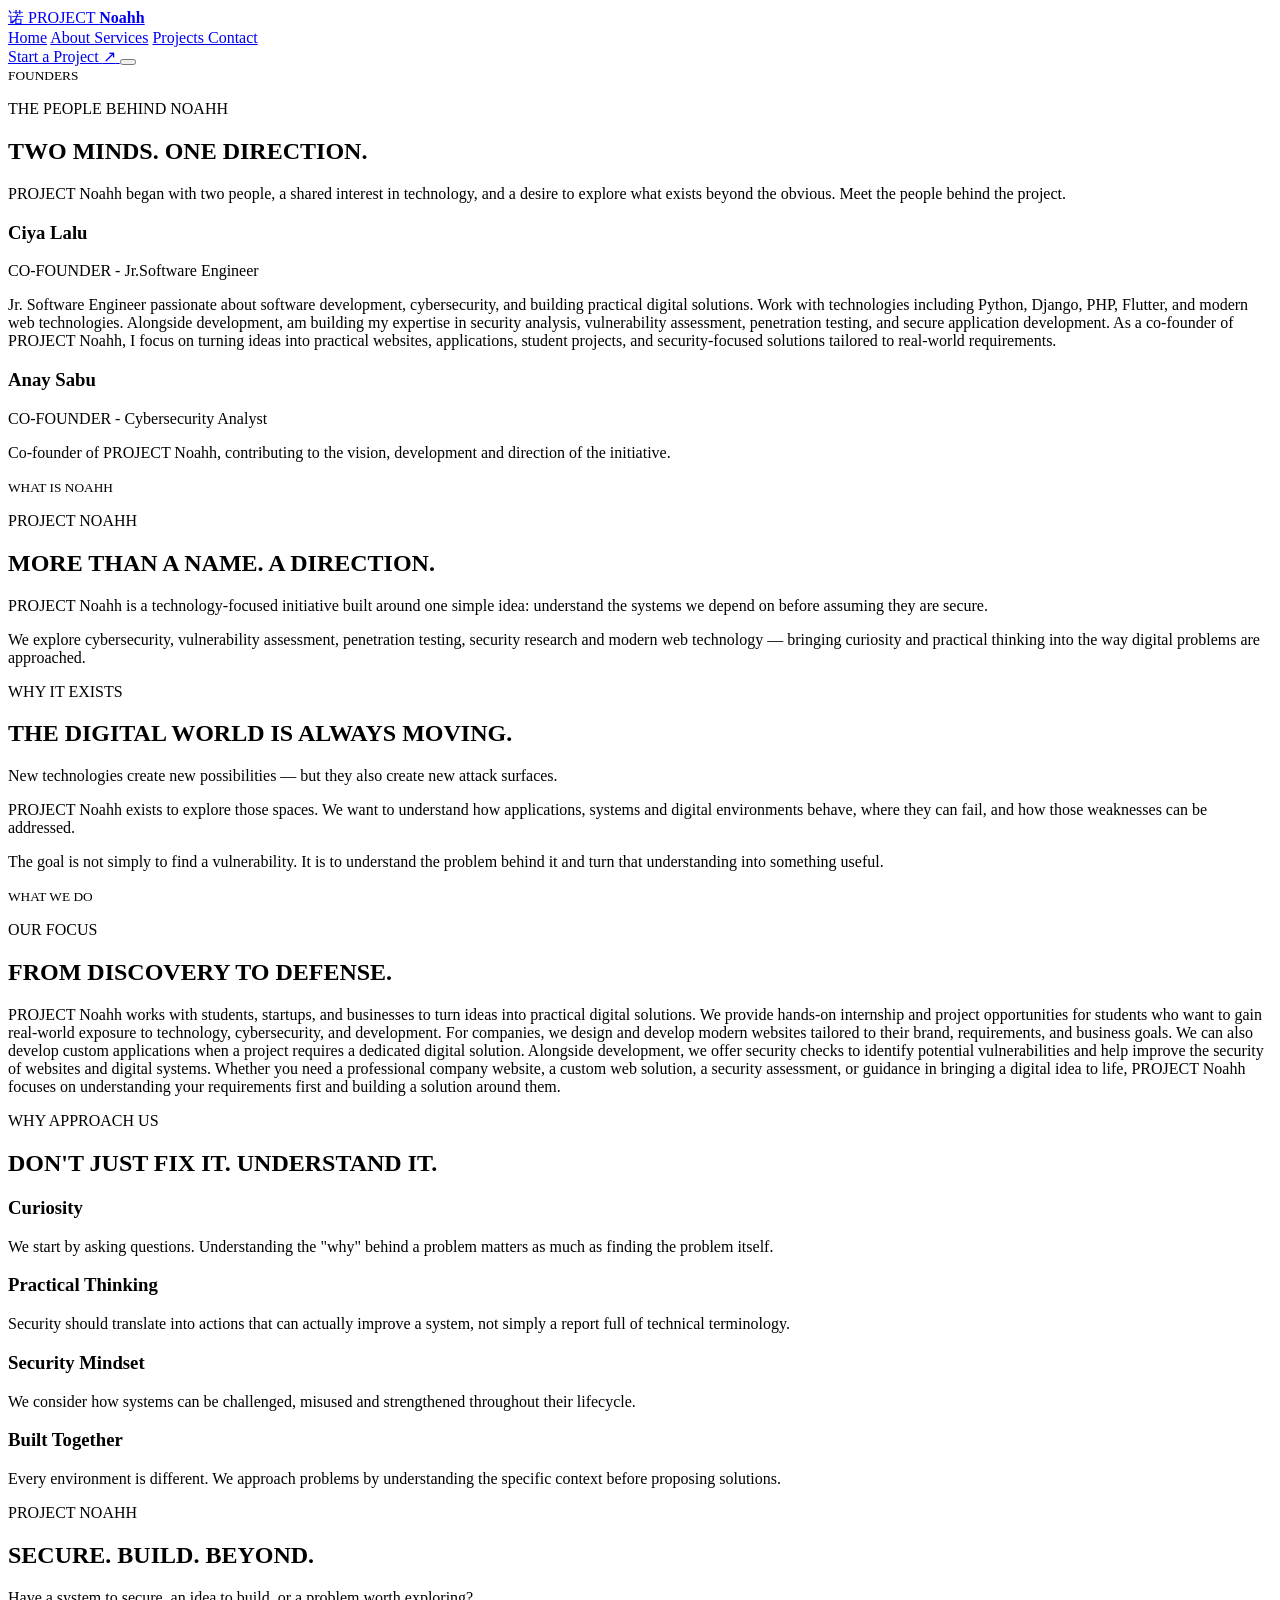
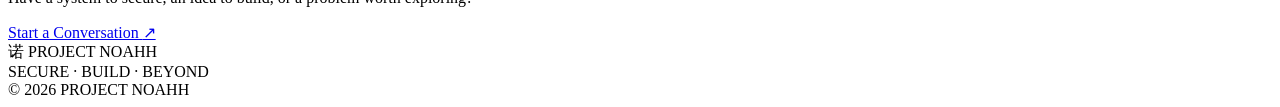
==== about.html @ eee904d1 "Add files via upload v1" ====
<!DOCTYPE html>
<html lang="en">

<head>

    <meta charset="UTF-8">

    <meta
        name="viewport"
        content="width=device-width, initial-scale=1.0"
    >

    <title>About — PROJECT Noahh</title>

    <meta
        name="description"
        content="Meet the founders and learn about the vision behind PROJECT Noahh."
    >

    <link rel="stylesheet" href="css/style.css">

    <link rel="stylesheet" href="css/about.css">

</head>


<body>


    <!-- ==========================================
         BACKGROUND
    =========================================== -->

    <div class="background-grid"></div>

    <div class="cursor-glow"></div>



    <!-- ==========================================
         NAVIGATION
    =========================================== -->

    <header class="navbar">

        <a href="index.html" class="nav-brand">

            <span class="brand-mark">
                诺
            </span>

            <span class="brand-text">
                PROJECT <b>Noahh</b>
            </span>

        </a>


        <nav class="nav-links">

 <a href="index.html">Home</a>

            <a href="about.html" class="active">
                About
            </a>

            <a href="services.html">Services</a>

            <a href="index.html#projects">
                Projects
            </a>

            <a href="index.html#contact">
                Contact
            </a>

        </nav>


        <a
            href="index.html#contact"
            class="nav-button"
        >

            Start a Project

            <span>↗</span>

        </a>


        <button
            class="mobile-menu"
            aria-label="Menu"
        >

            <span></span>
            <span></span>

        </button>

    </header>



    <main>


        <!-- ==========================================
             HERO
        =========================================== -->

        <!-- <section class="about-hero">

            <div class="about-hero-content">

                <div class="status">

                    <span class="status-dot"></span>

                    PROJECT NOAHH / ABOUT

                </div>


                <p class="hero-kicker">
                    THE PEOPLE BEHIND THE PROJECT
                </p>


                <h1>

                    BUILT BY

                    <span>
                        PEOPLE.
                    </span>

                    DRIVEN BY

                    <span>
                        CURIOSITY.
                    </span>

                </h1>


                <p class="about-hero-description">

                    PROJECT Noahh began with two people,
                    a shared interest in technology, and
                    a desire to explore what exists
                    beyond the obvious.

                </p>

            </div> -->


            <!-- ======================================
                 TECHNICAL HERO VISUAL
            ======================================= -->
<!-- 
            <div class="about-hero-visual">

                <div class="hero-orbit orbit-a"></div>

                <div class="hero-orbit orbit-b"></div>

                <div class="hero-orbit orbit-c"></div>


                <div class="hero-core">

                    <span>
                        NOAHH / 001
                    </span>

                    <strong>
                        02
                    </strong>

                    <small>
                        MINDS / 01 DIRECTION
                    </small>

                </div>


                <div class="hero-data data-one">
                    HUMAN
                </div>

                <div class="hero-data data-two">
                    TECHNOLOGY
                </div>

                <div class="hero-data data-three">
                    SECURITY
                </div>


                <div class="hero-line line-one"></div>

                <div class="hero-line line-two"></div>

                <div class="hero-line line-three"></div>

            </div>

        </section> -->



        <!-- ==========================================
             01 — FOUNDERS
        =========================================== -->

        <section class="founders-section">


            <div class="about-index">

                <!-- <span>
                    01
                </span> -->

                <div></div>

                <small>
                    FOUNDERS
                </small>

            </div>


            <div class="founders-content">


                <p class="section-kicker">
                    THE PEOPLE BEHIND NOAHH
                </p>


                <h2>

                    TWO MINDS.

                    <span>
                        ONE DIRECTION.
                    </span>

                </h2>


                <p class="founders-intro">
                     PROJECT Noahh began with two people,
                    a shared interest in technology, and
                    a desire to explore what exists
                    beyond the obvious.

                    Meet the people behind the project.

                </p>


                <div class="founder-grid">


                    <!-- ==================================
                         CIYA LALU
                    =================================== -->

                    <article class="founder-card">

                        <!-- <div class="founder-number">
                            01
                        </div> -->


                        <!-- <div class="founder-avatar">

                            <span>
                                CL
                            </span>

                        </div> -->


                        <div class="founder-info">

                           

                            <h3>
                                Ciya Lalu
                            </h3>
                            <p class="founder-role">
                                CO-FOUNDER - Jr.Software Engineer
                            </p>


                           <p class="founder-description">

    Jr. Software Engineer passionate about software development,
    cybersecurity, and building practical digital solutions. Work with
    technologies including Python, Django, PHP, Flutter, and modern web
    technologies.

    Alongside development, am building my expertise in security analysis,
    vulnerability assessment, penetration testing, and secure application
    development.

    As a co-founder of PROJECT Noahh, I focus on turning ideas into
    practical websites, applications, student projects, and security-focused
    solutions tailored to real-world requirements.

</p>

                        </div>


                        <div class="founder-line"></div>

                    </article>



                    <!-- ==================================
                         ANAY SABU
                    =================================== -->

                    <article class="founder-card">
<!-- 
                        <div class="founder-number">
                            02
                        </div> -->


                        <!--  -->


                        <div class="founder-info">

                            


                            <h3>
                                Anay Sabu
                            </h3>
<p class="founder-role">
                                CO-FOUNDER - Cybersecurity Analyst
                            </p>

                            <p class="founder-description">

                                Co-founder of PROJECT Noahh,
                                contributing to the vision,
                                development and direction
                                of the initiative.

                            </p>

                        </div>


                        <div class="founder-line"></div>

                    </article>


                </div>

            </div>

        </section>



        <!-- ==========================================
             02 — WHAT IS PROJECT NOAHH
        =========================================== -->

        <section class="about-section">


            <div class="about-index">

                <!-- <span>
                    02
                </span> -->

                <div></div>

                <small>
                    WHAT IS NOAHH
                </small>

            </div>


            <div class="about-main">

                <p class="section-kicker">
                    PROJECT NOAHH
                </p>


                <h2>

                    MORE THAN A NAME.

                    <span>
                        A DIRECTION.
                    </span>

                </h2>


                <div class="about-columns">

                    <p>

                        PROJECT Noahh is a technology-focused
                        initiative built around one simple idea:
                        understand the systems we depend on
                        before assuming they are secure.

                    </p>


                    <p>

                        We explore cybersecurity, vulnerability
                        assessment, penetration testing, security
                        research and modern web technology —
                        bringing curiosity and practical thinking
                        into the way digital problems are approached.

                    </p>

                </div>

            </div>

        </section>



        <!-- ==========================================
             03 — WHY PROJECT NOAHH
        =========================================== -->

        <section class="why-section">


            <div class="why-inner">


                <div class="why-heading">

                    <p class="section-kicker">
                        WHY IT EXISTS
                    </p>


                    <h2>

                        THE DIGITAL

                        WORLD IS

                        <span>
                            ALWAYS MOVING.
                        </span>

                    </h2>

                </div>


                <div class="why-content">

                    <div class="why-number">
                        <!-- 03 -->
                    </div>


                    <div>

                        <p class="large-text">

                            New technologies create new
                            possibilities — but they also
                            create new attack surfaces.

                        </p>


                        <p>

                            PROJECT Noahh exists to explore
                            those spaces. We want to understand
                            how applications, systems and
                            digital environments behave, where
                            they can fail, and how those
                            weaknesses can be addressed.

                        </p>


                        <p>

                            The goal is not simply to find a
                            vulnerability. It is to understand
                            the problem behind it and turn that
                            understanding into something useful.

                        </p>

                    </div>

                </div>

            </div>

        </section>



        <!-- ==========================================
             04 — WHAT WE DO
        =========================================== -->

        <section class="about-section capabilities">


            <div class="about-index">

                <!-- <span>
                    04
                </span> -->

                <div></div>

                <small>
                    WHAT WE DO
                </small>

            </div>


            <div class="about-main">


                <p class="section-kicker">
                    OUR FOCUS
                </p>


                <h2>

                    FROM

                    <span>
                        DISCOVERY
                    </span>

                    TO

                    <span>
                        DEFENSE.
                    </span>

                </h2>


                <div class="capability-list">


                    <div class="capability">

                        <span>
                            
                        </span>

                        <div>

                          

                            <p>

                                PROJECT Noahh works with students, startups, and businesses to turn ideas into practical digital solutions. We provide hands-on internship and project opportunities for students who want to gain real-world exposure to technology, cybersecurity, and development. For companies, we design and develop modern websites tailored to their brand, requirements, and business goals. We can also develop custom applications when a project requires a dedicated digital solution. Alongside development, we offer security checks to identify potential vulnerabilities and help improve the security of websites and digital systems. Whether you need a professional company website, a custom web solution, a security assessment, or guidance in bringing a digital idea to life, PROJECT Noahh focuses on understanding your requirements first and building a solution around them.
                            </p>

                        </div>

                    </div>




                    </div>


                </div>

            </div>

        </section>



        <!-- ==========================================
             WHY APPROACH US
        =========================================== -->

        <section class="approach-us">


            <div class="approach-us-inner">


                <div class="approach-heading">

                    <p class="section-kicker">
                        WHY APPROACH US
                    </p>


                    <h2>

                        DON'T JUST

                        <span>
                            FIX IT.
                        </span>

                        UNDERSTAND IT.

                    </h2>

                </div>


                <div class="approach-points">


                    <div class="approach-point">

                        <!-- <span>
                            01
                        </span> -->

                        <h3>
                            Curiosity
                        </h3>

                        <p>

                            We start by asking questions.
                            Understanding the "why" behind
                            a problem matters as much as
                            finding the problem itself.

                        </p>

                    </div>



                    <div class="approach-point">

                        <!-- <span>
                            02
                        </span> -->

                        <h3>
                            Practical Thinking
                        </h3>

                        <p>

                            Security should translate into
                            actions that can actually improve
                            a system, not simply a report
                            full of technical terminology.

                        </p>

                    </div>



                    <div class="approach-point">

                        <!-- <span>
                            03
                        </span> -->

                        <h3>
                            Security Mindset
                        </h3>

                        <p>

                            We consider how systems can be
                            challenged, misused and
                            strengthened throughout their
                            lifecycle.

                        </p>

                    </div>



                    <div class="approach-point">
<!-- 
                        <span>
                            04
                        </span> -->

                        <h3>
                            Built Together
                        </h3>

                        <p>

                            Every environment is different.
                            We approach problems by
                            understanding the specific
                            context before proposing
                            solutions.

                        </p>

                    </div>


                </div>

            </div>

        </section>



        <!-- ==========================================
             CLOSING
        =========================================== -->

        <section class="about-closing">


            <div class="closing-grid"></div>


            <p class="section-kicker">
                PROJECT NOAHH
            </p>


            <h2>

                SECURE.

                <span>
                    BUILD.
                </span>

                BEYOND.

            </h2>


            <p>

                Have a system to secure,
                an idea to build,
                or a problem worth exploring?

            </p>


            <a
                href="index.html#contact"
                class="contact-button"
            >

                Start a Conversation

                <span>
                    ↗
                </span>

            </a>


        </section>


    </main>



    <!-- ==========================================
         FOOTER
    =========================================== -->

    <footer>

        <div class="footer-left">

            <span class="footer-mark">
                诺
            </span>

            <span>
                PROJECT NOAHH
            </span>

        </div>


        <div class="footer-center">

            SECURE · BUILD · BEYOND

        </div>


        <div class="footer-right">

            © 2026 PROJECT NOAHH

        </div>

    </footer>



    <script src="js/main.js"></script>

</body>

</html>
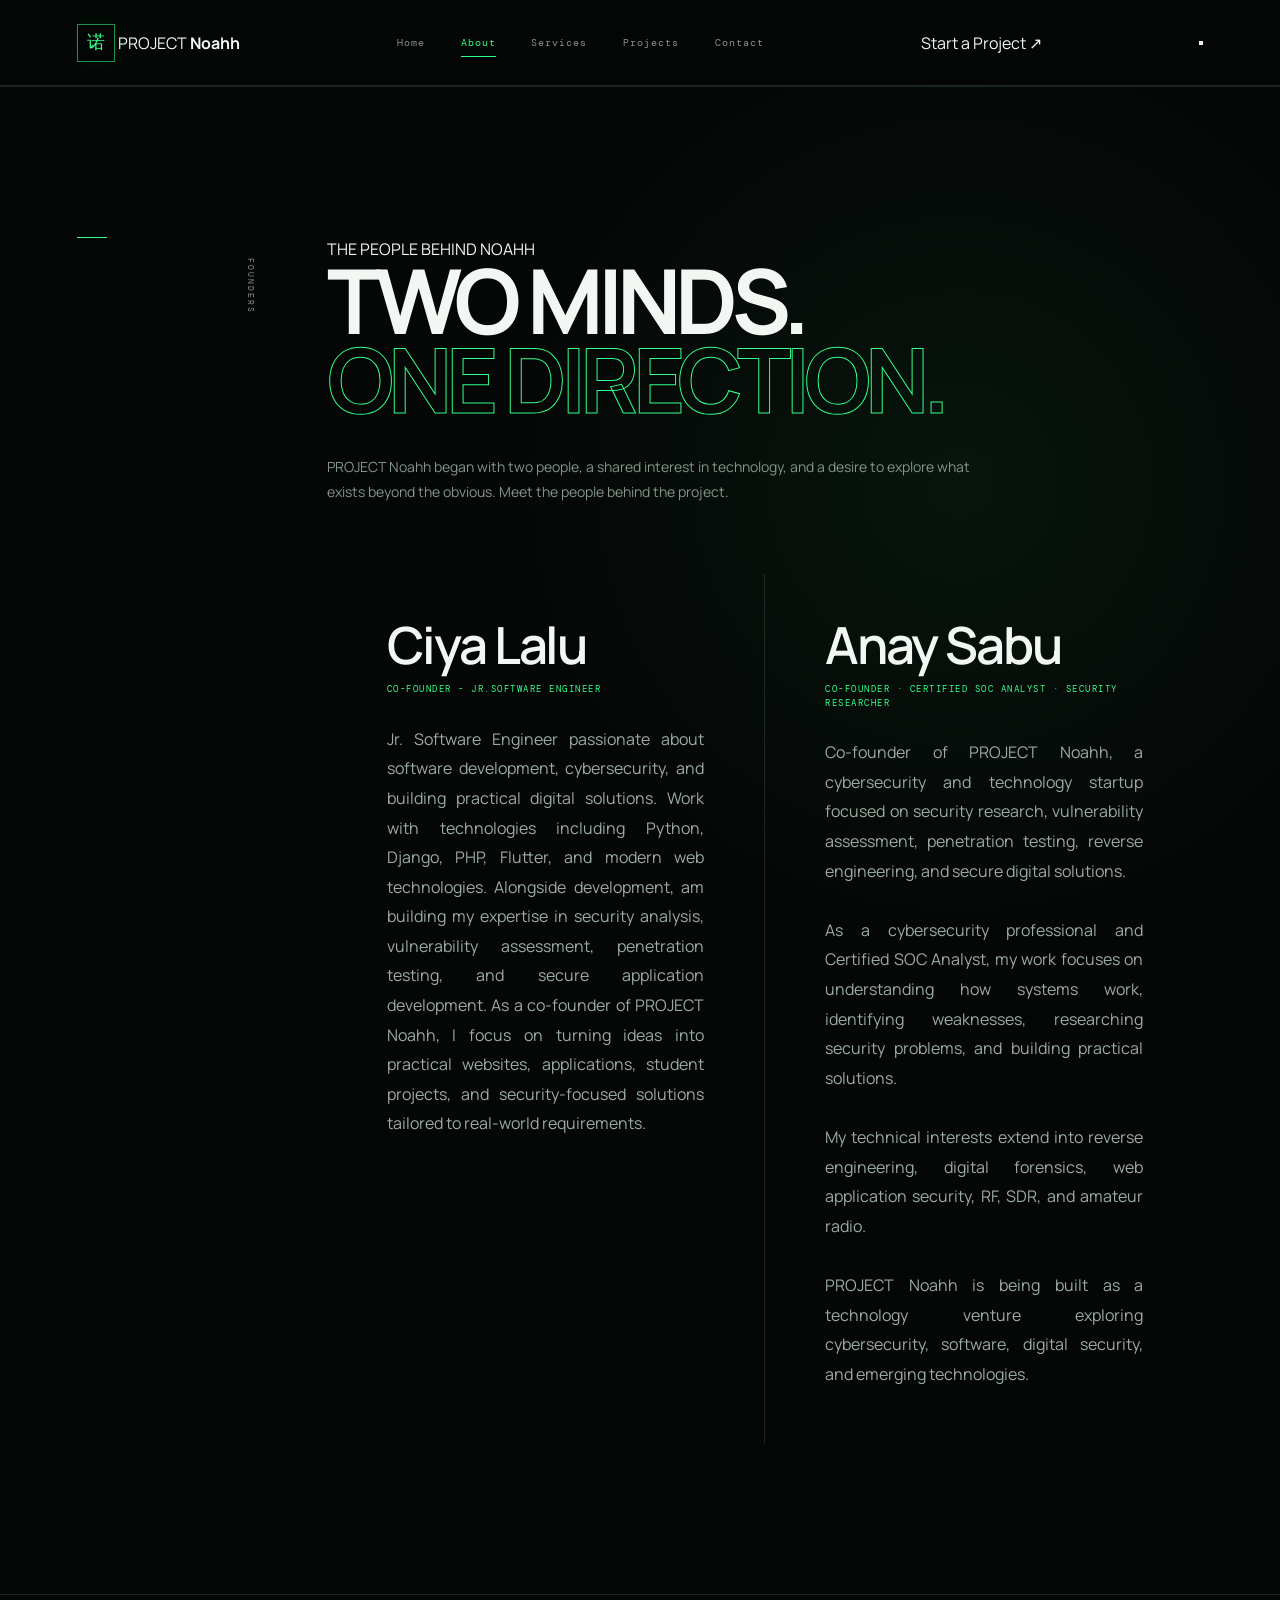
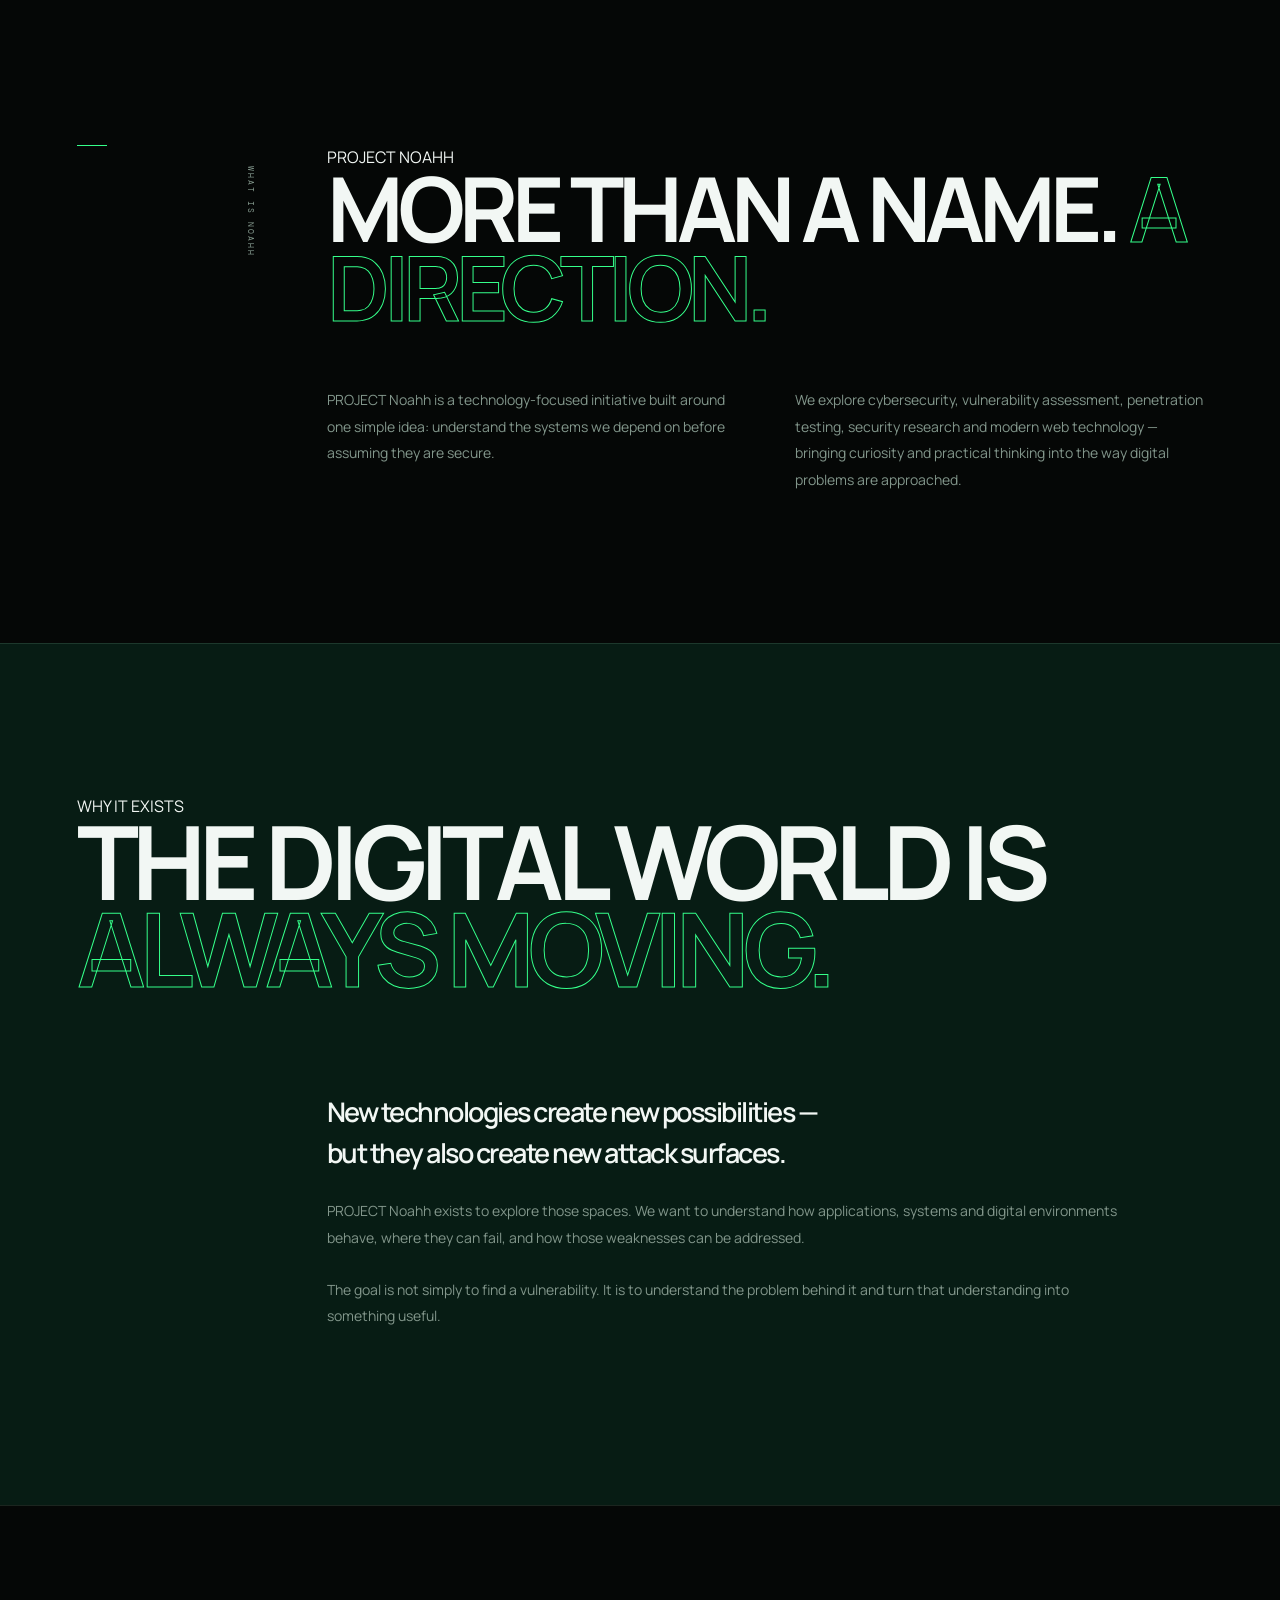
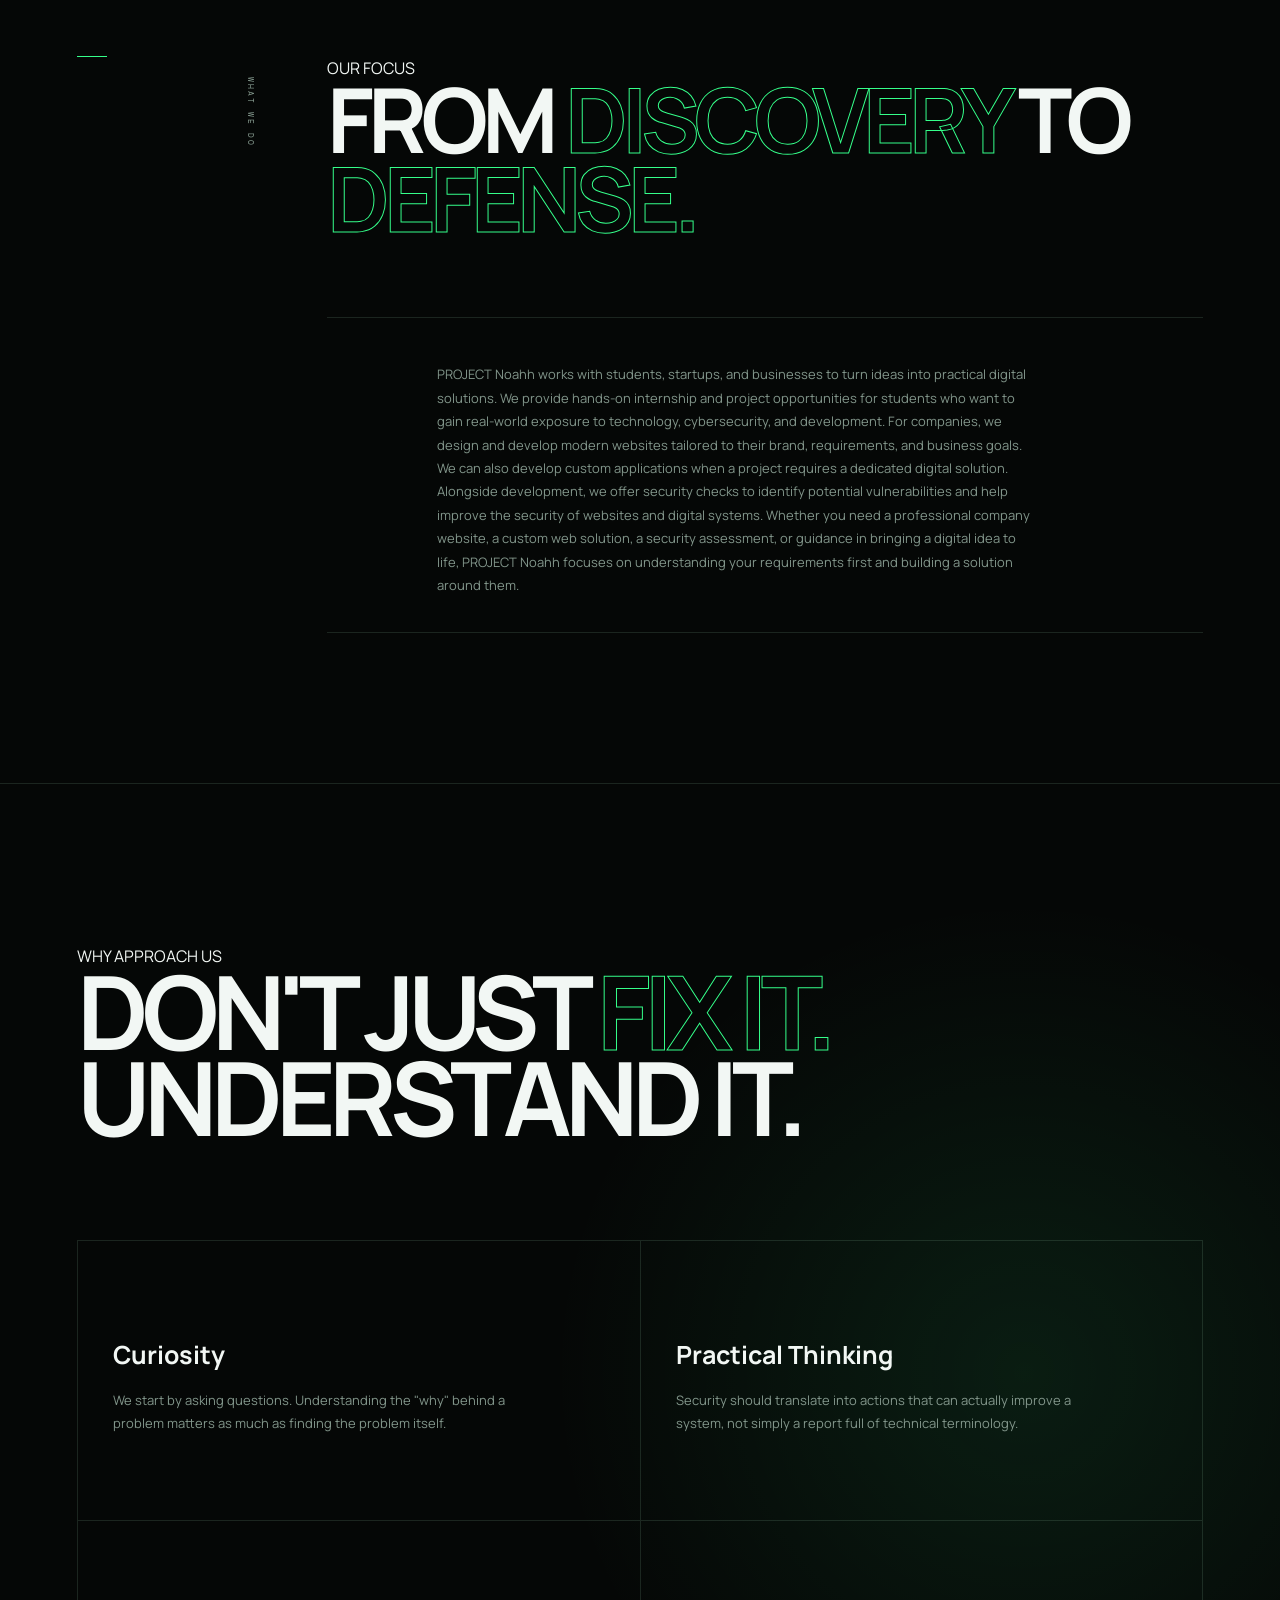
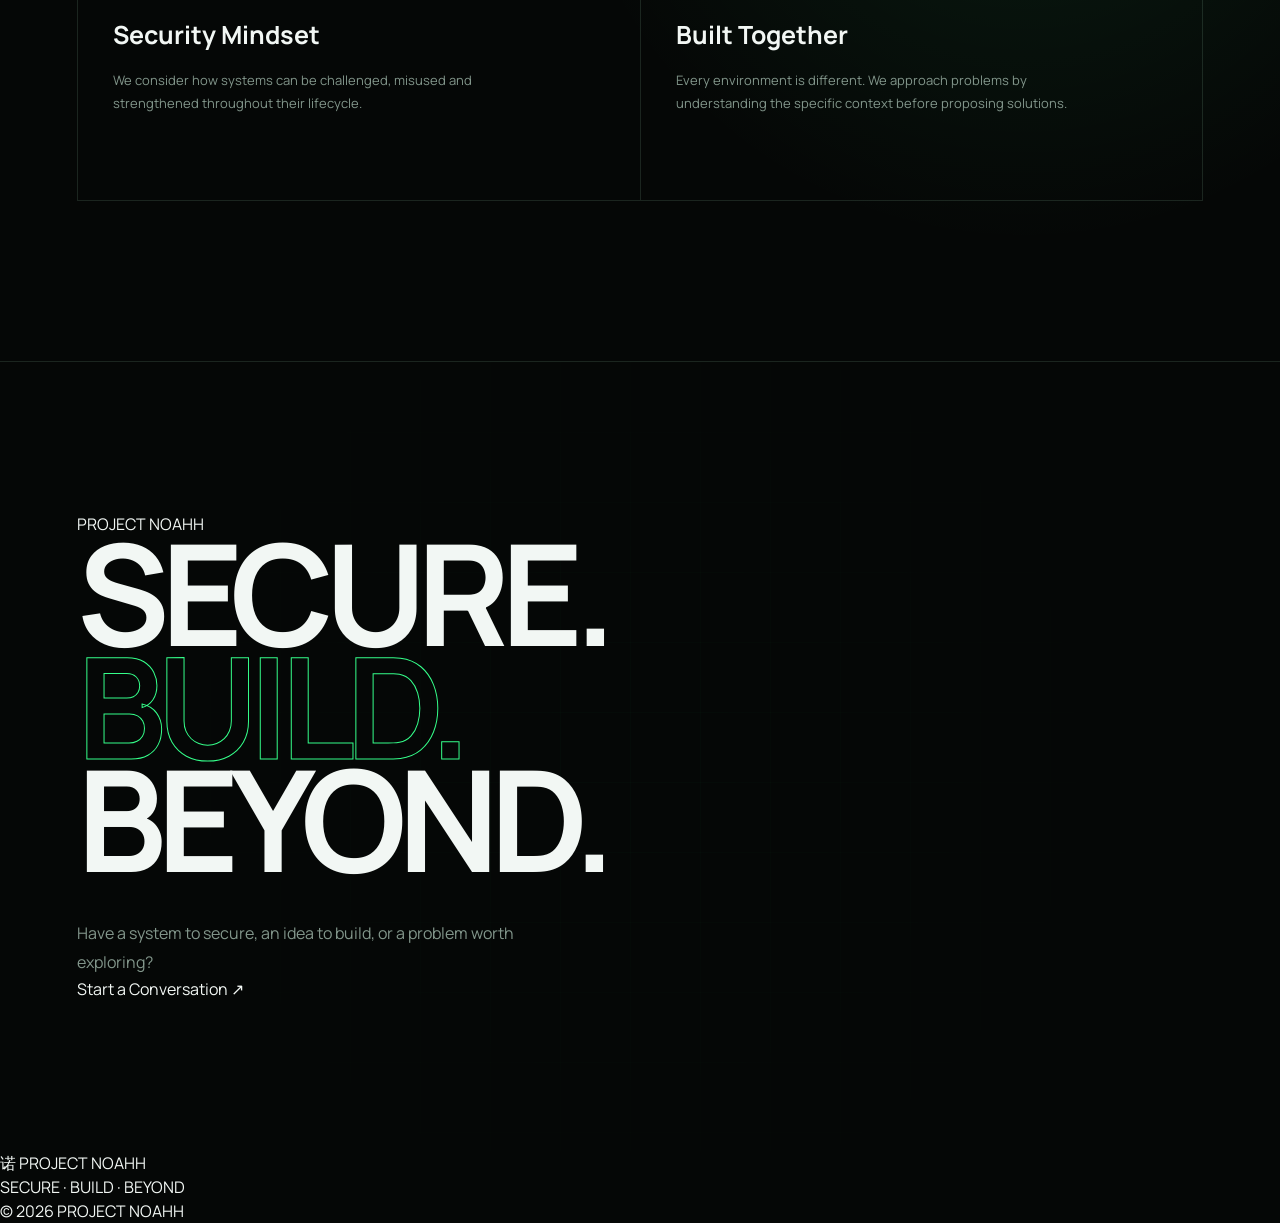
==== commit ef0d67a3: "updated" ====
--- a/about.html
+++ b/about.html
@@ -17,9 +17,9 @@
         content="Meet the founders and learn about the vision behind PROJECT Noahh."
     >
 
-    <link rel="stylesheet" href="css/style.css">
-
-    <link rel="stylesheet" href="css/about.css">
+    <link rel="stylesheet" href="./css/style.css">
+
+    <link rel="stylesheet" href="./css/about.css">
 
 </head>
 
@@ -344,21 +344,37 @@
                             
 
 
-                            <h3>
-                                Anay Sabu
-                            </h3>
+                           <h3>
+    Anay Sabu
+</h3>
+
 <p class="founder-role">
-                                CO-FOUNDER - Cybersecurity Analyst
-                            </p>
-
-                            <p class="founder-description">
-
-                                Co-founder of PROJECT Noahh,
-                                contributing to the vision,
-                                development and direction
-                                of the initiative.
-
-                            </p>
+
+    CO-FOUNDER · CERTIFIED SOC ANALYST · SECURITY RESEARCHER
+</p>
+
+<p class="founder-description">
+
+    Co-founder of PROJECT Noahh, a cybersecurity and technology startup
+    focused on security research, vulnerability assessment, penetration
+    testing, reverse engineering, and secure digital solutions.
+
+    <br><br>
+
+    As a cybersecurity professional and Certified SOC Analyst, my work
+    focuses on understanding how systems work, identifying weaknesses,
+    researching security problems, and building practical solutions.
+
+    <br><br>
+
+    My technical interests extend into reverse engineering, digital
+    forensics, web application security, RF, SDR, and amateur radio.
+
+    <br><br>
+
+    PROJECT Noahh is being built as a technology venture exploring
+    cybersecurity, software, digital security, and emerging technologies.
+</p>
 
                         </div>
 
@@ -839,7 +855,7 @@
 
 
 
-    <script src="js/main.js"></script>
+    <script src="./js/main.js"></script>
 
 </body>
 
--- a/css/style.css
+++ b/css/style.css
@@ -0,0 +1,1723 @@
+@import url('https://fonts.googleapis.com/css2?family=DM+Mono:wght@300;400;500&family=Manrope:wght@400;500;600;700;800&display=swap');
+
+/* =========================================================
+   PROJECT NOAHH — GLOBAL
+========================================================= */
+
+:root {
+    --black: #050706;
+    --forest: #071c14;
+    --forest-light: #0d2a1e;
+    --green: #35ff8a;
+    --mint: #b8ffd5;
+    --white: #f2f7f4;
+    --gray: #82968b;
+    --gray-dark: #43564d;
+    --border: rgba(184, 255, 213, 0.12);
+    --border-strong: rgba(53, 255, 138, 0.30);
+    --max-width: 1500px;
+    --nav-height: 86px;
+}
+
+* {
+    margin: 0;
+    padding: 0;
+    box-sizing: border-box;
+}
+
+html {
+    scroll-behavior: smooth;
+    background: var(--black);
+}
+
+body {
+    min-width: 320px;
+    background:
+        radial-gradient(circle at 75% 8%, rgba(53,255,138,.055), transparent 28rem),
+        var(--black);
+    color: var(--white);
+    font-family: "Manrope", sans-serif;
+    overflow-x: hidden;
+    line-height: 1.5;
+}
+
+body::selection {
+    background: var(--green);
+    color: var(--black);
+}
+
+a {
+    color: inherit;
+    text-decoration: none;
+}
+
+img {
+    max-width: 100%;
+}
+
+button,
+input,
+textarea,
+select {
+    font: inherit;
+}
+
+button {
+    cursor: pointer;
+}
+
+/* =========================================================
+   SUBTLE BACKGROUND
+========================================================= */
+
+body::before {
+    content: "";
+    position: fixed;
+    inset: 0;
+    z-index: -3;
+    pointer-events: none;
+    opacity: .65;
+    background-image:
+        linear-gradient(rgba(53,255,138,.018) 1px, transparent 1px),
+        linear-gradient(90deg, rgba(53,255,138,.018) 1px, transparent 1px);
+    background-size: 80px 80px;
+}
+
+body::after {
+    content: "";
+    position: fixed;
+    width: 42rem;
+    height: 42rem;
+    right: -18rem;
+    top: 15rem;
+    z-index: -2;
+    pointer-events: none;
+    border-radius: 50%;
+    background: radial-gradient(circle, rgba(53,255,138,.055), transparent 68%);
+}
+
+/* =========================================================
+   NAVIGATION
+========================================================= */
+
+.site-header {
+    position: relative;
+    z-index: 100;
+}
+
+.navbar {
+    width: 100%;
+    min-height: var(--nav-height);
+    padding: 0 clamp(20px, 6vw, 90px);
+    display: flex;
+    align-items: center;
+    justify-content: space-between;
+    gap: 30px;
+    border-bottom: 1px solid var(--border);
+    background: rgba(5,7,6,.82);
+    backdrop-filter: blur(18px);
+    -webkit-backdrop-filter: blur(18px);
+}
+
+.brand {
+    display: inline-flex;
+    align-items: center;
+    gap: 13px;
+    flex-shrink: 0;
+}
+
+.brand-mark {
+    width: 38px;
+    height: 38px;
+    display: inline-flex;
+    align-items: center;
+    justify-content: center;
+    border: 1px solid rgba(53,255,138,.55);
+    color: var(--green);
+    font-family: "DM Mono", monospace;
+    font-size: 18px;
+    box-shadow: 0 0 22px rgba(53,255,138,.07);
+}
+
+.brand-name {
+    color: var(--white);
+    font-family: "DM Mono", monospace;
+    font-size: 11px;
+    letter-spacing: 2px;
+    white-space: nowrap;
+}
+
+.nav-links {
+    display: flex;
+    align-items: center;
+    justify-content: flex-end;
+    gap: clamp(18px, 2.8vw, 40px);
+    font-family: "DM Mono", monospace;
+    font-size: 10px;
+    letter-spacing: 1px;
+}
+
+.nav-links a {
+    position: relative;
+    color: var(--gray);
+    padding: 10px 0;
+    transition: color .25s ease;
+}
+
+.nav-links a::after {
+    content: "";
+    position: absolute;
+    left: 0;
+    bottom: 3px;
+    width: 0;
+    height: 1px;
+    background: var(--green);
+    transition: width .25s ease;
+}
+
+.nav-links a:hover,
+.nav-links a.active {
+    color: var(--green);
+}
+
+.nav-links a:hover::after,
+.nav-links a.active::after {
+    width: 100%;
+}
+
+/* =========================================================
+   GENERIC
+========================================================= */
+
+main {
+    width: 100%;
+}
+
+.section {
+    width: min(100%, var(--max-width));
+    margin: 0 auto;
+    padding: clamp(90px, 10vw, 150px) clamp(20px, 6vw, 90px);
+}
+
+.section-heading {
+    margin-bottom: 65px;
+}
+
+.section-label {
+    margin-bottom: 20px;
+    color: var(--green);
+    font-family: "DM Mono", monospace;
+    font-size: 10px;
+    letter-spacing: 2.5px;
+}
+
+.section-heading h2 {
+    max-width: 1100px;
+    font-size: clamp(42px, 6vw, 86px);
+    line-height: .92;
+    letter-spacing: -4px;
+    font-weight: 800;
+}
+
+.section-heading h2 span {
+    color: transparent;
+    -webkit-text-stroke: 1px rgba(242,247,244,.72);
+}
+
+.section-description {
+    max-width: 680px;
+    margin-top: 28px;
+    color: var(--gray);
+    font-size: 14px;
+    line-height: 1.8;
+}
+
+/* =========================================================
+   HERO — MAIN FIX
+========================================================= */
+
+.hero.section {
+    width: min(100%, 1600px);
+    min-height: calc(100vh - var(--nav-height));
+    min-height: min(850px, calc(100vh - var(--nav-height)));
+    padding-top: clamp(60px, 7vw, 100px);
+    padding-bottom: clamp(60px, 7vw, 100px);
+    display: grid;
+    grid-template-columns: minmax(0, .88fr) minmax(0, 1.12fr);
+    align-items: center;
+    gap: clamp(35px, 5vw, 90px);
+    overflow: hidden;
+    border-bottom: 1px solid var(--border);
+}
+
+.hero-content {
+    width: 100%;
+    min-width: 0;
+    position: relative;
+    z-index: 3;
+}
+
+.status-line {
+    width: fit-content;
+    display: inline-flex;
+    align-items: center;
+    gap: 10px;
+    margin-bottom: 25px;
+    padding: 8px 12px;
+    border: 1px solid var(--border);
+    background: rgba(13,42,30,.22);
+    color: var(--gray);
+    font-family: "DM Mono", monospace;
+    font-size: 9px;
+    letter-spacing: 2px;
+}
+
+.status-dot {
+    width: 6px;
+    height: 6px;
+    flex: 0 0 6px;
+    border-radius: 50%;
+    background: var(--green);
+    box-shadow: 0 0 12px var(--green);
+    animation: pulse 2s infinite;
+}
+
+.hero-kicker {
+    margin-bottom: 24px;
+    color: var(--green);
+    font-family: "DM Mono", monospace;
+    font-size: 10px;
+    letter-spacing: 3px;
+    line-height: 1.6;
+}
+
+.hero h1 {
+    width: 100%;
+    max-width: 720px;
+    font-size: clamp(58px, 7.5vw, 122px);
+    line-height: .84;
+    letter-spacing: -6px;
+    font-weight: 800;
+    overflow-wrap: normal;
+    word-break: normal;
+}
+
+.hero h1 span {
+    display: block;
+    color: transparent;
+    -webkit-text-stroke: 1px rgba(242,247,244,.72);
+}
+
+.hero-description {
+    width: 100%;
+    max-width: 570px;
+    margin-top: 38px;
+    color: var(--gray);
+    font-size: 14px;
+    line-height: 1.85;
+}
+
+.hero-actions {
+    display: flex;
+    flex-wrap: wrap;
+    gap: 12px;
+    margin-top: 32px;
+}
+
+.btn {
+    display: inline-flex;
+    align-items: center;
+    justify-content: center;
+    min-height: 48px;
+    padding: 14px 20px;
+    border: 1px solid transparent;
+    font-family: "DM Mono", monospace;
+    font-size: 10px;
+    letter-spacing: 1px;
+    transition: .25s ease;
+}
+
+.btn-primary {
+    background: var(--green);
+    color: var(--black);
+    border-color: var(--green);
+}
+
+.btn-primary:hover {
+    box-shadow: 0 0 30px rgba(53,255,138,.22);
+    transform: translateY(-2px);
+}
+
+.btn-secondary {
+    border-color: var(--border);
+    color: var(--white);
+}
+
+.btn-secondary:hover {
+    border-color: var(--green);
+    color: var(--green);
+    transform: translateY(-2px);
+}
+
+/* =========================================================
+   HERO VISUAL — FIXED SIZE / OVERFLOW
+========================================================= */
+
+.hero-visual {
+    position: relative;
+    width: 100%;
+    min-width: 0;
+    min-height: 560px;
+    display: flex;
+    align-items: center;
+    justify-content: center;
+    overflow: hidden;
+}
+
+.hero-image-wrapper {
+    position: relative;
+    z-index: 2;
+    width: min(100%, 760px);
+    max-height: 700px;
+    display: flex;
+    align-items: center;
+    justify-content: center;
+    overflow: hidden;
+    border-radius: 4px;
+}
+
+.hero-image {
+    display: block;
+    width: 100%;
+    height: auto;
+    max-width: 100%;
+    max-height: 700px;
+    object-fit: contain;
+    object-position: center;
+    filter: drop-shadow(0 0 35px rgba(53,255,138,.10));
+}
+
+.hero-visual::before,
+.hero-visual::after {
+    content: "";
+    position: absolute;
+    z-index: 1;
+    border: 1px solid rgba(53,255,138,.10);
+    border-radius: 50%;
+    pointer-events: none;
+}
+
+.hero-visual::before {
+    width: min(38vw, 620px);
+    aspect-ratio: 1;
+}
+
+.hero-visual::after {
+    width: min(31vw, 500px);
+    aspect-ratio: 1;
+    border-color: rgba(184,255,213,.07);
+}
+
+.floating-card {
+    position: absolute;
+    z-index: 5;
+    min-width: 150px;
+    max-width: 190px;
+    padding: 14px 17px;
+    border: 1px solid var(--border);
+    background: rgba(5,7,6,.82);
+    backdrop-filter: blur(14px);
+    -webkit-backdrop-filter: blur(14px);
+}
+
+.card-one {
+    left: 2%;
+    bottom: 12%;
+}
+
+.card-two {
+    right: 2%;
+    top: 12%;
+}
+
+.card-label {
+    display: block;
+    margin-bottom: 7px;
+    color: var(--gray);
+    font-family: "DM Mono", monospace;
+    font-size: 8px;
+    letter-spacing: 2px;
+}
+
+.floating-card strong {
+    display: block;
+    color: var(--green);
+    font-family: "DM Mono", monospace;
+    font-size: 10px;
+    font-weight: 400;
+    letter-spacing: .5px;
+}
+
+/* =========================================================
+   TICKER
+========================================================= */
+
+.ticker-section {
+    width: 100%;
+    overflow: hidden;
+    border-bottom: 1px solid var(--border);
+    background: var(--forest);
+}
+
+.ticker {
+    width: max-content;
+    min-width: 100%;
+    display: flex;
+    gap: 35px;
+    padding: 17px 6vw;
+    overflow: hidden;
+    font-family: "DM Mono", monospace;
+}
+
+.ticker span {
+    flex: 0 0 auto;
+    color: var(--gray);
+    font-size: 10px;
+    letter-spacing: 2px;
+    white-space: nowrap;
+}
+
+.ticker span::after {
+    content: " /";
+    margin-left: 20px;
+    color: var(--green);
+}
+
+/* =========================================================
+   ABOUT
+========================================================= */
+
+.about {
+    border-bottom: 1px solid var(--border);
+}
+
+.about-grid {
+    display: grid;
+    grid-template-columns: minmax(0, .85fr) minmax(0, 1.15fr);
+    gap: clamp(40px, 8vw, 110px);
+}
+
+.about-intro {
+    min-width: 0;
+}
+
+.large-text {
+    max-width: 520px;
+    font-size: clamp(28px, 3vw, 46px);
+    line-height: 1.12;
+    letter-spacing: -1.5px;
+    font-weight: 600;
+}
+
+.about-content {
+    min-width: 0;
+}
+
+.about-content p {
+    max-width: 720px;
+    margin-bottom: 22px;
+    color: var(--gray);
+    font-size: 14px;
+    line-height: 1.9;
+}
+
+.text-link {
+    display: inline-block;
+    margin-top: 8px;
+    color: var(--green);
+    font-family: "DM Mono", monospace;
+    font-size: 10px;
+    letter-spacing: 1px;
+}
+
+.text-link:hover {
+    text-decoration: underline;
+    text-underline-offset: 5px;
+}
+
+.stats-grid {
+    display: grid;
+    grid-template-columns: repeat(4, minmax(0, 1fr));
+    margin-top: 75px;
+    border-top: 1px solid var(--border);
+}
+
+.stat {
+    min-width: 0;
+    padding: 25px 22px 0 0;
+    border-right: 1px solid var(--border);
+}
+
+.stat:not(:first-child) {
+    padding-left: 22px;
+}
+
+.stat:last-child {
+    border-right: 0;
+}
+
+.stat strong,
+.stat span {
+    display: block;
+    font-family: "DM Mono", monospace;
+}
+
+.stat strong {
+    color: var(--green);
+    font-size: 13px;
+    letter-spacing: 1px;
+}
+
+.stat span {
+    margin-top: 7px;
+    color: var(--gray);
+    font-size: 9px;
+    letter-spacing: 2px;
+}
+
+/* =========================================================
+   SERVICES
+========================================================= */
+
+.services {
+    border-bottom: 1px solid var(--border);
+}
+
+.services-grid {
+    display: grid;
+    grid-template-columns: repeat(2, minmax(0, 1fr));
+    border-top: 1px solid var(--border);
+    border-left: 1px solid var(--border);
+}
+
+.service-card {
+    position: relative;
+    min-height: 300px;
+    padding: 30px;
+    overflow: hidden;
+    border-right: 1px solid var(--border);
+    border-bottom: 1px solid var(--border);
+    transition: background .3s ease, border-color .3s ease, transform .3s ease;
+}
+
+.service-card::after {
+    content: "";
+    position: absolute;
+    right: -90px;
+    bottom: -90px;
+    width: 180px;
+    height: 180px;
+    border-radius: 50%;
+    background: var(--green);
+    filter: blur(80px);
+    opacity: 0;
+    transition: opacity .35s ease;
+}
+
+.service-card:hover {
+    background: rgba(13,42,30,.32);
+    border-color: rgba(53,255,138,.22);
+}
+
+.service-card:hover::after {
+    opacity: .10;
+}
+
+.service-number {
+    display: block;
+    color: var(--green);
+    font-family: "DM Mono", monospace;
+    font-size: 10px;
+}
+
+.service-card h3 {
+    position: relative;
+    z-index: 2;
+    max-width: 390px;
+    margin-top: 70px;
+    font-size: clamp(24px, 2.4vw, 34px);
+    line-height: 1;
+    letter-spacing: -1px;
+}
+
+.service-card p {
+    position: relative;
+    z-index: 2;
+    max-width: 520px;
+    margin-top: 22px;
+    color: var(--gray);
+    font-size: 13px;
+    line-height: 1.8;
+}
+
+.service-arrow {
+    position: absolute;
+    right: 30px;
+    top: 27px;
+    color: var(--gray-dark);
+    font-size: 22px;
+    transition: color .25s ease, transform .25s ease;
+}
+
+.service-card:hover .service-arrow {
+    color: var(--green);
+    transform: translate(3px,-3px);
+}
+
+.security-notice {
+    display: grid;
+    grid-template-columns: 42px 1fr;
+    gap: 18px;
+    margin-top: 30px;
+    padding: 22px;
+    border: 1px solid rgba(53,255,138,.18);
+    background: rgba(13,42,30,.20);
+}
+
+.security-notice-icon {
+    width: 32px;
+    height: 32px;
+    display: flex;
+    align-items: center;
+    justify-content: center;
+    border: 1px solid rgba(53,255,138,.4);
+    color: var(--green);
+    font-family: "DM Mono", monospace;
+    font-size: 12px;
+}
+
+.security-notice strong {
+    display: block;
+    color: var(--green);
+    font-family: "DM Mono", monospace;
+    font-size: 10px;
+    letter-spacing: 1.5px;
+}
+
+.security-notice p {
+    max-width: 850px;
+    margin-top: 7px;
+    color: var(--gray);
+    font-size: 12px;
+    line-height: 1.7;
+}
+
+/* =========================================================
+   TECHNOLOGY STACK
+========================================================= */
+
+.technology {
+    border-bottom: 1px solid var(--border);
+}
+
+.technology-grid {
+    display: grid;
+    grid-template-columns: repeat(3, minmax(0, 1fr));
+    border-top: 1px solid var(--border);
+    border-left: 1px solid var(--border);
+}
+
+.technology-card {
+    min-width: 0;
+    min-height: 370px;
+    padding: 28px;
+    border-right: 1px solid var(--border);
+    border-bottom: 1px solid var(--border);
+    background: rgba(5,7,6,.25);
+    transition: background .3s ease, border-color .3s ease, transform .3s ease;
+}
+
+.technology-card:hover {
+    background: rgba(13,42,30,.32);
+    border-color: rgba(53,255,138,.25);
+    transform: translateY(-3px);
+}
+
+.technology-card-header {
+    display: flex;
+    align-items: center;
+    justify-content: space-between;
+    gap: 15px;
+}
+
+.technology-number {
+    color: var(--green);
+    font-family: "DM Mono", monospace;
+    font-size: 10px;
+}
+
+.technology-category {
+    color: var(--gray);
+    font-family: "DM Mono", monospace;
+    font-size: 8px;
+    letter-spacing: 1.5px;
+    text-align: right;
+}
+
+.technology-card h3 {
+    margin-top: 58px;
+    font-size: 25px;
+    line-height: 1.05;
+    letter-spacing: -.7px;
+}
+
+.technology-card > p {
+    max-width: 440px;
+    margin-top: 17px;
+    color: var(--gray);
+    font-size: 12px;
+    line-height: 1.75;
+}
+
+.tool-list {
+    display: flex;
+    flex-wrap: wrap;
+    gap: 8px;
+    margin-top: 25px;
+}
+
+.tool-list span {
+    display: inline-flex;
+    align-items: center;
+    min-height: 29px;
+    padding: 6px 9px;
+    border: 1px solid var(--border);
+    background: rgba(13,42,30,.22);
+    color: var(--mint);
+    font-family: "DM Mono", monospace;
+    font-size: 8px;
+    letter-spacing: .4px;
+}
+
+/* =========================================================
+   METHOD
+========================================================= */
+
+.method {
+    border-bottom: 1px solid var(--border);
+    background:
+        radial-gradient(circle at 85% 25%, rgba(53,255,138,.07), transparent 32rem),
+        var(--forest);
+}
+
+.method-grid {
+    display: grid;
+    grid-template-columns: repeat(3, minmax(0, 1fr));
+    border-top: 1px solid var(--border);
+    border-left: 1px solid var(--border);
+}
+
+.method-card {
+    min-height: 270px;
+    padding: 30px;
+    border-right: 1px solid var(--border);
+    border-bottom: 1px solid var(--border);
+    transition: background .3s ease, border-color .3s ease;
+}
+
+.method-card:hover {
+    background: rgba(5,7,6,.42);
+    border-color: rgba(53,255,138,.25);
+}
+
+.method-number {
+    color: var(--green);
+    font-family: "DM Mono", monospace;
+    font-size: 10px;
+}
+
+.method-card h3 {
+    margin-top: 75px;
+    font-size: 27px;
+    letter-spacing: -.5px;
+}
+
+.method-card p {
+    max-width: 420px;
+    margin-top: 12px;
+    color: var(--gray);
+    font-size: 12px;
+    line-height: 1.75;
+}
+
+/* =========================================================
+   PROJECTS
+========================================================= */
+
+.projects {
+    border-bottom: 1px solid var(--border);
+}
+
+.projects-grid {
+    display: grid;
+    grid-template-columns: repeat(2, minmax(0, 1fr));
+    gap: 1px;
+    border: 1px solid var(--border);
+    background: var(--border);
+}
+
+.project-card {
+    position: relative;
+    min-height: 300px;
+    padding: 30px;
+    background: var(--black);
+    transition: background .3s ease;
+}
+
+.project-card:hover {
+    background: rgba(13,42,30,.38);
+}
+
+.project-top {
+    display: flex;
+    justify-content: space-between;
+    gap: 20px;
+    color: var(--gray);
+    font-family: "DM Mono", monospace;
+    font-size: 8px;
+    letter-spacing: 1.5px;
+}
+
+.project-top span:last-child {
+    color: var(--green);
+}
+
+.project-card h3 {
+    margin-top: 75px;
+    font-size: clamp(25px, 2.7vw, 38px);
+    line-height: 1;
+    letter-spacing: -1px;
+}
+
+.project-card p {
+    max-width: 540px;
+    margin-top: 20px;
+    color: var(--gray);
+    font-size: 13px;
+    line-height: 1.8;
+}
+
+.project-status {
+    position: absolute;
+    left: 30px;
+    bottom: 27px;
+    color: var(--green);
+    font-family: "DM Mono", monospace;
+    font-size: 8px;
+    letter-spacing: 2px;
+}
+
+/* =========================================================
+   FOUNDERS
+========================================================= */
+
+.founders {
+    border-bottom: 1px solid var(--border);
+}
+
+.founders-grid {
+    display: grid;
+    grid-template-columns: repeat(2, minmax(0, 1fr));
+    gap: 1px;
+    border: 1px solid var(--border);
+    background: var(--border);
+}
+
+.founder-card {
+    min-width: 0;
+    min-height: 480px;
+    padding: clamp(28px, 4vw, 45px);
+    background: var(--black);
+    transition: background .3s ease;
+}
+
+.founder-card:hover {
+    background: rgba(13,42,30,.30);
+}
+
+.founder-index {
+    color: var(--green);
+    font-family: "DM Mono", monospace;
+    font-size: 9px;
+    letter-spacing: 1.5px;
+}
+
+.founder-card h3 {
+    margin-top: 55px;
+    font-size: clamp(32px, 4vw, 52px);
+    line-height: 1;
+    letter-spacing: -2px;
+}
+
+.founder-role {
+    margin-top: 13px !important;
+    color: var(--green) !important;
+    font-family: "DM Mono", monospace;
+    font-size: 9px !important;
+    letter-spacing: 1px;
+    text-transform: uppercase;
+}
+
+.founder-card > p:not(.founder-role) {
+    max-width: 650px;
+    margin-top: 22px;
+    color: var(--gray);
+    font-size: 13px;
+    line-height: 1.85;
+}
+
+.founder-skills {
+    display: flex;
+    flex-wrap: wrap;
+    gap: 8px;
+    margin-top: 28px;
+}
+
+.founder-skills span {
+    padding: 7px 9px;
+    border: 1px solid var(--border);
+    color: var(--mint);
+    font-family: "DM Mono", monospace;
+    font-size: 8px;
+}
+
+/* =========================================================
+   CONTACT
+========================================================= */
+
+.contact {
+    min-height: 70vh;
+    display: flex;
+    align-items: center;
+    border-bottom: 1px solid var(--border);
+    position: relative;
+    overflow: hidden;
+}
+
+.contact::after {
+    content: "";
+    position: absolute;
+    width: 550px;
+    height: 550px;
+    right: -230px;
+    top: 50%;
+    transform: translateY(-50%);
+    border-radius: 50%;
+    background: radial-gradient(circle, rgba(53,255,138,.12), transparent 68%);
+    pointer-events: none;
+}
+
+.contact-content {
+    position: relative;
+    z-index: 2;
+}
+
+.contact h2 {
+    max-width: 1000px;
+    font-size: clamp(62px, 9vw, 140px);
+    line-height: .82;
+    letter-spacing: -7px;
+}
+
+.contact h2 span {
+    display: block;
+    color: transparent;
+    -webkit-text-stroke: 1px var(--green);
+}
+
+.contact-text {
+    max-width: 650px;
+    margin-top: 38px;
+    color: var(--gray);
+    font-size: 14px;
+    line-height: 1.8;
+}
+
+.contact-email {
+    display: inline-block;
+    margin-top: 30px;
+    color: var(--green);
+    font-family: "DM Mono", monospace;
+    font-size: clamp(14px, 2vw, 20px);
+    letter-spacing: .5px;
+}
+
+.contact-email:hover {
+    text-decoration: underline;
+    text-underline-offset: 7px;
+}
+
+.contact-actions {
+    margin-top: 30px;
+}
+
+/* =========================================================
+   FOOTER
+========================================================= */
+
+.site-footer {
+    width: 100%;
+    padding: 35px clamp(20px, 6vw, 90px);
+    background: #030504;
+}
+
+.footer-top {
+    display: flex;
+    align-items: flex-start;
+    justify-content: space-between;
+    gap: 40px;
+    padding-bottom: 30px;
+    border-bottom: 1px solid var(--border);
+}
+
+.footer-brand p {
+    margin-top: 12px;
+    color: var(--gray);
+    font-family: "DM Mono", monospace;
+    font-size: 8px;
+    letter-spacing: 2px;
+}
+
+.footer-links {
+    display: flex;
+    flex-wrap: wrap;
+    justify-content: flex-end;
+    gap: 20px 28px;
+    font-family: "DM Mono", monospace;
+    font-size: 9px;
+    color: var(--gray);
+}
+
+.footer-links a:hover {
+    color: var(--green);
+}
+
+.footer-bottom {
+    display: flex;
+    align-items: center;
+    justify-content: space-between;
+    gap: 20px;
+    padding-top: 22px;
+    color: var(--gray-dark);
+    font-family: "DM Mono", monospace;
+    font-size: 8px;
+    letter-spacing: 1px;
+}
+
+/* =========================================================
+   ANIMATION
+========================================================= */
+
+@keyframes pulse {
+    0%, 100% { opacity: 1; }
+    50% { opacity: .3; }
+}
+
+/* =========================================================
+   LAPTOP — IMPORTANT HERO BREAKPOINT
+========================================================= */
+
+@media (max-width: 1200px) and (min-width: 901px) {
+
+    .hero.section {
+        grid-template-columns: minmax(0, .82fr) minmax(0, 1.18fr);
+        gap: 35px;
+        padding-left: 40px;
+        padding-right: 40px;
+    }
+
+    .hero h1 {
+        font-size: clamp(52px, 6.5vw, 82px);
+        letter-spacing: -4px;
+    }
+
+    .hero-visual {
+        min-height: 500px;
+    }
+
+    .hero-image-wrapper {
+        width: min(100%, 590px);
+        max-height: 590px;
+    }
+
+    .hero-image {
+        max-height: 590px;
+    }
+
+    .floating-card {
+        min-width: 125px;
+    }
+
+    .technology-grid {
+        grid-template-columns: repeat(2, minmax(0, 1fr));
+    }
+}
+
+/* =========================================================
+   TABLET
+========================================================= */
+
+@media (max-width: 900px) {
+
+    :root {
+        --nav-height: 76px;
+    }
+
+    .nav-links {
+        display: none;
+    }
+
+    .navbar {
+        min-height: var(--nav-height);
+    }
+
+    .hero.section {
+        min-height: auto;
+        grid-template-columns: 1fr;
+        gap: 50px;
+        padding-top: 75px;
+        padding-bottom: 75px;
+        text-align: center;
+    }
+
+    .hero-content {
+        display: flex;
+        flex-direction: column;
+        align-items: center;
+    }
+
+    .status-line {
+        margin-left: auto;
+        margin-right: auto;
+    }
+
+    .hero h1 {
+        max-width: 850px;
+        font-size: clamp(60px, 11vw, 100px);
+    }
+
+    .hero-description {
+        max-width: 700px;
+    }
+
+    .hero-actions {
+        justify-content: center;
+    }
+
+    .hero-visual {
+        min-height: 500px;
+        width: min(100%, 760px);
+        margin: 0 auto;
+    }
+
+    .hero-image-wrapper {
+        width: min(100%, 650px);
+    }
+
+    .hero-visual::before {
+        width: min(80vw, 620px);
+    }
+
+    .hero-visual::after {
+        width: min(65vw, 500px);
+    }
+
+    .about-grid {
+        grid-template-columns: 1fr;
+        gap: 45px;
+    }
+
+    .technology-grid {
+        grid-template-columns: repeat(2, minmax(0, 1fr));
+    }
+
+    .method-grid {
+        grid-template-columns: 1fr;
+    }
+
+    .founders-grid {
+        grid-template-columns: 1fr;
+    }
+}
+
+/* =========================================================
+   MOBILE
+========================================================= */
+
+@media (max-width: 700px) {
+
+    .section,
+    .hero.section {
+        padding-left: 20px;
+        padding-right: 20px;
+    }
+
+    .brand-name {
+        font-size: 9px;
+    }
+
+    .brand-mark {
+        width: 34px;
+        height: 34px;
+    }
+
+    .hero.section {
+        gap: 35px;
+        padding-top: 60px;
+        padding-bottom: 60px;
+    }
+
+    .hero-kicker {
+        max-width: 320px;
+        font-size: 9px;
+        letter-spacing: 2px;
+    }
+
+    .hero h1 {
+        font-size: clamp(48px, 15vw, 74px);
+        letter-spacing: -3px;
+        line-height: .88;
+    }
+
+    .hero-description {
+        font-size: 13px;
+        line-height: 1.75;
+    }
+
+    .hero-actions {
+        flex-direction: column;
+        align-items: stretch;
+        width: min(100%, 320px);
+    }
+
+    .hero-actions .btn {
+        width: 100%;
+    }
+
+    .hero-visual {
+        min-height: 360px;
+    }
+
+    .hero-image-wrapper {
+        width: 100%;
+        max-width: 500px;
+        max-height: 430px;
+    }
+
+    .hero-image {
+        max-height: 430px;
+    }
+
+    .floating-card {
+        display: none;
+    }
+
+    .section-heading {
+        margin-bottom: 45px;
+    }
+
+    .section-heading h2 {
+        font-size: clamp(40px, 12vw, 62px);
+        letter-spacing: -3px;
+    }
+
+    .section-description {
+        font-size: 13px;
+    }
+
+    .large-text {
+        font-size: 30px;
+    }
+
+    .stats-grid {
+        grid-template-columns: 1fr 1fr;
+        margin-top: 55px;
+    }
+
+    .stat {
+        padding: 20px 15px 20px 0;
+        border-bottom: 1px solid var(--border);
+    }
+
+    .stat:not(:first-child) {
+        padding-left: 15px;
+    }
+
+    .stat:nth-child(2) {
+        border-right: 0;
+    }
+
+    .stat:nth-child(3) {
+        padding-left: 0;
+    }
+
+    .stat:nth-child(4) {
+        border-right: 0;
+    }
+
+    .services-grid,
+    .technology-grid,
+    .projects-grid {
+        grid-template-columns: 1fr;
+    }
+
+    .service-card {
+        min-height: 280px;
+        padding: 25px;
+    }
+
+    .service-card h3 {
+        margin-top: 55px;
+        font-size: 28px;
+    }
+
+    .security-notice {
+        grid-template-columns: 1fr;
+    }
+
+    .technology-card {
+        min-height: auto;
+        padding: 25px;
+    }
+
+    .technology-card h3 {
+        margin-top: 48px;
+    }
+
+    .method-card {
+        min-height: 230px;
+        padding: 25px;
+    }
+
+    .method-card h3 {
+        margin-top: 55px;
+    }
+
+    .project-card {
+        min-height: 300px;
+        padding: 25px;
+    }
+
+    .project-card h3 {
+        margin-top: 60px;
+    }
+
+    .project-status {
+        left: 25px;
+        bottom: 23px;
+    }
+
+    .founder-card {
+        min-height: auto;
+        padding: 30px 25px;
+    }
+
+    .founder-card h3 {
+        margin-top: 45px;
+    }
+
+    .contact {
+        min-height: 65vh;
+    }
+
+    .contact h2 {
+        font-size: clamp(55px, 16vw, 90px);
+        letter-spacing: -5px;
+    }
+
+    .footer-top,
+    .footer-bottom {
+        flex-direction: column;
+        align-items: flex-start;
+    }
+
+    .footer-links {
+        justify-content: flex-start;
+    }
+}
+
+/* =========================================================
+   SMALL MOBILE
+========================================================= */
+
+@media (max-width: 420px) {
+
+    .navbar {
+        padding-left: 16px;
+        padding-right: 16px;
+    }
+
+    .section,
+    .hero.section {
+        padding-left: 16px;
+        padding-right: 16px;
+    }
+
+    .brand-name {
+        font-size: 8px;
+        letter-spacing: 1.5px;
+    }
+
+    .hero h1 {
+        font-size: 46px;
+        letter-spacing: -2.5px;
+    }
+
+    .hero-visual {
+        min-height: 300px;
+    }
+
+    .hero-image {
+        max-height: 330px;
+    }
+
+    .stats-grid {
+        grid-template-columns: 1fr;
+    }
+
+    .stat,
+    .stat:not(:first-child) {
+        padding-left: 0;
+        padding-right: 0;
+        border-right: 0;
+    }
+
+    .contact h2 {
+        font-size: 52px;
+        letter-spacing: -4px;
+    }
+
+    .footer-links {
+        display: grid;
+        grid-template-columns: repeat(2, 1fr);
+        width: 100%;
+    }
+}
+
+
+/* =========================================================
+   FINAL HERO / NAV POLISH
+   Fixes the last desktop UI issues:
+   - keeps navigation visible while scrolling
+   - keeps hero within the viewport
+   - prevents floating cards from covering the logo artwork
+   - gives the hero image controlled breathing room
+========================================================= */
+
+.site-header {
+    position: sticky;
+    top: 0;
+    z-index: 1000;
+}
+
+.navbar {
+    min-height: var(--nav-height);
+}
+
+/* Desktop hero */
+@media (min-width: 1201px) {
+
+    .hero.section {
+        width: min(100%, 1600px);
+        min-height: calc(100vh - var(--nav-height));
+        max-height: 790px;
+
+        grid-template-columns: minmax(500px, .9fr) minmax(560px, 1.1fr);
+        gap: clamp(35px, 4vw, 70px);
+
+        padding-top: 55px;
+        padding-bottom: 55px;
+    }
+
+    .hero-content {
+        max-width: 650px;
+    }
+
+    .hero h1 {
+        font-size: clamp(62px, 6.4vw, 108px);
+        letter-spacing: -5px;
+    }
+
+    .hero-description {
+        max-width: 590px;
+    }
+
+    .hero-visual {
+        min-height: 0;
+        height: min(680px, calc(100vh - var(--nav-height) - 70px));
+        overflow: visible;
+    }
+
+    .hero-image-wrapper {
+        width: min(100%, 690px);
+        max-height: 680px;
+    }
+
+    .hero-image {
+        width: 100%;
+        max-height: 680px;
+        object-fit: contain;
+    }
+
+    /* Keep cards outside the important logo area */
+    .card-one {
+        left: -18px;
+        bottom: 5%;
+    }
+
+    .card-two {
+        right: -10px;
+        top: 7%;
+    }
+}
+
+/* Laptop */
+@media (max-width: 1200px) and (min-width: 901px) {
+
+    .hero.section {
+        min-height: calc(100vh - var(--nav-height));
+        max-height: 780px;
+
+        grid-template-columns: minmax(390px, .9fr) minmax(470px, 1.1fr);
+        gap: 35px;
+
+        padding-top: 45px;
+        padding-bottom: 45px;
+    }
+
+    .hero h1 {
+        font-size: clamp(55px, 6.4vw, 88px);
+        letter-spacing: -4px;
+    }
+
+    .hero-description {
+        max-width: 500px;
+        font-size: 13px;
+    }
+
+    .hero-visual {
+        min-height: 0;
+        height: min(620px, calc(100vh - var(--nav-height) - 70px));
+        overflow: visible;
+    }
+
+    .hero-image-wrapper {
+        width: min(100%, 590px);
+        max-height: 620px;
+    }
+
+    .hero-image {
+        max-height: 620px;
+    }
+
+    .card-one {
+        left: -12px;
+        bottom: 6%;
+    }
+
+    .card-two {
+        right: -8px;
+        top: 6%;
+    }
+}
+
+/* Tablet */
+@media (max-width: 900px) {
+
+    .site-header {
+        position: sticky;
+        top: 0;
+    }
+
+    .hero.section {
+        min-height: auto;
+        max-height: none;
+
+        grid-template-columns: 1fr;
+
+        padding-top: 70px;
+        padding-bottom: 70px;
+
+        text-align: center;
+    }
+
+    .hero-content {
+        display: flex;
+        flex-direction: column;
+        align-items: center;
+    }
+
+    .hero-visual {
+        height: auto;
+        min-height: 450px;
+        overflow: visible;
+    }
+
+    .hero-image-wrapper {
+        width: min(100%, 620px);
+        max-height: 560px;
+    }
+
+    .hero-image {
+        max-height: 560px;
+    }
+
+    .floating-card {
+        display: none;
+    }
+}
+
+/* Mobile */
+@media (max-width: 700px) {
+
+    .hero.section {
+        padding-top: 55px;
+        padding-bottom: 55px;
+    }
+
+    .hero-visual {
+        min-height: 340px;
+    }
+
+    .hero-image-wrapper {
+        width: min(100%, 480px);
+        max-height: 430px;
+    }
+
+    .hero-image {
+        max-height: 430px;
+    }
+}
+
+/* =========================================================
+   END FINAL HERO / NAV POLISH
+========================================================= */
+
+/* =========================================================
+   REDUCED MOTION
+========================================================= */
+
+@media (prefers-reduced-motion: reduce) {
+
+    html {
+        scroll-behavior: auto;
+    }
+
+    *,
+    *::before,
+    *::after {
+        animation-duration: .01ms !important;
+        animation-iteration-count: 1 !important;
+        transition-duration: .01ms !important;
+    }
+}
--- a/css/about.css
+++ b/css/about.css
@@ -0,0 +1,1268 @@
+/* =========================================================
+   PROJECT NOAHH
+   ABOUT PAGE
+========================================================= */
+
+
+/* =========================================================
+   ABOUT HERO
+========================================================= */
+
+.about-hero {
+
+    min-height: calc(100vh - 86px);
+
+    padding: 80px 6vw;
+
+    display: grid;
+
+    grid-template-columns: 1fr 0.85fr;
+
+    align-items: center;
+
+    gap: 50px;
+
+    position: relative;
+
+    overflow: hidden;
+
+}
+
+
+.about-hero-content {
+
+    max-width: 760px;
+
+    position: relative;
+
+    z-index: 5;
+
+}
+
+
+.about-hero h1 {
+
+    font-size: clamp(60px, 8vw, 120px);
+
+    line-height: 0.84;
+
+    letter-spacing: -7px;
+
+    font-weight: 800;
+
+}
+
+
+.about-hero h1 span {
+
+    display: block;
+
+    color: transparent;
+
+    -webkit-text-stroke: 1px var(--green);
+
+}
+
+
+.about-hero-description {
+    max-width: 850px;
+    margin-top: 55px;
+    padding-top: 35px;
+    border-top: 1px solid var(--border);
+
+    color: var(--gray);
+    font-size: 16px;
+    line-height: 1.85;
+    text-align: left;
+}
+
+/* =========================================================
+   HERO TECH VISUAL
+========================================================= */
+
+.about-hero-visual {
+
+    height: 620px;
+
+    position: relative;
+
+    display: flex;
+
+    align-items: center;
+
+    justify-content: center;
+
+}
+
+
+.hero-core {
+
+    width: 230px;
+
+    height: 230px;
+
+    border-radius: 50%;
+
+    display: flex;
+
+    flex-direction: column;
+
+    align-items: center;
+
+    justify-content: center;
+
+    position: relative;
+
+    z-index: 5;
+
+    border: 1px solid rgba(53,255,138,0.5);
+
+    background:
+
+        radial-gradient(
+            circle,
+            rgba(53,255,138,0.13),
+            rgba(5,7,6,0.97) 65%
+        );
+
+    box-shadow:
+
+        0 0 60px rgba(53,255,138,0.08),
+
+        inset 0 0 60px rgba(53,255,138,0.05);
+
+    animation:
+        coreFloat 5s ease-in-out infinite;
+
+}
+
+
+.hero-core strong {
+
+    font-size: 90px;
+
+    line-height: 0.9;
+
+    color: transparent;
+
+    -webkit-text-stroke: 1px var(--green);
+
+}
+
+
+.hero-core span,
+.hero-core small {
+
+    font-family: "DM Mono", monospace;
+
+    color: var(--gray);
+
+    letter-spacing: 2px;
+
+}
+
+
+.hero-core span {
+
+    font-size: 8px;
+
+    margin-bottom: 12px;
+
+}
+
+
+.hero-core small {
+
+    font-size: 7px;
+
+    margin-top: 12px;
+
+}
+
+
+@keyframes coreFloat {
+
+    0%,
+    100% {
+
+        transform: translateY(0);
+
+    }
+
+    50% {
+
+        transform: translateY(-12px);
+
+    }
+
+}
+
+
+/* =========================================================
+   HERO ORBITS
+========================================================= */
+
+.hero-orbit {
+
+    position: absolute;
+
+    border-radius: 50%;
+
+    border: 1px solid rgba(53,255,138,0.12);
+
+}
+
+
+.about-hero-visual .orbit-a {
+
+    width: 310px;
+
+    height: 310px;
+
+}
+
+
+.about-hero-visual .orbit-b {
+
+    width: 470px;
+
+    height: 470px;
+
+}
+
+
+.about-hero-visual .orbit-c {
+
+    width: 650px;
+
+    height: 650px;
+
+}
+
+
+/* =========================================================
+   HERO DATA
+========================================================= */
+
+.hero-data {
+
+    position: absolute;
+
+    padding: 10px 14px;
+
+    border: 1px solid var(--border);
+
+    background: rgba(5,7,6,0.82);
+
+    backdrop-filter: blur(12px);
+
+    color: var(--green);
+
+    font-family: "DM Mono", monospace;
+
+    font-size: 8px;
+
+    letter-spacing: 2px;
+
+    z-index: 6;
+
+}
+
+
+.data-one {
+
+    top: 15%;
+
+    left: 2%;
+
+}
+
+
+.data-two {
+
+    top: 28%;
+
+    right: 0;
+
+}
+
+
+.data-three {
+
+    bottom: 18%;
+
+    left: 10%;
+
+}
+
+
+/* =========================================================
+   HERO CONNECTIONS
+========================================================= */
+
+.hero-line {
+
+    position: absolute;
+
+    height: 1px;
+
+    background:
+        linear-gradient(
+            90deg,
+            transparent,
+            var(--green),
+            transparent
+        );
+
+    opacity: 0.3;
+
+}
+
+
+.line-one {
+
+    width: 260px;
+
+    transform: rotate(25deg);
+
+}
+
+
+.line-two {
+
+    width: 210px;
+
+    transform: rotate(-35deg);
+
+}
+
+
+.line-three {
+
+    width: 180px;
+
+    transform: rotate(75deg);
+
+}
+
+
+/* =========================================================
+   SECTION INDEX
+========================================================= */
+
+.about-index {
+
+    display: flex;
+
+    flex-direction: column;
+
+    gap: 20px;
+
+}
+
+
+.about-index span {
+
+    color: var(--green);
+
+    font-family: "DM Mono", monospace;
+
+    font-size: 11px;
+
+}
+
+
+.about-index div {
+
+    width: 30px;
+
+    height: 1px;
+
+    background: var(--green);
+
+}
+
+
+.about-index small {
+
+    color: var(--gray);
+
+    font-family: "DM Mono", monospace;
+
+    font-size: 8px;
+
+    letter-spacing: 2px;
+
+    writing-mode: vertical-rl;
+
+}
+
+
+/* =========================================================
+   FOUNDERS
+========================================================= */
+
+.founders-section {
+
+    padding: 150px 6vw;
+
+    display: grid;
+
+    grid-template-columns: 180px 1fr;
+
+    gap: 70px;
+
+    border-top: 1px solid var(--border);
+
+}
+
+
+.founders-content {
+
+    max-width: 1100px;
+
+}
+
+
+.founders-content h2 {
+
+    max-width: 900px;
+
+    font-size: clamp(50px, 7vw, 90px);
+
+    line-height: 0.88;
+
+    letter-spacing: -6px;
+
+}
+
+
+.founders-content h2 span {
+
+    display: block;
+
+    color: transparent;
+
+    -webkit-text-stroke: 1px var(--green);
+
+}
+
+
+.founders-intro {
+
+    max-width: 650px;
+
+    margin-top: 35px;
+
+    color: var(--gray);
+
+    line-height: 1.8;
+
+    font-size: 14px;
+
+}
+
+
+/* =========================================================
+   FOUNDERS
+========================================================= */
+
+.founder-grid {
+    display: grid;
+    grid-template-columns: 1fr 1fr;
+    max-width: 1200px;
+    margin: 70px auto 0;
+}
+
+.founder-card {
+    position: relative;
+    padding: 45px 60px 55px;
+    background: transparent;
+    border: none;
+    border-radius: 0;
+}
+
+.founder-card:first-child {
+    border-right: 1px solid var(--border);
+}
+
+.founder-card:hover {
+    background: transparent;
+}
+
+.founder-number {
+    margin-bottom: 28px;
+    color: var(--green);
+    font-family: "DM Mono", monospace;
+    font-size: 11px;
+    letter-spacing: 0.15em;
+}
+
+.founder-avatar {
+    display: none;
+}
+
+.founder-info {
+    margin-top: 0;
+}
+
+.founder-info h3 {
+    margin: 0 0 8px;
+    color: var(--white);
+    font-size: clamp(36px, 4vw, 56px);
+    line-height: 1;
+    font-weight: 600;
+    letter-spacing: -0.04em;
+}
+
+.founder-role {
+    margin: 0 0 28px;
+    color: var(--green);
+    font-family: "DM Mono", monospace;
+    font-size: 11px;
+    line-height: 1.5;
+    letter-spacing: 1.5px;
+    text-transform: uppercase;
+}
+
+.founder-description {
+    max-width: 520px;
+    margin: 0;
+    color: #9aaba2;
+    font-size: 16px;
+    line-height: 1.85;
+    font-weight: 400;
+    text-align: justify;
+    text-justify: inter-word;
+}
+
+.founder-line {
+    display: none;
+}
+
+
+/* =========================
+   MOBILE
+========================= */
+
+@media (max-width: 768px) {
+
+    .founder-grid {
+        grid-template-columns: 1fr;
+        margin-top: 50px;
+    }
+
+    .founder-card {
+        padding: 40px 25px 50px;
+    }
+
+    .founder-card:first-child {
+        border-right: none;
+        border-bottom: 1px solid var(--border);
+    }
+
+    .founder-info h3 {
+        font-size: 38px;
+    }
+
+    .founder-description {
+        font-size: 15px;
+        line-height: 1.8;
+        text-align: left;
+    }
+}
+
+/* =========================================================
+   COMMON ABOUT SECTION
+========================================================= */
+
+.about-section {
+
+    padding: 150px 6vw;
+
+    display: grid;
+
+    grid-template-columns: 180px 1fr;
+
+    gap: 70px;
+
+    border-top: 1px solid var(--border);
+
+}
+
+
+.about-main {
+
+    max-width: 1100px;
+
+}
+
+
+.about-main h2 {
+
+    max-width: 900px;
+
+    font-size: clamp(50px, 7vw, 95px);
+
+    line-height: 0.88;
+
+    letter-spacing: -6px;
+
+}
+
+
+.about-main h2 span {
+
+    color: transparent;
+
+    -webkit-text-stroke: 1px var(--green);
+
+}
+
+
+/* =========================================================
+   ABOUT TEXT
+========================================================= */
+
+.about-columns {
+
+    display: grid;
+
+    grid-template-columns: 1fr 1fr;
+
+    gap: 60px;
+
+    max-width: 900px;
+
+    margin-top: 60px;
+
+}
+
+
+.about-columns p {
+
+    color: var(--gray);
+
+    font-size: 14px;
+
+    line-height: 1.9;
+
+}
+
+
+/* =========================================================
+   WHY NOAHH
+========================================================= */
+
+.why-section {
+
+    padding: 150px 6vw;
+
+    background: var(--forest);
+
+    border-top: 1px solid var(--border);
+
+}
+
+
+.why-inner {
+
+    max-width: 1250px;
+
+    margin: auto;
+
+}
+
+
+.why-heading h2 {
+
+    max-width: 1100px;
+
+    font-size: clamp(60px, 8vw, 115px);
+
+    line-height: 0.85;
+
+    letter-spacing: -7px;
+
+}
+
+
+.why-heading h2 span {
+
+    display: block;
+
+    color: transparent;
+
+    -webkit-text-stroke: 1px var(--green);
+
+}
+
+
+.why-content {
+
+    display: grid;
+
+    grid-template-columns: 180px 1fr;
+
+    gap: 70px;
+
+    margin-top: 100px;
+
+}
+
+
+.why-number {
+
+    color: var(--green);
+
+    font-family: "DM Mono", monospace;
+
+    font-size: 11px;
+
+}
+
+
+.why-content > div:last-child {
+
+    max-width: 800px;
+
+}
+
+
+.why-content p {
+
+    color: var(--gray);
+
+    font-size: 14px;
+
+    line-height: 1.9;
+
+    margin-bottom: 25px;
+
+}
+
+
+.why-content .large-text {
+
+    color: var(--white);
+
+    font-size: 27px;
+
+    line-height: 1.5;
+
+}
+
+
+/* =========================================================
+   CAPABILITIES
+========================================================= */
+
+.capability-list {
+
+    margin-top: 80px;
+
+    border-top: 1px solid var(--border);
+
+}
+
+
+.capability {
+
+    display: grid;
+
+    grid-template-columns: 80px 1fr;
+
+    gap: 30px;
+
+    padding: 35px 0;
+
+    border-bottom: 1px solid var(--border);
+
+    transition: 0.3s;
+
+}
+
+
+.capability:hover {
+
+    padding-left: 15px;
+
+    background: rgba(13,42,30,0.2);
+
+}
+
+
+.capability > span {
+
+    color: var(--green);
+
+    font-family: "DM Mono", monospace;
+
+    font-size: 10px;
+
+}
+
+
+.capability h3 {
+
+    font-size: 27px;
+
+}
+
+
+.capability p {
+
+    max-width: 600px;
+
+    color: var(--gray);
+
+    line-height: 1.8;
+
+    font-size: 13px;
+
+    margin-top: 10px;
+
+}
+
+
+/* =========================================================
+   WHY APPROACH US
+========================================================= */
+
+.approach-us {
+
+    padding: 160px 6vw;
+
+    background:
+
+        radial-gradient(
+            circle at 80% 50%,
+            rgba(53,255,138,0.09),
+            transparent 40%
+        ),
+
+        #050706;
+
+    border-top: 1px solid var(--border);
+
+}
+
+
+.approach-us-inner {
+
+    max-width: 1250px;
+
+    margin: auto;
+
+}
+
+
+.approach-heading h2 {
+
+    max-width: 1000px;
+
+    font-size: clamp(60px, 8vw, 120px);
+
+    line-height: 0.84;
+
+    letter-spacing: -7px;
+
+}
+
+
+.approach-heading h2 span {
+
+    color: transparent;
+
+    -webkit-text-stroke: 1px var(--green);
+
+}
+
+
+.approach-points {
+
+    display: grid;
+
+    grid-template-columns: repeat(2, 1fr);
+
+    margin-top: 100px;
+
+    border-top: 1px solid var(--border);
+
+    border-left: 1px solid var(--border);
+
+}
+
+
+.approach-point {
+
+    min-height: 280px;
+
+    padding: 35px;
+
+    border-right: 1px solid var(--border);
+
+    border-bottom: 1px solid var(--border);
+
+    transition: 0.4s;
+
+}
+
+
+.approach-point:hover {
+
+    background: var(--forest);
+
+}
+
+
+.approach-point > span {
+
+    color: var(--green);
+
+    font-family: "DM Mono", monospace;
+
+    font-size: 10px;
+
+}
+
+
+.approach-point h3 {
+
+    margin-top: 60px;
+
+    font-size: 25px;
+
+}
+
+
+.approach-point p {
+
+    max-width: 400px;
+
+    color: var(--gray);
+
+    line-height: 1.8;
+
+    font-size: 13px;
+
+    margin-top: 15px;
+
+}
+
+
+/* =========================================================
+   CLOSING
+========================================================= */
+
+.about-closing {
+
+    min-height: 75vh;
+
+    padding: 150px 6vw;
+
+    display: flex;
+
+    flex-direction: column;
+
+    justify-content: center;
+
+    position: relative;
+
+    overflow: hidden;
+
+    border-top: 1px solid var(--border);
+
+}
+
+
+.closing-grid {
+
+    position: absolute;
+
+    inset: 0;
+
+    opacity: 0.25;
+
+    background-image:
+
+        linear-gradient(
+            rgba(53,255,138,0.08) 1px,
+            transparent 1px
+        ),
+
+        linear-gradient(
+            90deg,
+            rgba(53,255,138,0.08) 1px,
+            transparent 1px
+        );
+
+    background-size: 70px 70px;
+
+    mask-image:
+        radial-gradient(
+            circle at center,
+            black,
+            transparent 75%
+        );
+
+}
+
+
+.about-closing h2 {
+
+    position: relative;
+
+    z-index: 2;
+
+    font-size: clamp(70px, 11vw, 150px);
+
+    line-height: 0.8;
+
+    letter-spacing: -9px;
+
+}
+
+
+.about-closing h2 span {
+
+    display: block;
+
+    color: transparent;
+
+    -webkit-text-stroke: 1px var(--green);
+
+}
+
+
+.about-closing > p:not(.section-kicker) {
+
+    position: relative;
+
+    z-index: 2;
+
+    max-width: 500px;
+
+    color: var(--gray);
+
+    line-height: 1.8;
+
+    margin-top: 45px;
+
+}
+
+
+.about-closing .contact-button {
+
+    position: relative;
+
+    z-index: 2;
+
+}
+
+
+/* =========================================================
+   RESPONSIVE
+========================================================= */
+
+@media (max-width: 1000px) {
+
+    .about-hero {
+
+        grid-template-columns: 1fr;
+
+    }
+
+
+    .about-hero-visual {
+
+        min-height: 500px;
+
+    }
+
+
+    .about-section,
+    .founders-section {
+
+        grid-template-columns: 100px 1fr;
+
+        gap: 35px;
+
+    }
+
+
+    .why-content {
+
+        grid-template-columns: 100px 1fr;
+
+        gap: 35px;
+
+    }
+
+}
+
+
+@media (max-width: 700px) {
+
+    .about-hero {
+
+        padding-left: 5vw;
+
+        padding-right: 5vw;
+
+    }
+
+
+    .about-hero h1 {
+
+        font-size: 62px;
+
+        letter-spacing: -4px;
+
+    }
+
+
+    .about-hero-visual {
+
+        min-height: 430px;
+
+    }
+
+
+    .hero-core {
+
+        width: 180px;
+
+        height: 180px;
+
+    }
+
+
+    .hero-core strong {
+
+        font-size: 65px;
+
+    }
+
+
+    .about-hero-visual .orbit-a {
+
+        width: 250px;
+
+        height: 250px;
+
+    }
+
+
+    .about-hero-visual .orbit-b {
+
+        width: 360px;
+
+        height: 360px;
+
+    }
+
+
+    .about-hero-visual .orbit-c {
+
+        width: 480px;
+
+        height: 480px;
+
+    }
+
+
+    .hero-data {
+
+        font-size: 7px;
+
+    }
+
+
+    .about-section,
+    .founders-section {
+
+        grid-template-columns: 1fr;
+
+        padding-left: 5vw;
+
+        padding-right: 5vw;
+
+    }
+
+
+    .about-index {
+
+        flex-direction: row;
+
+        align-items: center;
+
+    }
+
+
+    .about-index small {
+
+        writing-mode: initial;
+
+    }
+
+
+    .founder-grid {
+
+        grid-template-columns: 1fr;
+
+    }
+
+
+    .about-columns {
+
+        grid-template-columns: 1fr;
+
+        gap: 25px;
+
+    }
+
+
+    .why-content {
+
+        grid-template-columns: 1fr;
+
+        gap: 30px;
+
+    }
+
+
+    .approach-points {
+
+        grid-template-columns: 1fr;
+
+    }
+
+
+    .capability {
+
+        grid-template-columns: 50px 1fr;
+
+        gap: 15px;
+
+    }
+
+
+    .about-closing {
+
+        padding-left: 5vw;
+
+        padding-right: 5vw;
+
+    }
+
+
+    .about-closing h2 {
+
+        font-size: 70px;
+
+        letter-spacing: -5px;
+
+    }
+
+}
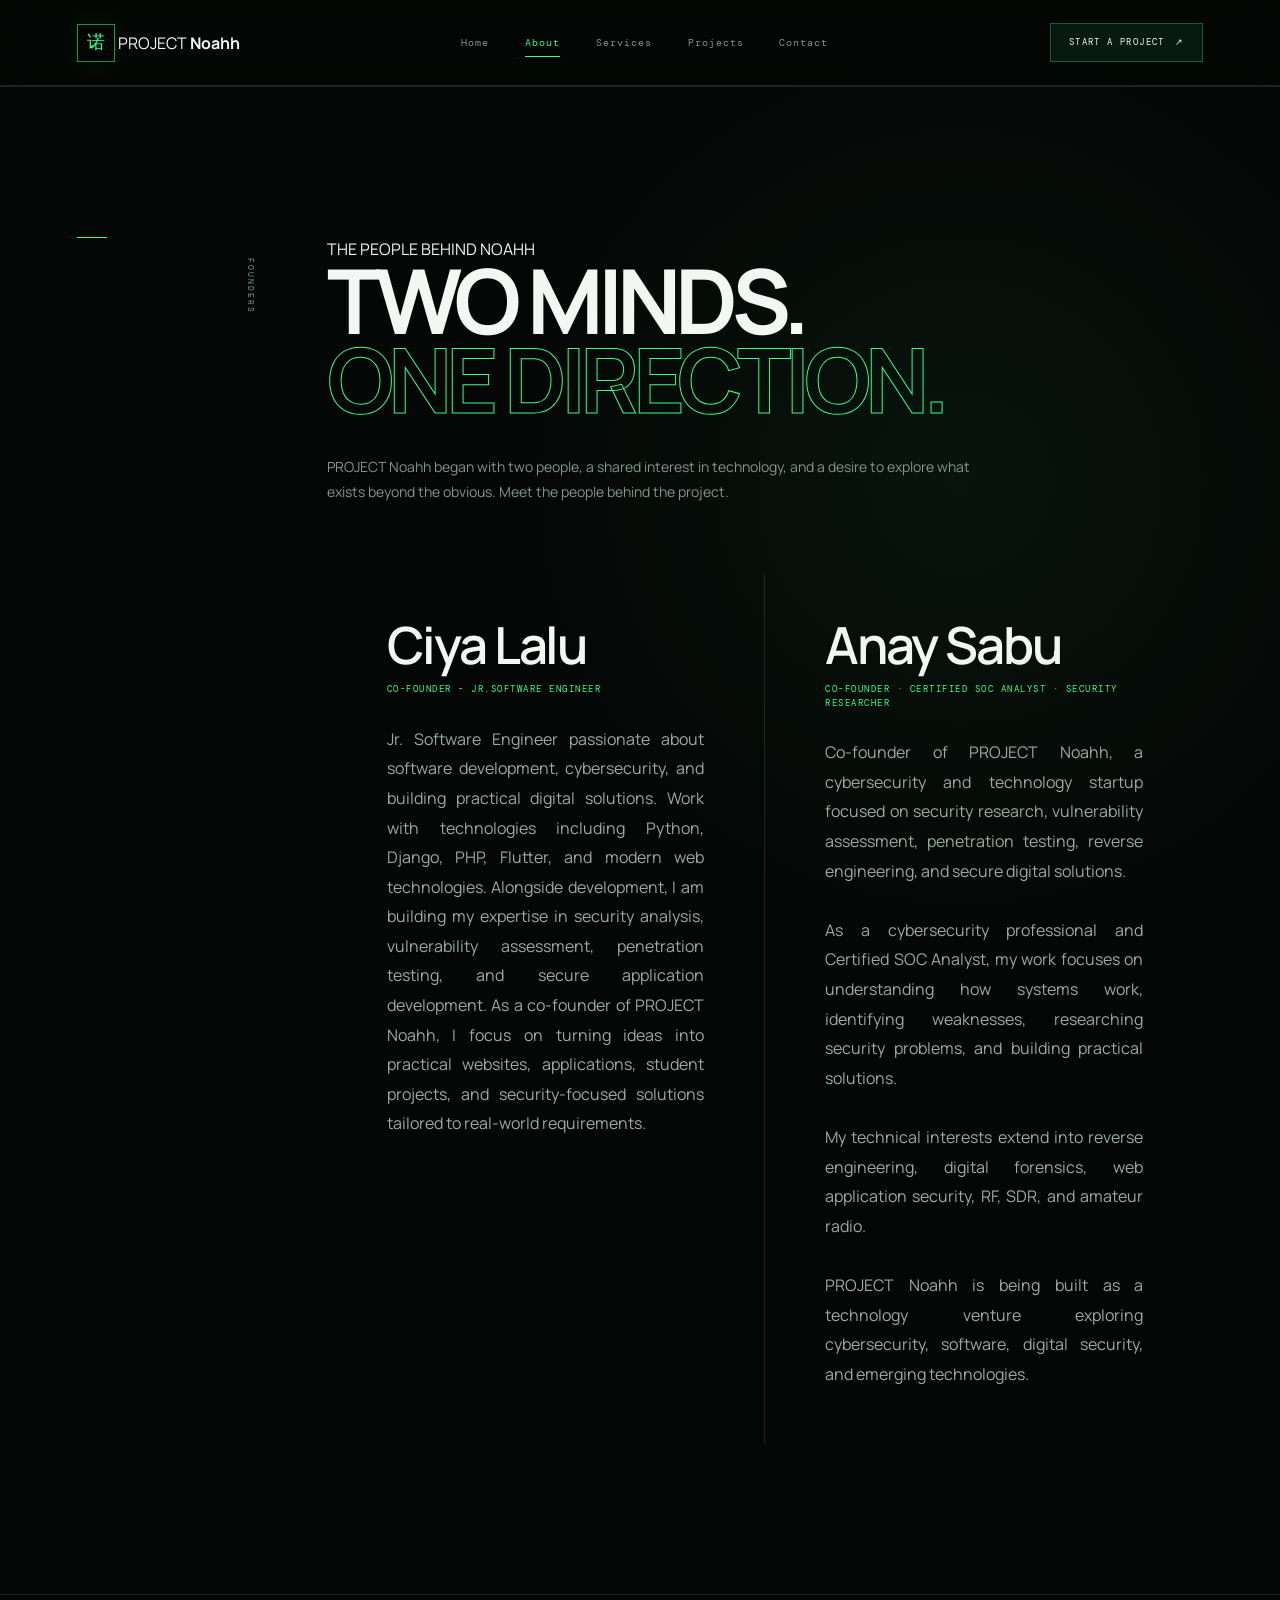
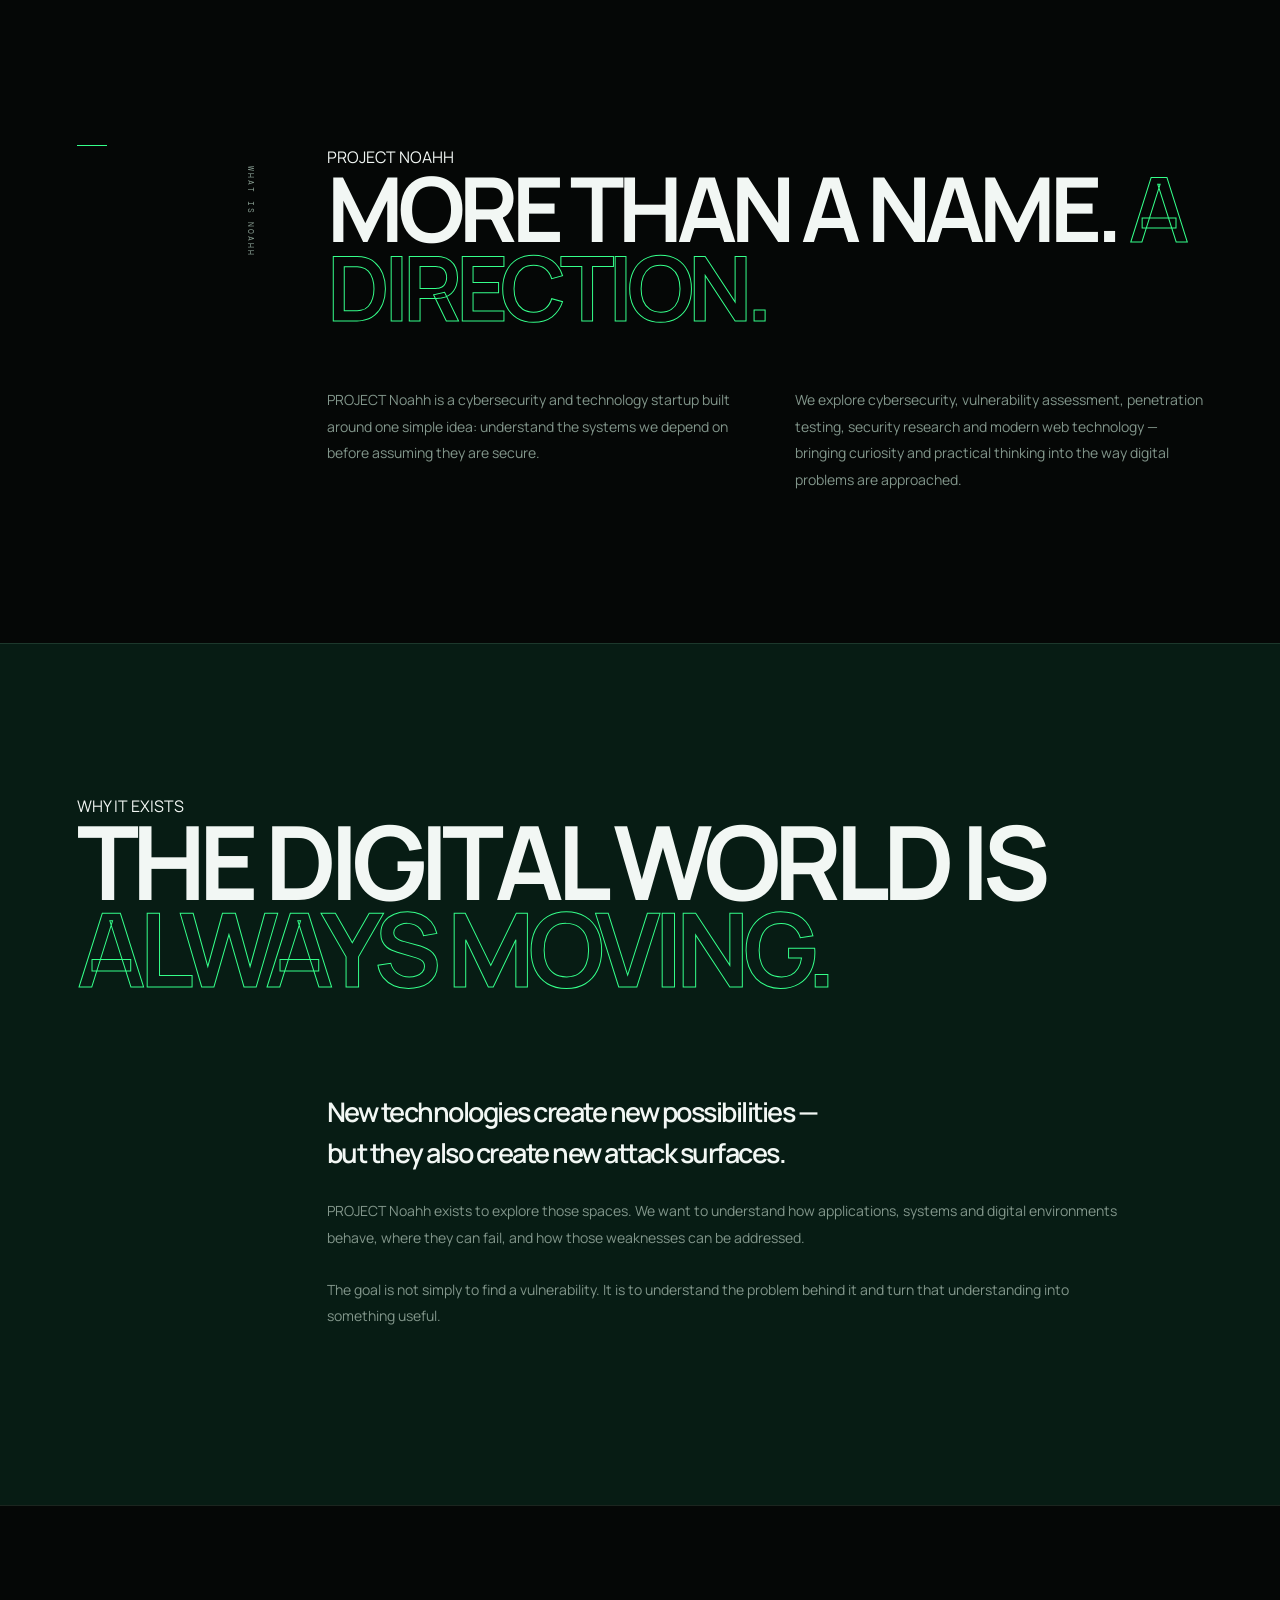
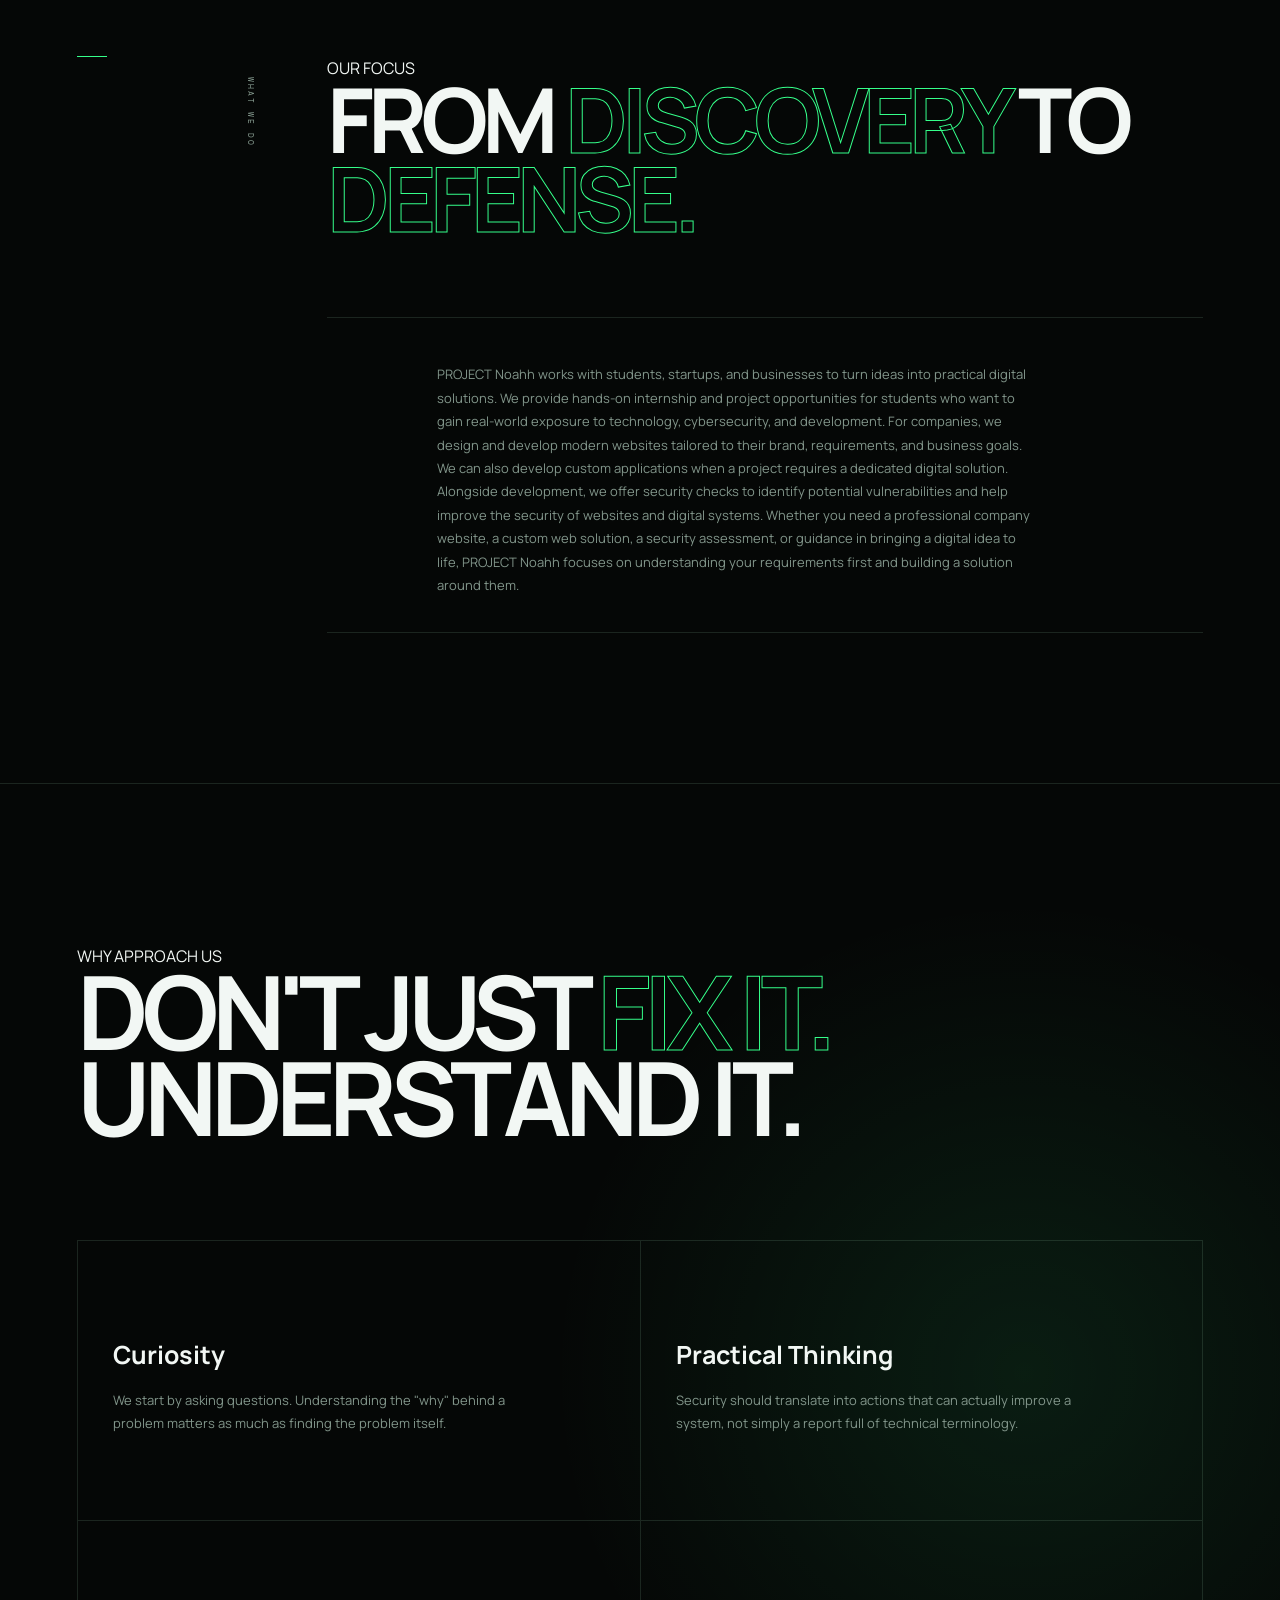
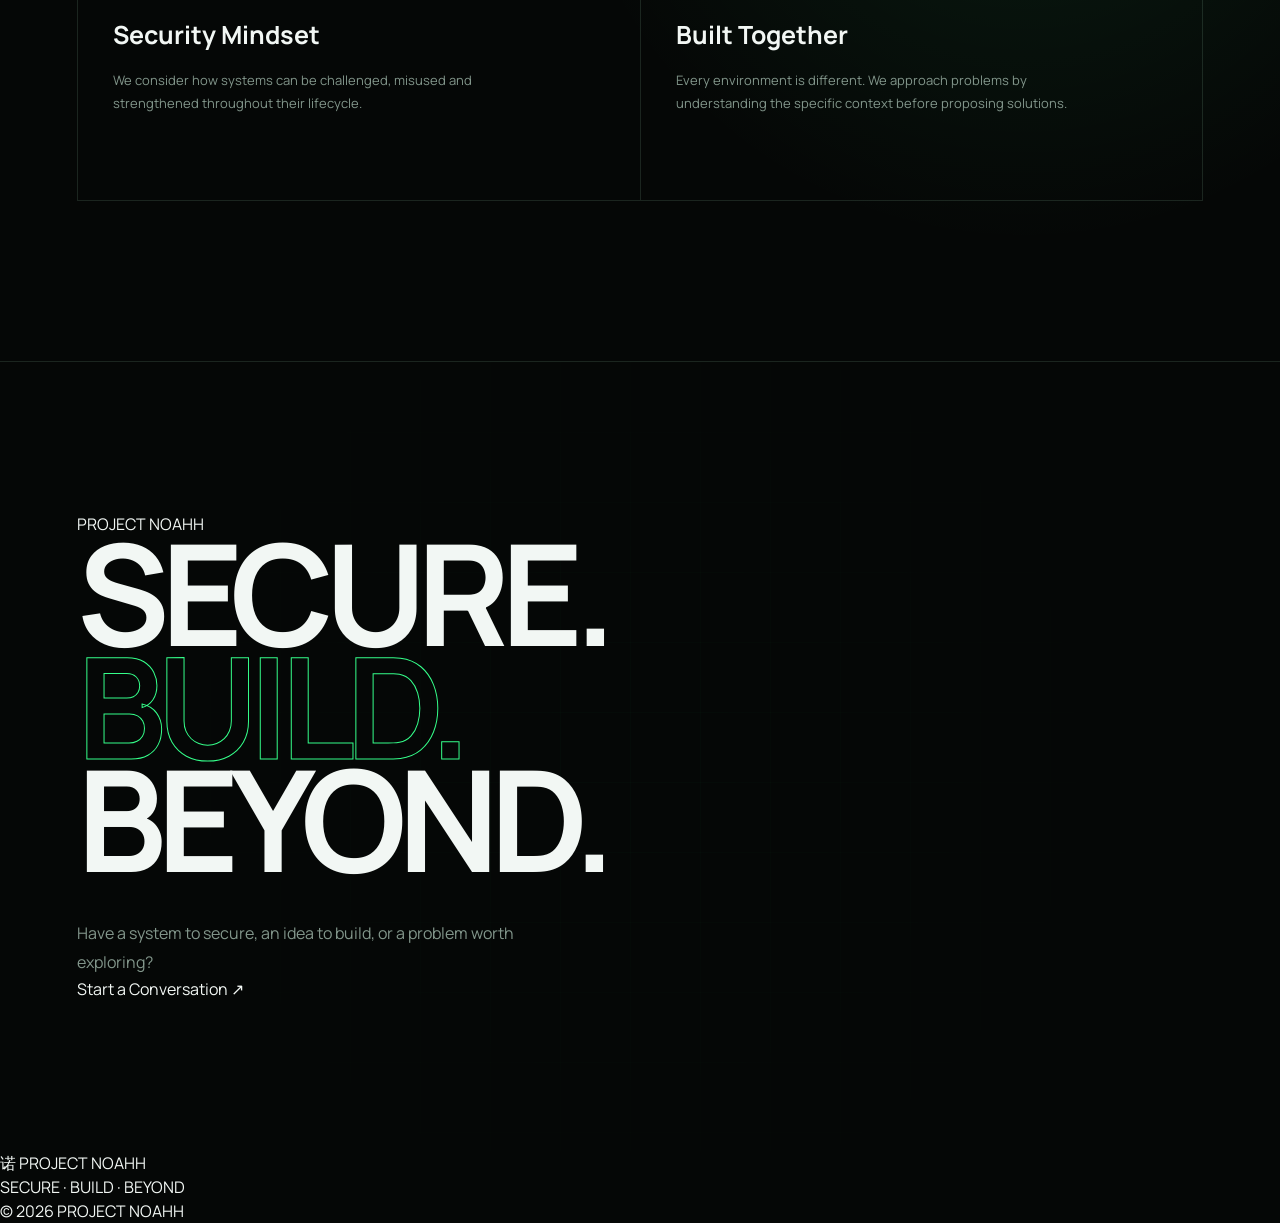
==== commit 1d96fc39: "new" ====
--- a/about.html
+++ b/about.html
@@ -56,9 +56,9 @@
         </a>
 
 
-        <nav class="nav-links">
-
- <a href="index.html">Home</a>
+        <nav class="nav-links" id="site-nav">
+
+            <a href="index.html">Home</a>
 
             <a href="about.html" class="active">
                 About
@@ -91,9 +91,13 @@
 
         <button
             class="mobile-menu"
-            aria-label="Menu"
+            type="button"
+            aria-label="Toggle navigation"
+            aria-expanded="false"
+            aria-controls="site-nav"
         >
 
+            <span></span>
             <span></span>
             <span></span>
 
@@ -306,7 +310,7 @@
     technologies including Python, Django, PHP, Flutter, and modern web
     technologies.
 
-    Alongside development, am building my expertise in security analysis,
+    Alongside development, I am building my expertise in security analysis,
     vulnerability assessment, penetration testing, and secure application
     development.
 
@@ -436,8 +440,8 @@
 
                     <p>
 
-                        PROJECT Noahh is a technology-focused
-                        initiative built around one simple idea:
+                        PROJECT Noahh is a cybersecurity and technology startup
+                        built around one simple idea:
                         understand the systems we depend on
                         before assuming they are secure.
 
--- a/css/style.css
+++ b/css/style.css
@@ -66,6 +66,11 @@
     cursor: pointer;
 }
 
+:focus-visible {
+    outline: 2px solid var(--green);
+    outline-offset: 3px;
+}
+
 /* =========================================================
    SUBTLE BACKGROUND
 ========================================================= */
@@ -185,6 +190,71 @@
     width: 100%;
 }
 
+.nav-button {
+    display: inline-flex;
+    align-items: center;
+    gap: 10px;
+    padding: 12px 18px;
+    border: 1px solid var(--border-strong);
+    background: rgba(53,255,138,.08);
+    color: var(--white);
+    font-family: "DM Mono", monospace;
+    font-size: 9px;
+    letter-spacing: 1.4px;
+    text-transform: uppercase;
+    transition: transform .25s ease, border-color .25s ease, box-shadow .25s ease;
+}
+
+.nav-button:hover {
+    border-color: rgba(53,255,138,.55);
+    box-shadow: 0 0 22px rgba(53,255,138,.08);
+    transform: translateY(-1px);
+}
+
+.mobile-menu {
+    display: none;
+    align-items: center;
+    justify-content: center;
+    flex-direction: column;
+    gap: 5px;
+    width: 42px;
+    height: 42px;
+    border: 1px solid var(--border);
+    background: rgba(5,7,6,.35);
+    color: var(--white);
+}
+
+.mobile-menu span {
+    display: block;
+    width: 18px;
+    height: 1px;
+    background: var(--white);
+    transition: transform .25s ease, opacity .25s ease;
+}
+
+.mobile-menu[aria-expanded="true"] span:nth-child(1) {
+    transform: translateY(6px) rotate(45deg);
+}
+
+.mobile-menu[aria-expanded="true"] span:nth-child(2) {
+    opacity: 0;
+}
+
+.mobile-menu[aria-expanded="true"] span:nth-child(3) {
+    transform: translateY(-6px) rotate(-45deg);
+}
+
+.reveal {
+    opacity: 0;
+    transform: translateY(28px);
+    transition: opacity .7s ease, transform .7s ease;
+}
+
+.reveal.revealed {
+    opacity: 1;
+    transform: translateY(0);
+}
+
 /* =========================================================
    GENERIC
 ========================================================= */
@@ -1167,18 +1237,88 @@
    TABLET
 ========================================================= */
 
+@media (max-width: 1200px) {
+    .section {
+        padding-left: clamp(18px, 4vw, 42px);
+        padding-right: clamp(18px, 4vw, 42px);
+    }
+
+    .hero.section {
+        grid-template-columns: minmax(0, .9fr) minmax(0, 1.1fr);
+        gap: 36px;
+    }
+
+    .technology-grid {
+        grid-template-columns: repeat(2, minmax(0, 1fr));
+    }
+}
+
+@media (max-width: 1024px) {
+    .about-grid,
+    .founders-grid {
+        grid-template-columns: 1fr;
+    }
+
+    .stats-grid {
+        grid-template-columns: repeat(2, minmax(0, 1fr));
+    }
+
+    .service-card h3,
+    .technology-card h3,
+    .method-card h3,
+    .project-card h3,
+    .founder-card h3 {
+        letter-spacing: -0.04em;
+    }
+}
+
 @media (max-width: 900px) {
 
     :root {
         --nav-height: 76px;
     }
 
+    .navbar {
+        position: relative;
+        min-height: var(--nav-height);
+    }
+
+    .nav-button {
+        display: none;
+    }
+
+    .mobile-menu {
+        display: inline-flex;
+    }
+
     .nav-links {
+        position: absolute;
+        top: calc(100% + 1px);
+        left: 0;
+        right: 0;
         display: none;
-    }
-
-    .navbar {
-        min-height: var(--nav-height);
+        flex-direction: column;
+        align-items: flex-start;
+        gap: 18px;
+        padding: 20px 20px 24px;
+        border-bottom: 1px solid var(--border);
+        background: rgba(5,7,6,.97);
+        box-shadow: 0 25px 30px rgba(0,0,0,.14);
+    }
+
+    .nav-links.mobile-visible {
+        display: flex;
+    }
+
+    .nav-links a {
+        width: 100%;
+        padding: 6px 0;
+        font-size: 11px;
+        letter-spacing: 1.5px;
+    }
+
+    .nav-links a::after {
+        bottom: 0;
     }
 
     .hero.section {
@@ -1254,6 +1394,29 @@
    MOBILE
 ========================================================= */
 
+@media (max-width: 768px) {
+    .services-grid,
+    .projects-grid,
+    .technology-grid,
+    .method-grid,
+    .founders-grid {
+        grid-template-columns: 1fr;
+    }
+
+    .hero-visual {
+        min-height: 420px;
+    }
+
+    .floating-card {
+        display: none;
+    }
+
+    .contact h2 {
+        font-size: clamp(44px, 14vw, 86px);
+        letter-spacing: -0.07em;
+    }
+}
+
 @media (max-width: 700px) {
 
     .section,
@@ -1318,10 +1481,6 @@
         max-height: 430px;
     }
 
-    .floating-card {
-        display: none;
-    }
-
     .section-heading {
         margin-bottom: 45px;
     }
@@ -1449,6 +1608,107 @@
 /* =========================================================
    SMALL MOBILE
 ========================================================= */
+
+@media (max-width: 600px) {
+    .hero h1 {
+        font-size: clamp(42px, 15vw, 72px);
+        letter-spacing: -0.06em;
+    }
+
+    .hero-description,
+    .about-content p,
+    .service-card p,
+    .technology-card > p,
+    .project-card p,
+    .founder-card > p:not(.founder-role),
+    .contact-text {
+        font-size: 13px;
+    }
+
+    .stats-grid {
+        grid-template-columns: 1fr 1fr;
+    }
+
+    .footer-top,
+    .footer-bottom {
+        flex-direction: column;
+        align-items: flex-start;
+    }
+}
+
+@media (max-width: 480px) {
+    .navbar {
+        padding-left: 16px;
+        padding-right: 16px;
+    }
+
+    .hero.section {
+        padding-top: 52px;
+        padding-bottom: 52px;
+    }
+
+    .hero-visual {
+        min-height: 300px;
+    }
+
+    .hero-image-wrapper {
+        width: 100%;
+        max-height: 360px;
+    }
+
+    .hero-image {
+        max-height: 360px;
+    }
+
+    .hero-actions {
+        width: 100%;
+    }
+
+    .hero-actions .btn {
+        width: 100%;
+    }
+
+    .stats-grid {
+        grid-template-columns: 1fr;
+    }
+
+    .footer-links {
+        display: grid;
+        grid-template-columns: repeat(2, minmax(0, 1fr));
+        width: 100%;
+        gap: 12px 18px;
+    }
+}
+
+@media (max-width: 360px) {
+    .brand-name {
+        font-size: 8px;
+        letter-spacing: 1.4px;
+    }
+
+    .hero h1 {
+        font-size: 38px;
+    }
+
+    .section-heading h2,
+    .contact h2 {
+        letter-spacing: -0.05em;
+    }
+
+    .service-card,
+    .technology-card,
+    .method-card,
+    .project-card,
+    .founder-card {
+        padding-left: 18px;
+        padding-right: 18px;
+    }
+
+    .mobile-menu {
+        width: 40px;
+        height: 40px;
+    }
+}
 
 @media (max-width: 420px) {
 
@@ -1642,12 +1902,9 @@
     .hero.section {
         min-height: auto;
         max-height: none;
-
         grid-template-columns: 1fr;
-
         padding-top: 70px;
         padding-bottom: 70px;
-
         text-align: center;
     }
 
@@ -1720,4 +1977,9 @@
         animation-iteration-count: 1 !important;
         transition-duration: .01ms !important;
     }
-}
+
+    .reveal {
+        opacity: 1;
+        transform: none;
+    }
+}
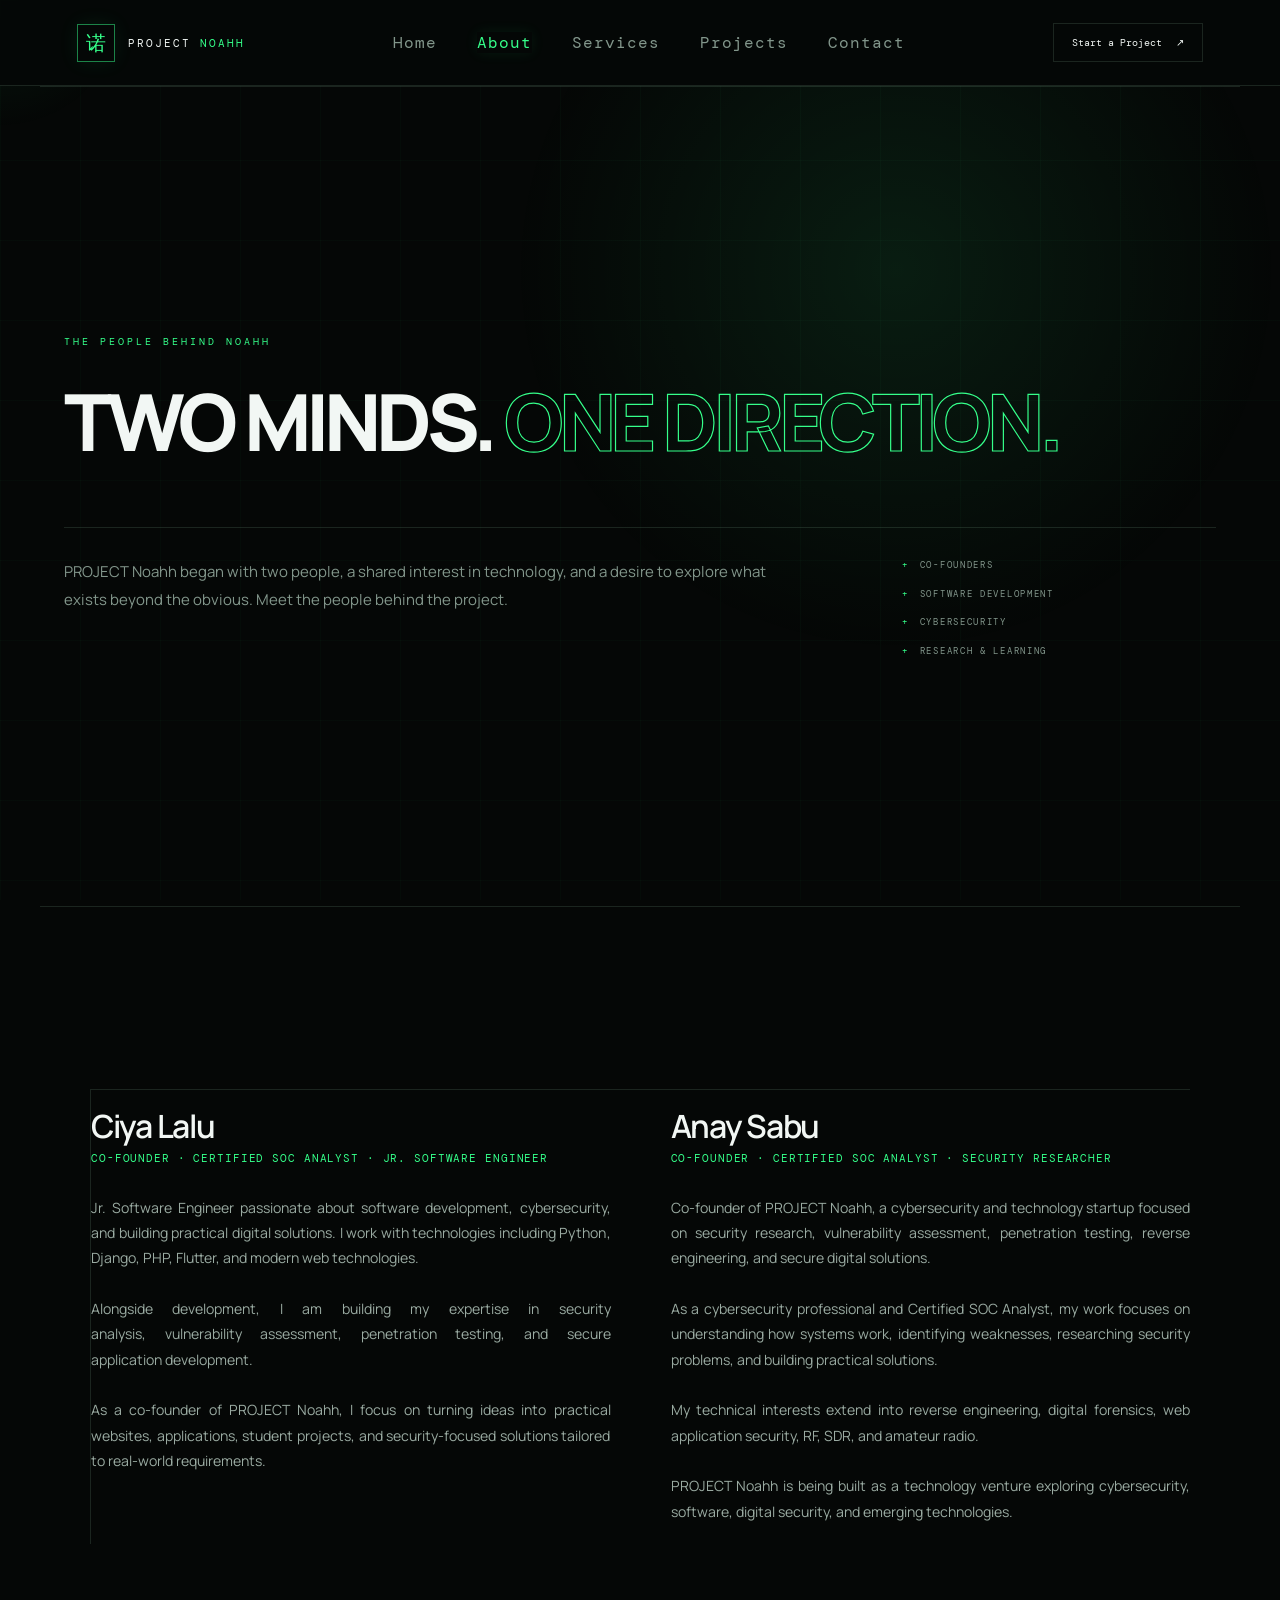
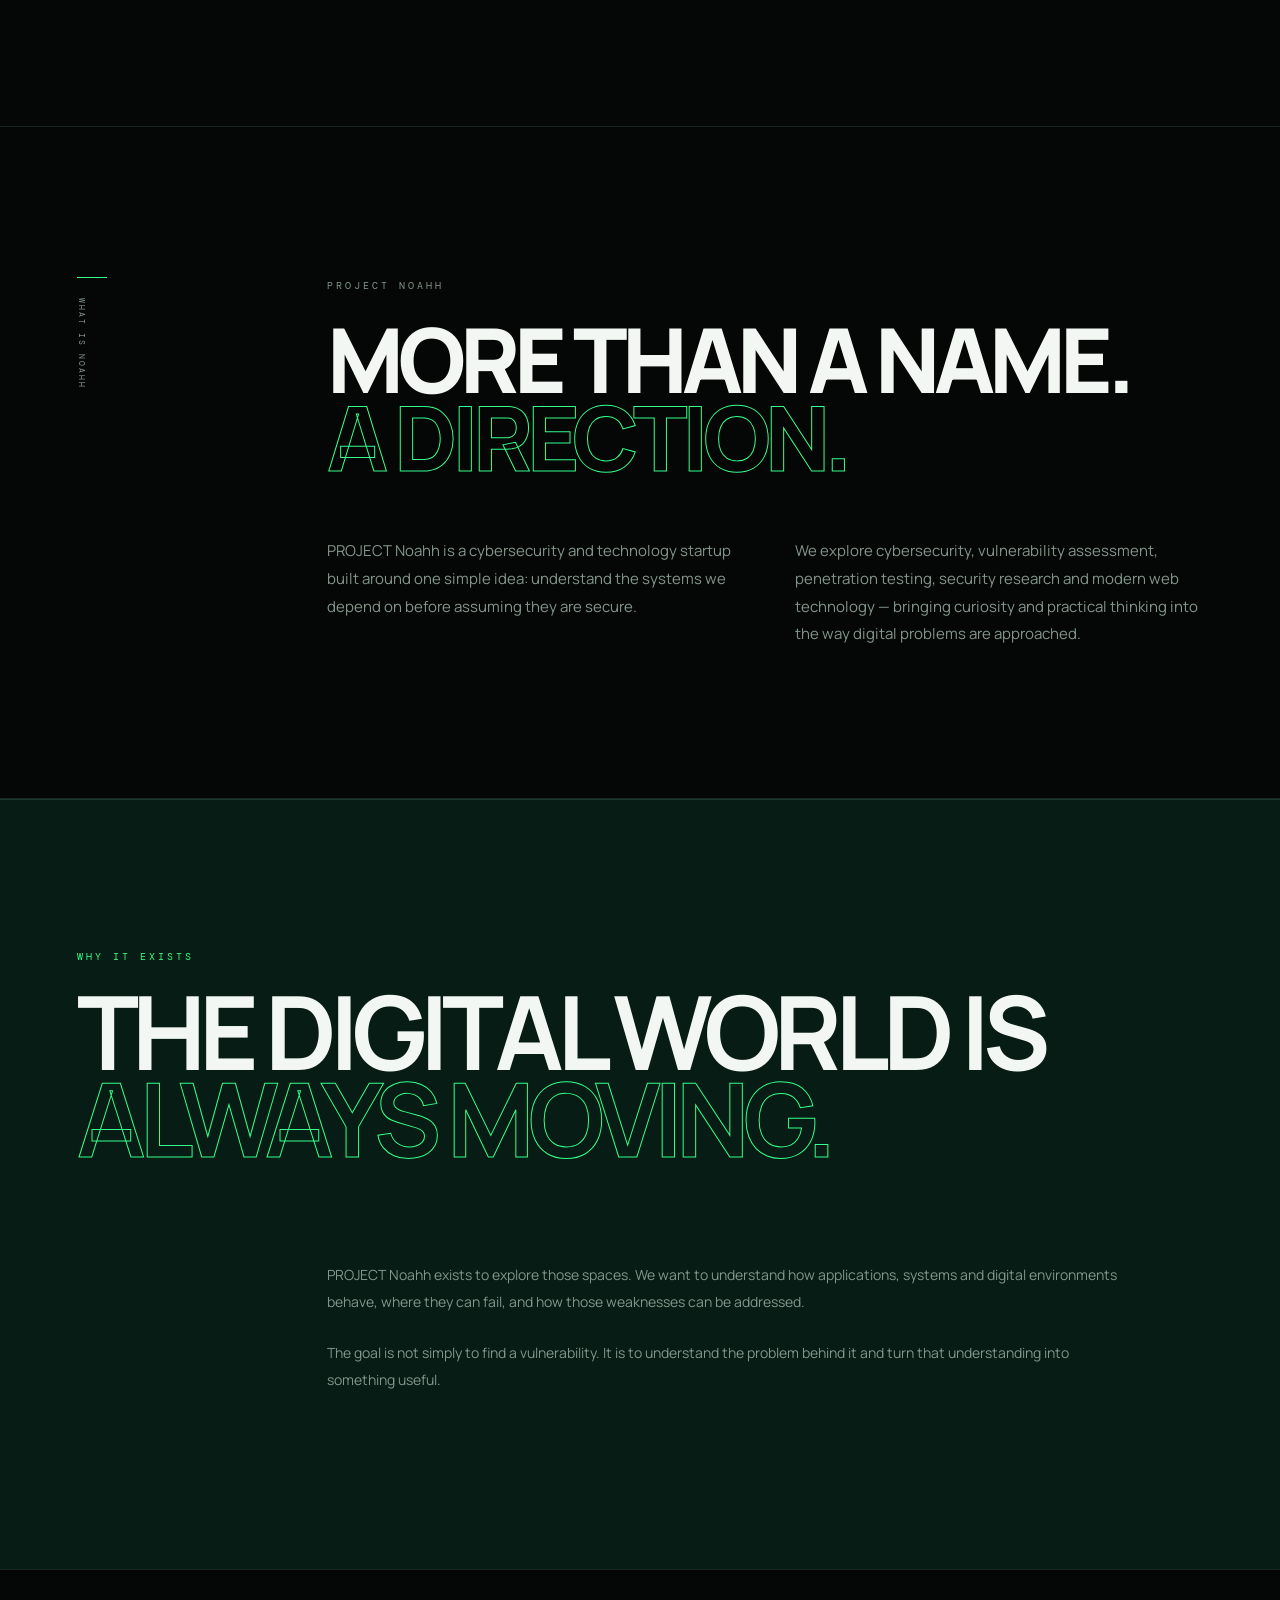
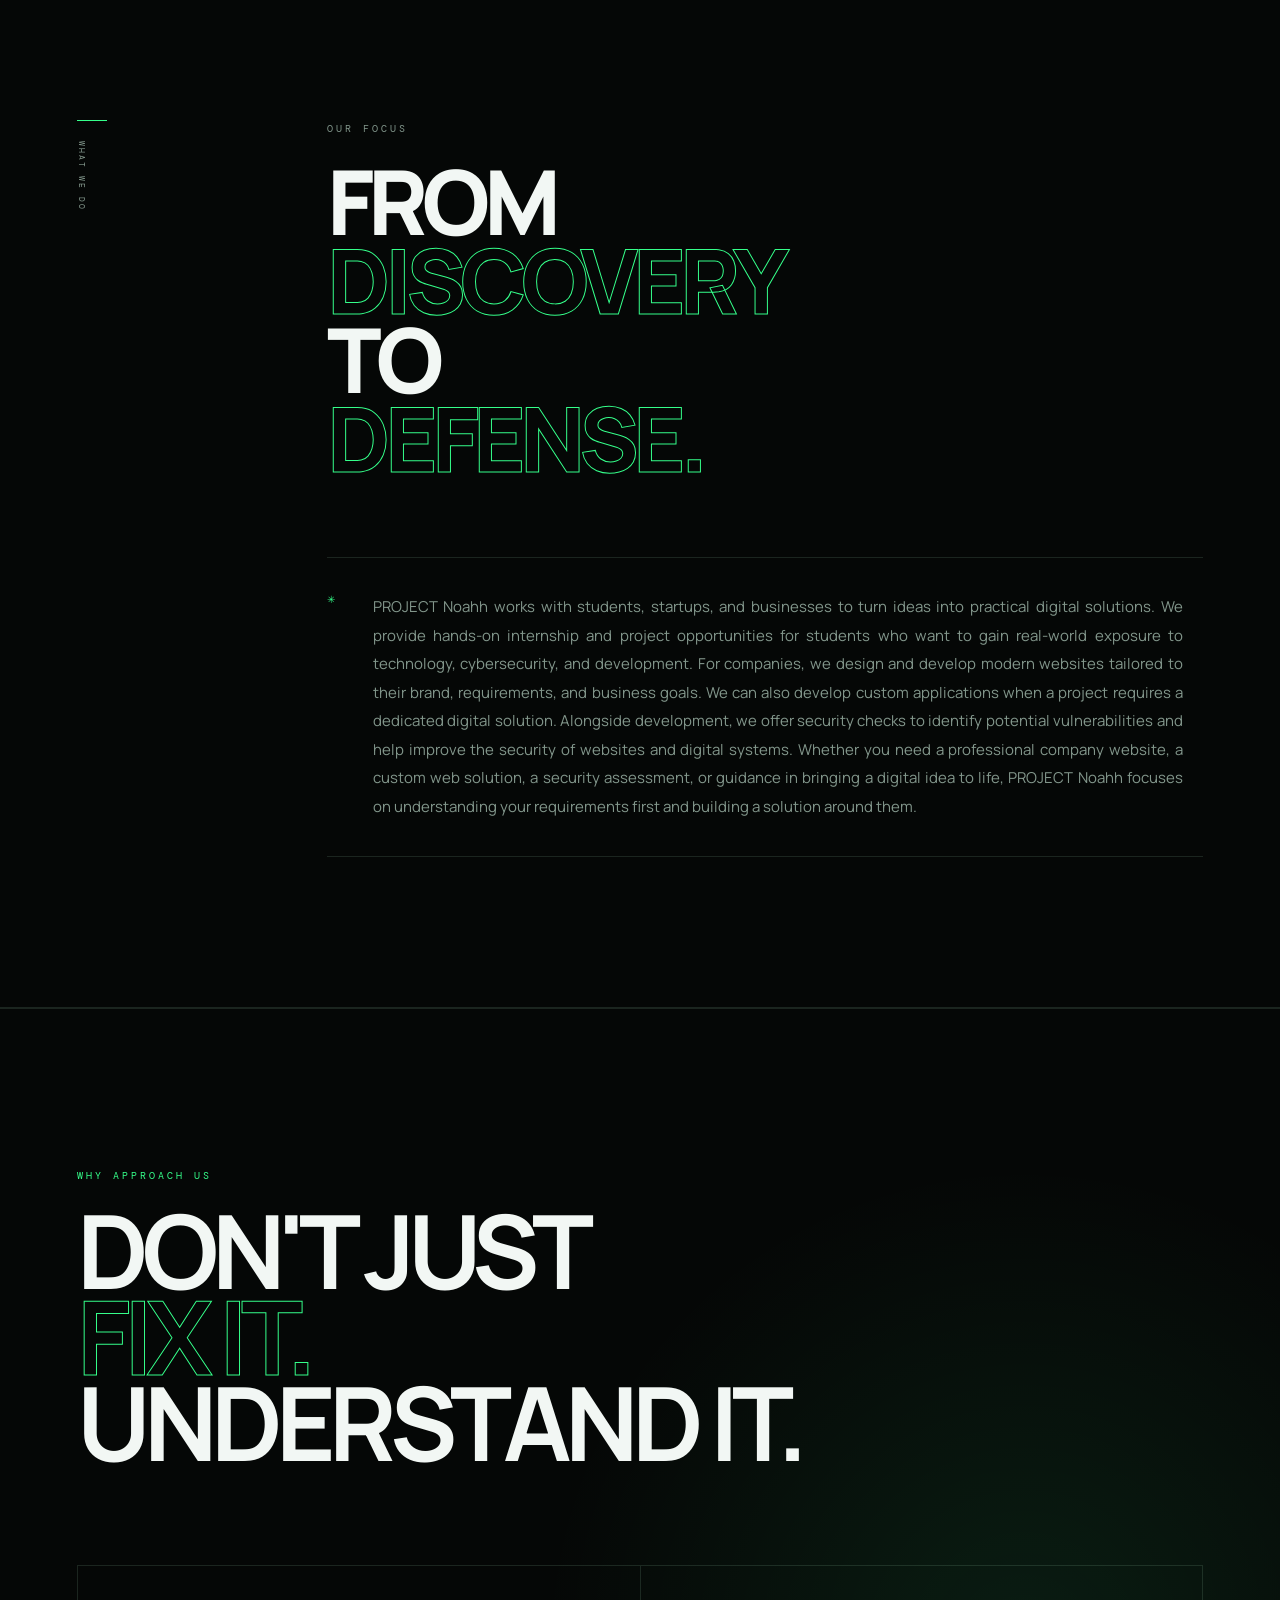
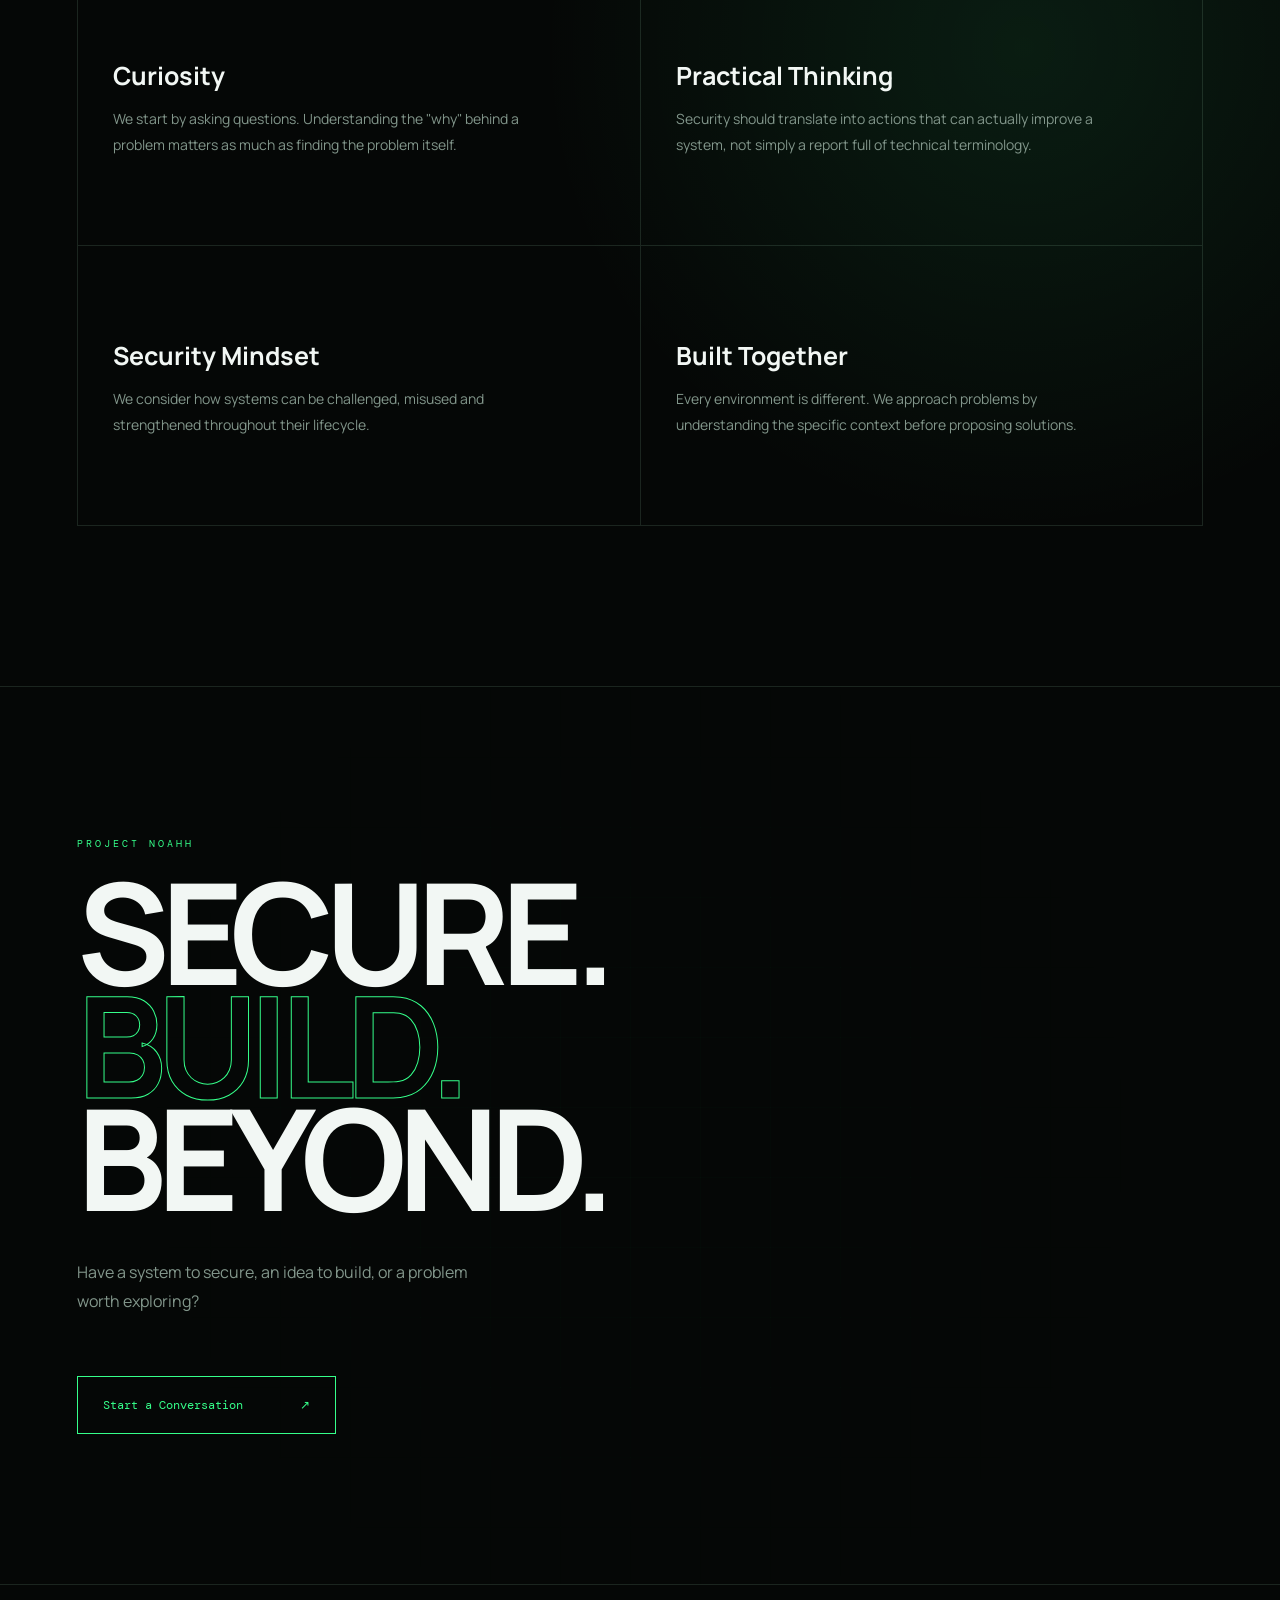
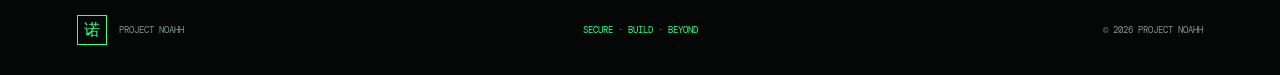
==== commit 9ce38b7d: "Update website navbar and styling" ====
--- a/about.html
+++ b/about.html
@@ -41,7 +41,7 @@
          NAVIGATION
     =========================================== -->
 
-    <header class="navbar">
+    <!-- <header class="navbar">
 
         <a href="index.html" class="nav-brand">
 
@@ -58,22 +58,11 @@
 
         <nav class="nav-links" id="site-nav">
 
-            <a href="index.html">Home</a>
-
-            <a href="about.html" class="active">
-                About
-            </a>
-
-            <a href="services.html">Services</a>
-
-            <a href="index.html#projects">
-                Projects
-            </a>
-
-            <a href="index.html#contact">
-                Contact
-            </a>
-
+           <a href="index.html">Home</a>
+<a href="about.html" class="active">About</a>
+<a href="services.html">Services</a>
+<a href="projects.html">Projects</a>
+<a href="contact.html">Contact</a>
         </nav>
 
 
@@ -103,9 +92,9 @@
 
         </button>
 
-    </header>
-
-
+    </header> -->
+
+<div id="navbar-placeholder"></div>
 
     <main>
 
@@ -114,105 +103,7 @@
              HERO
         =========================================== -->
 
-        <!-- <section class="about-hero">
-
-            <div class="about-hero-content">
-
-                <div class="status">
-
-                    <span class="status-dot"></span>
-
-                    PROJECT NOAHH / ABOUT
-
-                </div>
-
-
-                <p class="hero-kicker">
-                    THE PEOPLE BEHIND THE PROJECT
-                </p>
-
-
-                <h1>
-
-                    BUILT BY
-
-                    <span>
-                        PEOPLE.
-                    </span>
-
-                    DRIVEN BY
-
-                    <span>
-                        CURIOSITY.
-                    </span>
-
-                </h1>
-
-
-                <p class="about-hero-description">
-
-                    PROJECT Noahh began with two people,
-                    a shared interest in technology, and
-                    a desire to explore what exists
-                    beyond the obvious.
-
-                </p>
-
-            </div> -->
-
-
-            <!-- ======================================
-                 TECHNICAL HERO VISUAL
-            ======================================= -->
-<!-- 
-            <div class="about-hero-visual">
-
-                <div class="hero-orbit orbit-a"></div>
-
-                <div class="hero-orbit orbit-b"></div>
-
-                <div class="hero-orbit orbit-c"></div>
-
-
-                <div class="hero-core">
-
-                    <span>
-                        NOAHH / 001
-                    </span>
-
-                    <strong>
-                        02
-                    </strong>
-
-                    <small>
-                        MINDS / 01 DIRECTION
-                    </small>
-
-                </div>
-
-
-                <div class="hero-data data-one">
-                    HUMAN
-                </div>
-
-                <div class="hero-data data-two">
-                    TECHNOLOGY
-                </div>
-
-                <div class="hero-data data-three">
-                    SECURITY
-                </div>
-
-
-                <div class="hero-line line-one"></div>
-
-                <div class="hero-line line-two"></div>
-
-                <div class="hero-line line-three"></div>
-
-            </div>
-
-        </section> -->
+        <!-- Legacy hero section removed; founders section follows. -->
 
 
 
@@ -257,18 +148,32 @@
                 </h2>
 
 
-                <p class="founders-intro">
-                     PROJECT Noahh began with two people,
-                    a shared interest in technology, and
-                    a desire to explore what exists
-                    beyond the obvious.
-
-                    Meet the people behind the project.
-
-                </p>
-
-
-                <div class="founder-grid">
+                <div class="founders-intro-row">
+                    <p class="founders-intro">
+                         PROJECT Noahh began with two people,
+                        a shared interest in technology, and
+                        a desire to explore what exists
+                        beyond the obvious.
+
+                        Meet the people behind the project.
+                    </p>
+
+                    <ul class="founders-focus" aria-label="Founder focus areas">
+                        <li>CO-FOUNDERS</li>
+                        <li>SOFTWARE DEVELOPMENT</li>
+                        <li>CYBERSECURITY</li>
+                        <li>RESEARCH &amp; LEARNING</li>
+                    </ul>
+                </div>
+
+              
+
+            </div>
+
+        </section>
+
+        <section class="founders-section founders-grid-section">
+  <div class="founder-grid">
 
 
                     <!-- ==================================
@@ -299,21 +204,21 @@
                                 Ciya Lalu
                             </h3>
                             <p class="founder-role">
-                                CO-FOUNDER - Jr.Software Engineer
+                                CO-FOUNDER · CERTIFIED SOC ANALYST ·  JR. SOFTWARE ENGINEER
                             </p>
 
 
                            <p class="founder-description">
 
     Jr. Software Engineer passionate about software development,
-    cybersecurity, and building practical digital solutions. Work with
+    cybersecurity, and building practical digital solutions. I work with
     technologies including Python, Django, PHP, Flutter, and modern web
     technologies.
-
+    <br><br>
     Alongside development, I am building my expertise in security analysis,
     vulnerability assessment, penetration testing, and secure application
     development.
-
+    <br><br>
     As a co-founder of PROJECT Noahh, I focus on turning ideas into
     practical websites, applications, student projects, and security-focused
     solutions tailored to real-world requirements.
@@ -390,12 +295,7 @@
 
                 </div>
 
-            </div>
-
         </section>
-
-
-
         <!-- ==========================================
              02 — WHAT IS PROJECT NOAHH
         =========================================== -->
@@ -507,13 +407,13 @@
 
                     <div>
 
-                        <p class="large-text">
+                        <!-- <p class="large-text">
 
                             New technologies create new
                             possibilities — but they also
                             create new attack surfaces.
 
-                        </p>
+                        </p> -->
 
 
                         <p>
@@ -599,9 +499,7 @@
 
                     <div class="capability">
 
-                        <span>
-                            
-                        </span>
+                        <span aria-hidden="true">✳</span>
 
                         <div>
 
@@ -615,12 +513,6 @@
                         </div>
 
                     </div>
-
-
-
-
-                    </div>
-
 
                 </div>
 
@@ -860,7 +752,7 @@
 
 
     <script src="./js/main.js"></script>
-
+<script src="js/navbar.js"></script>
 </body>
 
 </html>
--- a/css/style.css
+++ b/css/style.css
@@ -1,23 +1,32 @@
 @import url('https://fonts.googleapis.com/css2?family=DM+Mono:wght@300;400;500&family=Manrope:wght@400;500;600;700;800&display=swap');
 
+
 /* =========================================================
-   PROJECT NOAHH — GLOBAL
+   ROOT
 ========================================================= */
 
 :root {
+
     --black: #050706;
-    --forest: #071c14;
-    --forest-light: #0d2a1e;
-    --green: #35ff8a;
-    --mint: #b8ffd5;
-    --white: #f2f7f4;
-    --gray: #82968b;
-    --gray-dark: #43564d;
-    --border: rgba(184, 255, 213, 0.12);
-    --border-strong: rgba(53, 255, 138, 0.30);
-    --max-width: 1500px;
-    --nav-height: 86px;
-}
+    --forest: #071C14;
+    --forest-light: #0D2A1E;
+
+    --green: #35FF8A;
+    --mint: #B8FFD5;
+
+    --white: #F2F7F4;
+
+    --gray: #82968B;
+    --gray-dark: #43564D;
+
+    --border: rgba(184,255,213,0.12);
+
+}
+
+
+/* =========================================================
+   RESET
+========================================================= */
 
 * {
     margin: 0;
@@ -25,769 +34,2159 @@
     box-sizing: border-box;
 }
 
+
 html {
     scroll-behavior: smooth;
+}
+
+
+body {
+
     background: var(--black);
-}
-
-body {
-    min-width: 320px;
-    background:
-        radial-gradient(circle at 75% 8%, rgba(53,255,138,.055), transparent 28rem),
-        var(--black);
+
     color: var(--white);
+
     font-family: "Manrope", sans-serif;
+
     overflow-x: hidden;
-    line-height: 1.5;
-}
-
-body::selection {
-    background: var(--green);
-    color: var(--black);
-}
+
+}
+
 
 a {
     color: inherit;
     text-decoration: none;
 }
 
-img {
-    max-width: 100%;
-}
-
-button,
-input,
-textarea,
-select {
-    font: inherit;
-}
 
 button {
-    cursor: pointer;
-}
-
-:focus-visible {
-    outline: 2px solid var(--green);
-    outline-offset: 3px;
-}
+    font-family: inherit;
+}
+
 
 /* =========================================================
-   SUBTLE BACKGROUND
+   BACKGROUND
 ========================================================= */
 
-body::before {
+.background-grid {
+
+    position: fixed;
+
+    inset: 0;
+
+    pointer-events: none;
+
+    z-index: -2;
+
+    background-image:
+        linear-gradient(
+            rgba(53,255,138,0.025) 1px,
+            transparent 1px
+        ),
+        linear-gradient(
+            90deg,
+            rgba(53,255,138,0.025) 1px,
+            transparent 1px
+        );
+
+    background-size: 80px 80px;
+
+}
+
+
+.background-grid::after {
+
     content: "";
+
+    position: absolute;
+
+    inset: 0;
+
+    background:
+        radial-gradient(
+            circle at 70% 30%,
+            rgba(53,255,138,0.09),
+            transparent 35%
+        );
+
+}
+
+
+/* =========================================================
+   CURSOR
+========================================================= */
+
+.cursor-glow {
+
+    width: 280px;
+
+    height: 280px;
+
     position: fixed;
-    inset: 0;
-    z-index: -3;
+
     pointer-events: none;
-    opacity: .65;
-    background-image:
-        linear-gradient(rgba(53,255,138,.018) 1px, transparent 1px),
-        linear-gradient(90deg, rgba(53,255,138,.018) 1px, transparent 1px);
-    background-size: 80px 80px;
-}
-
-body::after {
-    content: "";
-    position: fixed;
-    width: 42rem;
-    height: 42rem;
-    right: -18rem;
-    top: 15rem;
-    z-index: -2;
-    pointer-events: none;
+
     border-radius: 50%;
-    background: radial-gradient(circle, rgba(53,255,138,.055), transparent 68%);
-}
+
+    background:
+        radial-gradient(
+            circle,
+            rgba(53,255,138,0.07),
+            transparent 65%
+        );
+
+    transform: translate(-50%, -50%);
+
+    z-index: -1;
+
+}
+
 
 /* =========================================================
-   NAVIGATION
+   NAVBAR
 ========================================================= */
 
-.site-header {
-    position: relative;
+.navbar {
+
+    height: 86px;
+
+    padding: 0 6vw;
+
+    display: flex;
+
+    align-items: center;
+
+    justify-content: space-between;
+
+    border-bottom: 1px solid var(--border);
+
+    background: rgba(5,7,6,0.75);
+
+    backdrop-filter: blur(20px);
+
+    position: sticky;
+
+    top: 0;
+
     z-index: 100;
-}
-
-.navbar {
-    width: 100%;
-    min-height: var(--nav-height);
-    padding: 0 clamp(20px, 6vw, 90px);
+
+}
+
+
+.nav-brand {
+
     display: flex;
+
     align-items: center;
-    justify-content: space-between;
-    gap: 30px;
-    border-bottom: 1px solid var(--border);
-    background: rgba(5,7,6,.82);
-    backdrop-filter: blur(18px);
-    -webkit-backdrop-filter: blur(18px);
-}
-
-.brand {
-    display: inline-flex;
+
+    gap: 13px;
+
+}
+
+
+.brand-mark {
+
+    width: 38px;
+
+    height: 38px;
+
+    border: 1px solid rgba(53,255,138,0.5);
+
+    display: flex;
+
     align-items: center;
-    gap: 13px;
-    flex-shrink: 0;
-}
-
-.brand-mark {
-    width: 38px;
-    height: 38px;
-    display: inline-flex;
-    align-items: center;
+
     justify-content: center;
-    border: 1px solid rgba(53,255,138,.55);
+
+    font-size: 20px;
+
     color: var(--green);
-    font-family: "DM Mono", monospace;
-    font-size: 18px;
-    box-shadow: 0 0 22px rgba(53,255,138,.07);
-}
-
-.brand-name {
-    color: var(--white);
-    font-family: "DM Mono", monospace;
+
+    box-shadow:
+        0 0 20px rgba(53,255,138,0.08);
+
+}
+
+
+.brand-text {
+
+    font-family: "DM Mono", monospace;
+
     font-size: 11px;
+
     letter-spacing: 2px;
-    white-space: nowrap;
-}
+
+}
+
+
+.brand-text b {
+    color: var(--green);
+    font-weight: 400;
+}
+
 
 .nav-links {
+
     display: flex;
-    align-items: center;
-    justify-content: flex-end;
-    gap: clamp(18px, 2.8vw, 40px);
-    font-family: "DM Mono", monospace;
+
+    gap: 40px;
+
+    font-family: "DM Mono", monospace;
+
     font-size: 10px;
+
     letter-spacing: 1px;
-}
+
+}
+
 
 .nav-links a {
-    position: relative;
+
     color: var(--gray);
-    padding: 10px 0;
-    transition: color .25s ease;
-}
-
-.nav-links a::after {
-    content: "";
-    position: absolute;
-    left: 0;
-    bottom: 3px;
-    width: 0;
-    height: 1px;
+ font-size: 16px; 
+    transition: 0.3s;
+
+}
+
+
+.nav-links a:hover {
+
+    color: var(--green);
+
+}
+
+
+.nav-button {
+
+    padding: 12px 18px;
+
+    border: 1px solid var(--border);
+
+    font-family: "DM Mono", monospace;
+
+    font-size: 10px;
+
+    transition: 0.3s;
+
+}
+
+
+.nav-button span {
+    margin-left: 8px;
+}
+
+
+.nav-button:hover {
+
     background: var(--green);
-    transition: width .25s ease;
-}
-
-.nav-links a:hover,
-.nav-links a.active {
-    color: var(--green);
-}
-
-.nav-links a:hover::after,
-.nav-links a.active::after {
-    width: 100%;
-}
-
-.nav-button {
-    display: inline-flex;
-    align-items: center;
-    gap: 10px;
-    padding: 12px 18px;
-    border: 1px solid var(--border-strong);
-    background: rgba(53,255,138,.08);
-    color: var(--white);
-    font-family: "DM Mono", monospace;
-    font-size: 9px;
-    letter-spacing: 1.4px;
-    text-transform: uppercase;
-    transition: transform .25s ease, border-color .25s ease, box-shadow .25s ease;
-}
-
-.nav-button:hover {
-    border-color: rgba(53,255,138,.55);
-    box-shadow: 0 0 22px rgba(53,255,138,.08);
-    transform: translateY(-1px);
-}
+
+    color: var(--black);
+
+    border-color: var(--green);
+
+}
+
 
 .mobile-menu {
     display: none;
+}
+
+
+/* =========================================================
+   HERO
+========================================================= */
+
+.hero {
+
+    min-height: calc(100vh - 86px);
+
+    padding: 70px 6vw;
+
+    display: grid;
+
+    grid-template-columns: 1fr 0.9fr;
+
     align-items: center;
+
+    gap: 40px;
+
+    position: relative;
+
+}
+
+
+.hero-left {
+
+    max-width: 720px;
+
+}
+
+
+.status {
+
+    display: inline-flex;
+
+    align-items: center;
+
+    gap: 10px;
+
+    padding: 8px 12px;
+
+    border: 1px solid var(--border);
+
+    background: rgba(13,42,30,0.3);
+
+    font-family: "DM Mono", monospace;
+
+    font-size: 9px;
+
+    letter-spacing: 2px;
+
+    color: var(--gray);
+
+    margin-bottom: 35px;
+
+}
+
+
+.status-dot {
+
+    width: 6px;
+
+    height: 6px;
+
+    background: var(--green);
+
+    border-radius: 50%;
+
+    box-shadow:
+        0 0 10px var(--green);
+
+    animation: pulse 2s infinite;
+
+}
+
+
+@keyframes pulse {
+
+    0%,100% {
+        opacity: 1;
+    }
+
+    50% {
+        opacity: 0.3;
+    }
+
+}
+
+
+.hero-kicker,
+.section-kicker {
+
+    font-family: "DM Mono", monospace;
+
+    font-size: 10px;
+
+    letter-spacing: 3px;
+
+    color: var(--green);
+
+    margin-bottom: 25px;
+
+}
+
+
+.hero h1 {
+
+    font-size: clamp(65px, 8vw, 125px);
+
+    line-height: 0.84;
+
+    letter-spacing: -7px;
+
+    font-weight: 800;
+
+}
+
+
+.hero h1 span {
+
+    display: block;
+
+    color: transparent;
+
+    -webkit-text-stroke: 1px rgba(242,247,244,0.7);
+
+}
+
+
+.hero-description {
+
+    max-width: 570px;
+
+    margin-top: 40px;
+
+    color: var(--gray);
+
+    line-height: 1.8;
+
+    font-size: 14px;
+
+}
+
+
+.hero-buttons {
+
+    display: flex;
+
+    gap: 12px;
+
+    margin-top: 35px;
+
+}
+
+
+.button-primary,
+.button-outline {
+
+    padding: 15px 22px;
+
+    font-family: "DM Mono", monospace;
+
+    font-size: 10px;
+
+    letter-spacing: 1px;
+
+    transition: 0.3s;
+
+}
+
+
+.button-primary {
+
+    background: var(--green);
+
+    color: var(--black);
+
+}
+
+
+.button-primary span {
+
+    margin-left: 15px;
+
+}
+
+
+.button-primary:hover {
+
+    box-shadow:
+        0 0 30px rgba(53,255,138,0.25);
+
+}
+
+
+.button-outline {
+
+    border: 1px solid var(--border);
+
+    color: var(--white);
+
+}
+
+
+.button-outline:hover {
+
+    border-color: var(--green);
+
+    color: var(--green);
+
+}
+
+
+.hero-meta {
+
+    display: flex;
+
+    gap: 45px;
+
+    margin-top: 70px;
+
+}
+
+
+.hero-meta div {
+
+    display: flex;
+
+    flex-direction: column;
+
+    gap: 8px;
+
+}
+
+
+.hero-meta small {
+
+    color: var(--green);
+
+    font-family: "DM Mono", monospace;
+
+    font-size: 9px;
+
+}
+
+
+.hero-meta span {
+
+    font-family: "DM Mono", monospace;
+
+    font-size: 10px;
+
+    letter-spacing: 2px;
+
+    color: var(--gray);
+
+}
+
+
+/* =========================================================
+   HERO RIGHT
+========================================================= */
+
+.hero-right {
+
+    min-height: 620px;
+
+    display: flex;
+
+    align-items: center;
+
     justify-content: center;
-    flex-direction: column;
-    gap: 5px;
-    width: 42px;
-    height: 42px;
-    border: 1px solid var(--border);
-    background: rgba(5,7,6,.35);
-    color: var(--white);
-}
-
-.mobile-menu span {
-    display: block;
-    width: 18px;
-    height: 1px;
-    background: var(--white);
-    transition: transform .25s ease, opacity .25s ease;
-}
-
-.mobile-menu[aria-expanded="true"] span:nth-child(1) {
-    transform: translateY(6px) rotate(45deg);
-}
-
-.mobile-menu[aria-expanded="true"] span:nth-child(2) {
-    opacity: 0;
-}
-
-.mobile-menu[aria-expanded="true"] span:nth-child(3) {
-    transform: translateY(-6px) rotate(-45deg);
-}
-
-.reveal {
-    opacity: 0;
-    transform: translateY(28px);
-    transition: opacity .7s ease, transform .7s ease;
-}
-
-.reveal.revealed {
-    opacity: 1;
-    transform: translateY(0);
-}
-
-/* =========================================================
-   GENERIC
-========================================================= */
-
-main {
-    width: 100%;
-}
-
-.section {
-    width: min(100%, var(--max-width));
-    margin: 0 auto;
-    padding: clamp(90px, 10vw, 150px) clamp(20px, 6vw, 90px);
-}
-
-.section-heading {
-    margin-bottom: 65px;
-}
-
-.section-label {
-    margin-bottom: 20px;
-    color: var(--green);
-    font-family: "DM Mono", monospace;
-    font-size: 10px;
-    letter-spacing: 2.5px;
-}
-
-.section-heading h2 {
-    max-width: 1100px;
-    font-size: clamp(42px, 6vw, 86px);
-    line-height: .92;
-    letter-spacing: -4px;
-    font-weight: 800;
-}
-
-.section-heading h2 span {
-    color: transparent;
-    -webkit-text-stroke: 1px rgba(242,247,244,.72);
-}
-
-.section-description {
-    max-width: 680px;
-    margin-top: 28px;
-    color: var(--gray);
-    font-size: 14px;
-    line-height: 1.8;
-}
-
-/* =========================================================
-   HERO — MAIN FIX
-========================================================= */
-
-.hero.section {
-    width: min(100%, 1600px);
-    min-height: calc(100vh - var(--nav-height));
-    min-height: min(850px, calc(100vh - var(--nav-height)));
-    padding-top: clamp(60px, 7vw, 100px);
-    padding-bottom: clamp(60px, 7vw, 100px);
-    display: grid;
-    grid-template-columns: minmax(0, .88fr) minmax(0, 1.12fr);
-    align-items: center;
-    gap: clamp(35px, 5vw, 90px);
-    overflow: hidden;
-    border-bottom: 1px solid var(--border);
-}
-
-.hero-content {
-    width: 100%;
-    min-width: 0;
+
     position: relative;
+
+}
+
+
+.hero-logo-container {
+
+    width: 430px;
+    height: 430px;
+
+    position: relative;
+
     z-index: 3;
-}
-
-.status-line {
-    width: fit-content;
-    display: inline-flex;
-    align-items: center;
-    gap: 10px;
-    margin-bottom: 25px;
-    padding: 8px 12px;
-    border: 1px solid var(--border);
-    background: rgba(13,42,30,.22);
-    color: var(--gray);
-    font-family: "DM Mono", monospace;
-    font-size: 9px;
-    letter-spacing: 2px;
-}
-
-.status-dot {
-    width: 6px;
-    height: 6px;
-    flex: 0 0 6px;
-    border-radius: 50%;
-    background: var(--green);
-    box-shadow: 0 0 12px var(--green);
-    animation: pulse 2s infinite;
-}
-
-.hero-kicker {
-    margin-bottom: 24px;
-    color: var(--green);
-    font-family: "DM Mono", monospace;
-    font-size: 10px;
-    letter-spacing: 3px;
-    line-height: 1.6;
-}
-
-.hero h1 {
-    width: 100%;
-    max-width: 720px;
-    font-size: clamp(58px, 7.5vw, 122px);
-    line-height: .84;
-    letter-spacing: -6px;
-    font-weight: 800;
-    overflow-wrap: normal;
-    word-break: normal;
-}
-
-.hero h1 span {
-    display: block;
-    color: transparent;
-    -webkit-text-stroke: 1px rgba(242,247,244,.72);
-}
-
-.hero-description {
-    width: 100%;
-    max-width: 570px;
-    margin-top: 38px;
-    color: var(--gray);
-    font-size: 14px;
-    line-height: 1.85;
-}
-
-.hero-actions {
-    display: flex;
-    flex-wrap: wrap;
-    gap: 12px;
-    margin-top: 32px;
-}
-
-.btn {
-    display: inline-flex;
-    align-items: center;
-    justify-content: center;
-    min-height: 48px;
-    padding: 14px 20px;
-    border: 1px solid transparent;
-    font-family: "DM Mono", monospace;
-    font-size: 10px;
-    letter-spacing: 1px;
-    transition: .25s ease;
-}
-
-.btn-primary {
-    background: var(--green);
-    color: var(--black);
-    border-color: var(--green);
-}
-
-.btn-primary:hover {
-    box-shadow: 0 0 30px rgba(53,255,138,.22);
-    transform: translateY(-2px);
-}
-
-.btn-secondary {
-    border-color: var(--border);
-    color: var(--white);
-}
-
-.btn-secondary:hover {
-    border-color: var(--green);
-    color: var(--green);
-    transform: translateY(-2px);
-}
-
-/* =========================================================
-   HERO VISUAL — FIXED SIZE / OVERFLOW
-========================================================= */
-
-.hero-visual {
-    position: relative;
-    width: 100%;
-    min-width: 0;
-    min-height: 560px;
+
     display: flex;
     align-items: center;
     justify-content: center;
+
+    border-radius: 50%;
+
     overflow: hidden;
-}
-
-.hero-image-wrapper {
-    position: relative;
-    z-index: 2;
-    width: min(100%, 760px);
-    max-height: 700px;
-    display: flex;
-    align-items: center;
-    justify-content: center;
-    overflow: hidden;
-    border-radius: 4px;
-}
-
-.hero-image {
+
+    background: radial-gradient(
+        circle,
+        rgba(7, 28, 20, 0.95) 0%,
+        rgba(5, 7, 6, 0.85) 65%,
+        transparent 100%
+    );
+
+    animation: logoFloat 6s ease-in-out infinite;
+
+}
+
+
+.hero-logo {
+
+    width: 100%;
+    height: 100%;
+
+    object-fit: cover;
+
+    border-radius: 50%;
+
     display: block;
-    width: 100%;
-    height: auto;
-    max-width: 100%;
-    max-height: 700px;
-    object-fit: contain;
-    object-position: center;
-    filter: drop-shadow(0 0 35px rgba(53,255,138,.10));
-}
-
-.hero-visual::before,
-.hero-visual::after {
-    content: "";
+
+    filter:
+        drop-shadow(0 0 35px rgba(53,255,138,0.15));
+
+}
+
+
+@keyframes logoFloat {
+
+    0%,100% {
+        transform: translateY(0);
+    }
+
+    50% {
+        transform: translateY(-12px);
+    }
+
+}
+
+
+.hero-orbit {
+
     position: absolute;
-    z-index: 1;
-    border: 1px solid rgba(53,255,138,.10);
+
+    border: 1px solid rgba(53,255,138,0.12);
+
     border-radius: 50%;
-    pointer-events: none;
-}
-
-.hero-visual::before {
-    width: min(38vw, 620px);
-    aspect-ratio: 1;
-}
-
-.hero-visual::after {
-    width: min(31vw, 500px);
-    aspect-ratio: 1;
-    border-color: rgba(184,255,213,.07);
-}
+
+}
+
+
+.orbit-1 {
+
+    width: 340px;
+
+    height: 340px;
+
+}
+
+
+.orbit-2 {
+
+    width: 500px;
+
+    height: 500px;
+
+}
+
+
+.orbit-3 {
+
+    width: 650px;
+
+    height: 650px;
+
+}
+
 
 .floating-card {
+
     position: absolute;
+
     z-index: 5;
-    min-width: 150px;
-    max-width: 190px;
-    padding: 14px 17px;
+
+    padding: 15px 18px;
+
     border: 1px solid var(--border);
-    background: rgba(5,7,6,.82);
-    backdrop-filter: blur(14px);
-    -webkit-backdrop-filter: blur(14px);
-}
-
-.card-one {
+
+    background: rgba(5,7,6,0.8);
+
+    backdrop-filter: blur(15px);
+
+    min-width: 140px;
+
+}
+
+
+.card-top {
+
+    top: 15%;
+
+    right: 2%;
+
+}
+
+
+.card-bottom {
+
+    bottom: 12%;
+
     left: 2%;
-    bottom: 12%;
-}
-
-.card-two {
-    right: 2%;
-    top: 12%;
-}
+
+}
+
 
 .card-label {
+
     display: block;
+
+    color: var(--gray);
+
+    font-family: "DM Mono", monospace;
+
+    font-size: 8px;
+
+    letter-spacing: 2px;
+
     margin-bottom: 7px;
-    color: var(--gray);
-    font-family: "DM Mono", monospace;
+
+}
+
+
+.floating-card strong {
+
+    font-family: "DM Mono", monospace;
+
+    font-size: 10px;
+
+    color: var(--green);
+
+    font-weight: 400;
+
+}
+
+
+.vertical-text {
+
+    position: absolute;
+
+    right: -20px;
+
+    top: 50%;
+
+    transform: rotate(90deg);
+
+    color: var(--gray-dark);
+
+    font-family: "DM Mono", monospace;
+
     font-size: 8px;
-    letter-spacing: 2px;
-}
-
-.floating-card strong {
-    display: block;
-    color: var(--green);
-    font-family: "DM Mono", monospace;
-    font-size: 10px;
-    font-weight: 400;
-    letter-spacing: .5px;
-}
+
+    letter-spacing: 3px;
+
+}
+
 
 /* =========================================================
    TICKER
 ========================================================= */
 
-.ticker-section {
-    width: 100%;
+.ticker {
+
     overflow: hidden;
+
+    border-top: 1px solid var(--border);
+
     border-bottom: 1px solid var(--border);
+
     background: var(--forest);
-}
-
-.ticker {
+
+    padding: 17px 0;
+
+}
+
+
+.ticker-track {
+
+    display: flex;
+
     width: max-content;
-    min-width: 100%;
+
+    gap: 35px;
+
+    animation: ticker 30s linear infinite;
+
+}
+
+
+.ticker span {
+
+    font-family: "DM Mono", monospace;
+
+    font-size: 10px;
+
+    letter-spacing: 2px;
+
+    color: var(--gray);
+
+}
+
+
+.ticker i {
+
+    font-style: normal;
+
+    color: var(--green);
+
+}
+
+
+@keyframes ticker {
+
+    from {
+        transform: translateX(0);
+    }
+
+    to {
+        transform: translateX(-50%);
+    }
+
+}
+
+
+/* =========================================================
+   GENERIC SECTION
+========================================================= */
+
+.section {
+
+    padding: 150px 6vw;
+
+    display: grid;
+
+    grid-template-columns: 180px 1fr;
+
+    gap: 70px;
+
+    border-bottom: 1px solid var(--border);
+
+}
+
+
+.section-index {
+
     display: flex;
-    gap: 35px;
-    padding: 17px 6vw;
-    overflow: hidden;
-    font-family: "DM Mono", monospace;
-}
-
-.ticker span {
-    flex: 0 0 auto;
+
+    flex-direction: column;
+
+    gap: 20px;
+
+}
+
+
+.section-index span {
+
+    color: var(--green);
+
+    font-family: "DM Mono", monospace;
+
+    font-size: 11px;
+
+}
+
+
+.section-index div {
+
+    width: 30px;
+
+    height: 1px;
+
+    background: var(--green);
+
+}
+
+
+.section-index small {
+
     color: var(--gray);
-    font-size: 10px;
+
+    font-family: "DM Mono", monospace;
+
+    font-size: 8px;
+
     letter-spacing: 2px;
-    white-space: nowrap;
-}
-
-.ticker span::after {
-    content: " /";
-    margin-left: 20px;
-    color: var(--green);
-}
+
+    writing-mode: vertical-rl;
+
+}
+
 
 /* =========================================================
    ABOUT
 ========================================================= */
 
-.about {
-    border-bottom: 1px solid var(--border);
-}
-
-.about-grid {
+.about-content {
+
+    max-width: 950px;
+
+}
+
+
+.about-content h2 {
+
+    max-width: 850px;
+
+    font-size: clamp(45px, 6vw, 85px);
+
+    line-height: 0.98;
+
+    letter-spacing: -5px;
+
+}
+
+
+.about-content h2 span {
+
+    color: var(--green);
+
+}
+
+
+.about-text {
+
+    max-width: 650px;
+
+    color: var(--gray);
+
+    line-height: 1.9;
+
+    margin-top: 45px;
+
+    font-size: 15px;
+
+}
+
+
+.about-stats {
+
     display: grid;
-    grid-template-columns: minmax(0, .85fr) minmax(0, 1.15fr);
-    gap: clamp(40px, 8vw, 110px);
-}
-
-.about-intro {
-    min-width: 0;
-}
-
-.large-text {
-    max-width: 520px;
-    font-size: clamp(28px, 3vw, 46px);
-    line-height: 1.12;
-    letter-spacing: -1.5px;
-    font-weight: 600;
-}
-
-.about-content {
-    min-width: 0;
-}
-
-.about-content p {
-    max-width: 720px;
-    margin-bottom: 22px;
+
+    grid-template-columns: repeat(3, 1fr);
+
+    margin-top: 80px;
+
+    border-top: 1px solid var(--border);
+
+}
+
+
+.about-stats div {
+
+    padding: 25px 0;
+
+    border-right: 1px solid var(--border);
+
+}
+
+
+.about-stats div:not(:first-child) {
+
+    padding-left: 25px;
+
+}
+
+
+.about-stats strong {
+
+    display: block;
+
+    font-size: 28px;
+
+    color: var(--green);
+
+}
+
+
+.about-stats span {
+
+    display: block;
+
+    margin-top: 8px;
+
     color: var(--gray);
-    font-size: 14px;
-    line-height: 1.9;
-}
-
-.text-link {
-    display: inline-block;
-    margin-top: 8px;
-    color: var(--green);
-    font-family: "DM Mono", monospace;
-    font-size: 10px;
-    letter-spacing: 1px;
-}
-
-.text-link:hover {
-    text-decoration: underline;
-    text-underline-offset: 5px;
-}
-
-.stats-grid {
-    display: grid;
-    grid-template-columns: repeat(4, minmax(0, 1fr));
-    margin-top: 75px;
-    border-top: 1px solid var(--border);
-}
-
-.stat {
-    min-width: 0;
-    padding: 25px 22px 0 0;
-    border-right: 1px solid var(--border);
-}
-
-.stat:not(:first-child) {
-    padding-left: 22px;
-}
-
-.stat:last-child {
-    border-right: 0;
-}
-
-.stat strong,
-.stat span {
-    display: block;
-    font-family: "DM Mono", monospace;
-}
-
-.stat strong {
-    color: var(--green);
-    font-size: 13px;
-    letter-spacing: 1px;
-}
-
-.stat span {
-    margin-top: 7px;
-    color: var(--gray);
+
+    font-family: "DM Mono", monospace;
+
     font-size: 9px;
-    letter-spacing: 2px;
-}
+
+}
+
 
 /* =========================================================
    SERVICES
 ========================================================= */
 
-.services {
+.services-content {
+
+    width: 100%;
+
+}
+
+
+.services-heading h2 {
+
+    font-size: clamp(50px, 7vw, 95px);
+
+    line-height: 0.9;
+
+    letter-spacing: -5px;
+
+}
+
+
+.services-heading h2 span {
+
+    color: transparent;
+
+    -webkit-text-stroke: 1px var(--green);
+
+}
+
+
+.service-grid {
+
+    margin-top: 80px;
+
+    display: grid;
+
+    grid-template-columns: repeat(2, 1fr);
+
+    border-top: 1px solid var(--border);
+
+    border-left: 1px solid var(--border);
+
+}
+
+
+.service-card {
+
+    min-height: 350px;
+
+    padding: 30px;
+
+    border-right: 1px solid var(--border);
+
     border-bottom: 1px solid var(--border);
-}
-
-.services-grid {
+
+    position: relative;
+
+    overflow: hidden;
+
+    transition: 0.4s;
+
+}
+
+
+.service-card::before {
+
+    content: "";
+
+    position: absolute;
+
+    width: 150px;
+
+    height: 150px;
+
+    right: -70px;
+
+    bottom: -70px;
+
+    background: var(--green);
+
+    filter: blur(80px);
+
+    opacity: 0;
+
+    transition: 0.4s;
+
+}
+
+
+.service-card:hover {
+
+    background: rgba(13,42,30,0.35);
+
+}
+
+
+.service-card:hover::before {
+
+    opacity: 0.15;
+
+}
+
+
+.service-card.featured {
+
+    background: var(--forest);
+
+}
+
+
+.service-top {
+
+    display: flex;
+
+    justify-content: space-between;
+
+}
+
+
+.service-top > span:first-child {
+
+    font-family: "DM Mono", monospace;
+
+    color: var(--green);
+
+    font-size: 10px;
+
+}
+
+
+.service-icon {
+
+    color: var(--gray);
+
+}
+
+
+.service-card h3 {
+
+    margin-top: 80px;
+
+    font-size: 30px;
+
+    line-height: 1;
+
+    max-width: 300px;
+
+}
+
+
+.service-card p {
+
+    max-width: 370px;
+
+    color: var(--gray);
+
+    font-size: 13px;
+
+    line-height: 1.8;
+
+    margin-top: 25px;
+
+}
+
+
+.service-line {
+
+    position: absolute;
+
+    left: 30px;
+
+    right: 30px;
+
+    bottom: 25px;
+
+    height: 1px;
+
+    background: var(--border);
+
+}
+
+
+.service-line::after {
+
+    content: "";
+
+    display: block;
+
+    width: 40px;
+
+    height: 1px;
+
+    background: var(--green);
+
+}
+
+
+/* =========================================================
+   APPROACH
+========================================================= */
+
+.approach {
+
+    padding: 150px 6vw;
+
+    background:
+
+        radial-gradient(
+            circle at 80% 30%,
+            rgba(53,255,138,0.08),
+            transparent 35%
+        ),
+
+        var(--forest);
+
+}
+
+
+.approach-inner {
+
+    max-width: 1250px;
+
+    margin: auto;
+
+}
+
+
+.approach-heading h2 {
+
+    font-size: clamp(60px, 9vw, 125px);
+
+    line-height: 0.85;
+
+    letter-spacing: -7px;
+
+}
+
+
+.approach-heading h2 span {
+
+    display: block;
+
+    color: transparent;
+
+    -webkit-text-stroke: 1px var(--green);
+
+}
+
+
+.method-grid {
+
+    display: grid;
+
+    grid-template-columns: repeat(3, 1fr);
+
+    margin-top: 100px;
+
+}
+
+
+.method-card {
+
+    padding: 35px;
+
+    min-height: 240px;
+
+    border: 1px solid var(--border);
+
+    margin-left: -1px;
+
+    transition: 0.3s;
+
+}
+
+
+.method-card:hover,
+.method-card.active {
+
+    background: rgba(5,7,6,0.5);
+
+    border-color: rgba(53,255,138,0.4);
+
+}
+
+
+.method-card > span {
+
+    font-family: "DM Mono", monospace;
+
+    color: var(--green);
+
+    font-size: 10px;
+
+}
+
+
+.method-card h3 {
+
+    margin-top: 65px;
+
+    font-size: 25px;
+
+}
+
+
+.method-card p {
+
+    color: var(--gray);
+
+    font-size: 12px;
+
+    line-height: 1.7;
+
+    margin-top: 10px;
+
+}
+
+
+/* =========================================================
+   PROJECTS
+========================================================= */
+
+.projects-content h2 {
+
+    font-size: clamp(55px, 8vw, 110px);
+
+    line-height: 0.85;
+
+    letter-spacing: -6px;
+
+}
+
+
+.projects-content h2 span {
+
+    display: block;
+
+    color: transparent;
+
+    -webkit-text-stroke: 1px var(--green);
+
+}
+
+
+.project-panel {
+
+    margin-top: 80px;
+
+    padding: 35px;
+
+    min-height: 300px;
+
+    border: 1px solid var(--border);
+
+    background: linear-gradient(
+        120deg,
+        rgba(13,42,30,0.8),
+        rgba(5,7,6,0.5)
+    );
+
+    display: grid;
+
+    grid-template-columns: 100px 1fr 50px;
+
+    align-items: center;
+
+    transition: 0.4s;
+
+}
+
+
+.project-panel:hover {
+
+    border-color: rgba(53,255,138,0.4);
+
+    transform: translateY(-5px);
+
+}
+
+
+.project-number {
+
+    font-family: "DM Mono", monospace;
+
+    color: var(--green);
+
+    font-size: 12px;
+
+}
+
+
+.project-info > span {
+
+    font-family: "DM Mono", monospace;
+
+    color: var(--gray);
+
+    font-size: 9px;
+
+    letter-spacing: 2px;
+
+}
+
+
+.project-info h3 {
+
+    font-size: 40px;
+
+    margin-top: 15px;
+
+}
+
+
+.project-info p {
+
+    max-width: 500px;
+
+    color: var(--gray);
+
+    line-height: 1.7;
+
+    margin-top: 15px;
+
+    font-size: 13px;
+
+}
+
+
+.project-arrow {
+
+    width: 45px;
+
+    height: 45px;
+
+    border: 1px solid var(--border);
+
+    display: flex;
+
+    align-items: center;
+
+    justify-content: center;
+
+    color: var(--green);
+
+}
+
+
+/* =========================================================
+   CONTACT
+========================================================= */
+
+.contact {
+
+    min-height: 80vh;
+
+    padding: 150px 6vw;
+
+    display: flex;
+
+    flex-direction: column;
+
+    justify-content: center;
+
+    position: relative;
+
+    overflow: hidden;
+
+}
+
+
+.contact-glow {
+
+    position: absolute;
+
+    width: 600px;
+
+    height: 600px;
+
+    right: -200px;
+
+    top: 50%;
+
+    transform: translateY(-50%);
+
+    background:
+        radial-gradient(
+            circle,
+            rgba(53,255,138,0.12),
+            transparent 65%
+        );
+
+    pointer-events: none;
+
+}
+
+
+.contact h2 {
+
+    max-width: 1100px;
+
+    font-size: clamp(60px, 10vw, 145px);
+
+    line-height: 0.82;
+
+    letter-spacing: -8px;
+
+    position: relative;
+
+}
+
+
+.contact h2 span {
+
+    display: block;
+
+    color: transparent;
+
+    -webkit-text-stroke: 1px var(--green);
+
+}
+
+
+.contact-button {
+
+    width: fit-content;
+
+    margin-top: 60px;
+
+    padding: 20px 25px;
+
+    border: 1px solid var(--green);
+
+    color: var(--green);
+
+    font-family: "DM Mono", monospace;
+
+    font-size: 12px;
+
+    position: relative;
+
+    z-index: 2;
+
+    transition: 0.3s;
+
+}
+
+
+.contact-button span {
+
+    margin-left: 50px;
+
+}
+
+
+.contact-button:hover {
+
+    background: var(--green);
+
+    color: var(--black);
+
+}
+
+
+/* =========================================================
+   FOOTER
+========================================================= */
+
+footer {
+
+    padding: 30px 6vw;
+
+    border-top: 1px solid var(--border);
+
+    display: grid;
+
+    grid-template-columns: 1fr 1fr 1fr;
+
+    align-items: center;
+
+    font-family: "DM Mono", monospace;
+
+    font-size: 9px;
+
+    color: var(--gray);
+
+}
+
+
+.footer-left {
+
+    display: flex;
+
+    align-items: center;
+
+    gap: 12px;
+
+}
+
+
+.footer-mark {
+
+    width: 30px;
+
+    height: 30px;
+
+    border: 1px solid var(--green);
+
+    display: flex;
+
+    align-items: center;
+
+    justify-content: center;
+
+    color: var(--green);
+
+    font-size: 16px;
+
+}
+
+
+.footer-center {
+
+    text-align: center;
+
+    color: var(--green);
+
+}
+
+
+.footer-right {
+
+    text-align: right;
+
+}
+
+
+/* =========================================================
+   RESPONSIVE
+========================================================= */
+
+@media (max-width: 1000px) {
+
+    .nav-links {
+        display: none;
+    }
+
+    .nav-button {
+        display: none;
+    }
+
+    .mobile-menu {
+
+        display: flex;
+
+        flex-direction: column;
+
+        gap: 6px;
+
+        background: none;
+
+        border: none;
+
+    }
+
+    .mobile-menu span {
+
+        width: 25px;
+
+        height: 1px;
+
+        background: var(--green);
+
+    }
+
+
+    .hero {
+
+        grid-template-columns: 1fr;
+
+        padding-top: 90px;
+
+    }
+
+
+    .hero-right {
+
+        min-height: 500px;
+
+        margin-top: 40px;
+
+    }
+
+
+    .hero-orbit.orbit-3 {
+
+        width: 520px;
+
+        height: 520px;
+
+    }
+
+
+    .section {
+
+        grid-template-columns: 100px 1fr;
+
+        gap: 30px;
+
+    }
+
+}
+
+
+@media (max-width: 700px) {
+
+    .navbar {
+
+        padding: 0 5vw;
+
+    }
+
+
+    .hero,
+    .section,
+    .approach,
+    .contact {
+
+        padding-left: 5vw;
+
+        padding-right: 5vw;
+
+    }
+
+
+    .hero h1 {
+
+        font-size: 65px;
+
+        letter-spacing: -4px;
+
+    }
+
+
+    .hero-right {
+
+        min-height: 400px;
+
+    }
+
+
+    .hero-logo-container {
+
+        width: 100%;
+
+    }
+
+
+    .orbit-1 {
+
+        width: 230px;
+
+        height: 230px;
+
+    }
+
+
+    .orbit-2 {
+
+        width: 340px;
+
+        height: 340px;
+
+    }
+
+
+    .orbit-3 {
+
+        width: 450px;
+
+        height: 450px;
+
+    }
+
+
+    .floating-card {
+
+        display: none;
+
+    }
+
+
+    .vertical-text {
+
+        display: none;
+
+    }
+
+
+    .section {
+
+        grid-template-columns: 1fr;
+
+    }
+
+
+    .section-index {
+
+        flex-direction: row;
+
+        align-items: center;
+
+    }
+
+
+    .section-index small {
+
+        writing-mode: initial;
+
+    }
+
+
+    .service-grid {
+
+        grid-template-columns: 1fr;
+
+    }
+
+
+    .about-stats {
+
+        grid-template-columns: 1fr;
+
+    }
+
+
+    .about-stats div {
+
+        border-right: none;
+
+        border-bottom: 1px solid var(--border);
+
+    }
+
+
+    .about-stats div:not(:first-child) {
+
+        padding-left: 0;
+
+    }
+
+
+    .method-grid {
+
+        grid-template-columns: 1fr;
+
+    }
+
+
+    .method-card {
+
+        margin-left: 0;
+
+    }
+
+
+    .project-panel {
+
+        grid-template-columns: 1fr;
+
+        gap: 25px;
+
+    }
+
+
+    .project-arrow {
+
+        display: none;
+
+    }
+
+
+    footer {
+
+        grid-template-columns: 1fr;
+
+        gap: 20px;
+
+    }
+
+
+    .footer-center,
+    .footer-right {
+
+        text-align: left;
+
+    }
+
+}
+
+/* ==========================================
+   WHAT WE DO
+========================================== */
+
+.what-we-do-intro {
+    max-width: 760px;
+    margin: 35px 0 55px;
+
+    color: var(--gray);
+    font-size: 16px;
+    line-height: 1.9;
+}
+
+.what-we-do-grid {
     display: grid;
     grid-template-columns: repeat(2, minmax(0, 1fr));
     border-top: 1px solid var(--border);
     border-left: 1px solid var(--border);
 }
 
-.service-card {
-    position: relative;
-    min-height: 300px;
+.what-we-do-item {
+    min-width: 0;
     padding: 30px;
-    overflow: hidden;
     border-right: 1px solid var(--border);
     border-bottom: 1px solid var(--border);
-    transition: background .3s ease, border-color .3s ease, transform .3s ease;
-}
-
-.service-card::after {
-    content: "";
-    position: absolute;
-    right: -90px;
-    bottom: -90px;
-    width: 180px;
-    height: 180px;
-    border-radius: 50%;
-    background: var(--green);
-    filter: blur(80px);
-    opacity: 0;
-    transition: opacity .35s ease;
-}
-
-.service-card:hover {
-    background: rgba(13,42,30,.32);
-    border-color: rgba(53,255,138,.22);
-}
-
-.service-card:hover::after {
-    opacity: .10;
-}
-
-.service-number {
+
+    display: flex;
+    flex-direction: column;
+    align-items: flex-start;
+
+    transition: background 0.25s ease;
+}
+
+.what-we-do-item:hover {
+    background: rgba(53, 255, 138, 0.035);
+}
+
+.what-we-do-label {
+    margin-bottom: 22px;
+
+    color: var(--green);
+    font-family: "DM Mono", monospace;
+    font-size: 9px;
+    letter-spacing: 1.8px;
+}
+
+.what-we-do-item h3 {
+    margin: 0 0 14px;
+    font-size: clamp(20px, 2vw, 27px);
+    line-height: 1.3;
+    font-weight: 500;
+}
+
+.what-we-do-item p {
+    max-width: 500px;
+    margin: 0;
+
+    color: var(--gray);
+    font-size: 14px;
+    line-height: 1.85;
+}
+
+.security-notice {
+    display: flex;
+    align-items: flex-start;
+    gap: 18px;
+
+    margin-top: 35px;
+    padding: 24px;
+
+    border: 1px solid var(--border);
+    background: rgba(13, 42, 30, 0.2);
+}
+
+.security-notice-icon {
+    width: 25px;
+    height: 25px;
+    flex: 0 0 25px;
+
+    display: grid;
+    place-items: center;
+
+    border: 1px solid var(--green);
+    color: var(--green);
+
+    font-family: "DM Mono", monospace;
+    font-size: 12px;
+}
+
+.security-notice strong {
     display: block;
+    margin-bottom: 10px;
+
     color: var(--green);
     font-family: "DM Mono", monospace;
-    font-size: 10px;
-}
-
-.service-card h3 {
-    position: relative;
-    z-index: 2;
-    max-width: 390px;
-    margin-top: 70px;
-    font-size: clamp(24px, 2.4vw, 34px);
-    line-height: 1;
-    letter-spacing: -1px;
-}
-
-.service-card p {
-    position: relative;
-    z-index: 2;
-    max-width: 520px;
-    margin-top: 22px;
+    font-size: 9px;
+    letter-spacing: 1.5px;
+}
+
+.security-notice p {
+    margin: 0;
     color: var(--gray);
     font-size: 13px;
     line-height: 1.8;
 }
 
-.service-arrow {
-    position: absolute;
-    right: 30px;
-    top: 27px;
-    color: var(--gray-dark);
-    font-size: 22px;
-    transition: color .25s ease, transform .25s ease;
-}
-
-.service-card:hover .service-arrow {
-    color: var(--green);
-    transform: translate(3px,-3px);
-}
-
-.security-notice {
+
+/* Responsive */
+
+@media (max-width: 700px) {
+    .what-we-do-intro {
+        margin: 25px 0 35px;
+        font-size: 15px;
+    }
+
+    .what-we-do-grid {
+        grid-template-columns: 1fr;
+    }
+
+    .what-we-do-item {
+        padding: 25px 20px;
+    }
+
+    .security-notice {
+        padding: 20px;
+        gap: 14px;
+    }
+}
+
+/* =========================================================
+   ABOUT PAGE — FOUNDERS / CAPABILITIES
+   Additions for the updated About page layout
+========================================================= */
+
+.about-section {
+    padding: 120px 6vw;
     display: grid;
-    grid-template-columns: 42px 1fr;
+    grid-template-columns: 180px minmax(0, 1fr);
+    gap: 70px;
+    border-bottom: 1px solid var(--border);
+}
+
+.about-index {
+    display: flex;
+    flex-direction: column;
+    align-items: flex-start;
     gap: 18px;
-    margin-top: 30px;
-    padding: 22px;
-    border: 1px solid rgba(53,255,138,.18);
-    background: rgba(13,42,30,.20);
-}
-
-.security-notice-icon {
-    width: 32px;
-    height: 32px;
-    display: flex;
-    align-items: center;
-    justify-content: center;
-    border: 1px solid rgba(53,255,138,.4);
-    color: var(--green);
-    font-family: "DM Mono", monospace;
-    font-size: 12px;
-}
-
-.security-notice strong {
+    color: var(--gray);
+    font-family: "DM Mono", monospace;
+    font-size: 9px;
+    letter-spacing: 1.8px;
+}
+
+.about-index > div {
+    width: 30px;
+    height: 1px;
+    background: var(--green);
+}
+
+.about-main {
+    width: 100%;
+    min-width: 0;
+}
+
+.about-main .section-kicker {
+    margin-bottom: 24px;
+}
+
+.about-main h2 {
+    max-width: 950px;
+    font-size: clamp(48px, 7vw, 100px);
+    line-height: 0.92;
+    letter-spacing: -5px;
+    font-weight: 800;
+}
+
+.about-main h2 span {
     display: block;
-    color: var(--green);
+    color: transparent;
+    -webkit-text-stroke: 1px var(--green);
+}
+
+.about-main p {
+    color: var(--gray);
+    line-height: 1.85;
+}
+
+.capabilities {
+    align-items: start;
+}
+
+.capabilities .about-index {
+    align-self: start;
+}
+
+.capabilities .about-main h2 {
+    margin-bottom: 56px;
+}
+
+.capability-grid {
+    display: grid;
+    grid-template-columns: repeat(2, minmax(0, 1fr));
+    gap: 0 48px;
+    width: 100%;
+}
+
+.capability-item {
+    min-width: 0;
+    padding: 28px 0;
+    border-top: 1px solid var(--border);
+}
+
+.capability-item h3 {
+    margin: 0 0 12px;
+    font-size: clamp(18px, 2vw, 24px);
+    font-weight: 500;
+    line-height: 1.35;
+}
+
+.capability-item p {
+    max-width: 460px;
+    margin: 0;
+    font-size: 14px;
+    line-height: 1.85;
+}
+
+.capability-note {
+    margin-top: 32px;
+    padding-top: 18px;
+    border-top: 1px solid var(--border);
+    color: var(--gray) !important;
     font-family: "DM Mono", monospace;
     font-size: 10px;
-    letter-spacing: 1.5px;
-}
-
-.security-notice p {
-    max-width: 850px;
-    margin-top: 7px;
-    color: var(--gray);
-    font-size: 12px;
-    line-height: 1.7;
-}
+    line-height: 1.8;
+    letter-spacing: 0.04em;
+}
+
+@media (max-width: 1000px) {
+    .about-section {
+        grid-template-columns: 100px minmax(0, 1fr);
+        gap: 30px;
+    }
+}
+
+@media (max-width: 700px) {
+    .about-section {
+        grid-template-columns: 1fr;
+        gap: 28px;
+        padding: 85px 5vw;
+    }
+
+    .about-index {
+        flex-direction: row;
+        align-items: center;
+    }
+
+    .about-main h2 {
+        font-size: clamp(42px, 12vw, 68px);
+        letter-spacing: -3px;
+    }
+
+    .capabilities .about-main h2 {
+        margin-bottom: 34px;
+    }
+
+    .capability-grid {
+        grid-template-columns: 1fr;
+        gap: 0;
+    }
+
+    .capability-item {
+        padding: 23px 0;
+    }
+}
+
 
 /* =========================================================
    TECHNOLOGY STACK
 ========================================================= */
 
-.technology {
-    border-bottom: 1px solid var(--border);
+.technology-content {
+    min-width: 0;
+    width: 100%;
+}
+
+.technology-content h2 {
+    max-width: 1000px;
+    margin-bottom: 58px;
+    font-size: clamp(45px, 6.5vw, 92px);
+    line-height: 0.92;
+    letter-spacing: -5px;
+    font-weight: 800;
+}
+
+.technology-content h2 span {
+    display: block;
+    color: transparent;
+    -webkit-text-stroke: 1px var(--green);
 }
 
 .technology-grid {
@@ -799,511 +2198,485 @@
 
 .technology-card {
     min-width: 0;
-    min-height: 370px;
     padding: 28px;
     border-right: 1px solid var(--border);
     border-bottom: 1px solid var(--border);
-    background: rgba(5,7,6,.25);
-    transition: background .3s ease, border-color .3s ease, transform .3s ease;
+    background: rgba(13, 42, 30, 0.12);
+    transition: background 0.25s ease, border-color 0.25s ease;
 }
 
 .technology-card:hover {
-    background: rgba(13,42,30,.32);
-    border-color: rgba(53,255,138,.25);
-    transform: translateY(-3px);
+    background: rgba(53, 255, 138, 0.045);
 }
 
 .technology-card-header {
     display: flex;
     align-items: center;
     justify-content: space-between;
-    gap: 15px;
+    gap: 12px;
+    margin-bottom: 34px;
+}
+
+.technology-number,
+.technology-category {
+    font-family: "DM Mono", monospace;
+    font-size: 9px;
+    letter-spacing: 1.4px;
 }
 
 .technology-number {
     color: var(--green);
-    font-family: "DM Mono", monospace;
-    font-size: 10px;
 }
 
 .technology-category {
     color: var(--gray);
-    font-family: "DM Mono", monospace;
-    font-size: 8px;
-    letter-spacing: 1.5px;
     text-align: right;
 }
 
 .technology-card h3 {
-    margin-top: 58px;
-    font-size: 25px;
-    line-height: 1.05;
-    letter-spacing: -.7px;
-}
-
-.technology-card > p {
-    max-width: 440px;
-    margin-top: 17px;
-    color: var(--gray);
-    font-size: 12px;
-    line-height: 1.75;
+    margin-bottom: 20px;
+    font-size: clamp(19px, 1.8vw, 25px);
+    font-weight: 600;
+    line-height: 1.25;
 }
 
 .tool-list {
     display: flex;
     flex-wrap: wrap;
     gap: 8px;
-    margin-top: 25px;
-}
-
-.tool-list span {
-    display: inline-flex;
-    align-items: center;
-    min-height: 29px;
-    padding: 6px 9px;
+    list-style: none;
+}
+
+.tool-list li {
+    padding: 7px 10px;
     border: 1px solid var(--border);
-    background: rgba(13,42,30,.22);
+    color: var(--gray);
+    font-family: "DM Mono", monospace;
+    font-size: 10px;
+    line-height: 1.4;
+    transition: color 0.2s ease, border-color 0.2s ease;
+}
+
+.technology-card:hover .tool-list li {
+    border-color: rgba(53, 255, 138, 0.2);
     color: var(--mint);
-    font-family: "DM Mono", monospace;
-    font-size: 8px;
-    letter-spacing: .4px;
 }
 
 /* =========================================================
-   METHOD
+   PROJECT CARDS
 ========================================================= */
 
-.method {
-    border-bottom: 1px solid var(--border);
-    background:
-        radial-gradient(circle at 85% 25%, rgba(53,255,138,.07), transparent 32rem),
-        var(--forest);
-}
-
-.method-grid {
+.projects-content {
+    min-width: 0;
+    width: 100%;
+}
+
+.projects-content > h2 {
+    max-width: 1000px;
+    margin-bottom: 58px;
+    font-size: clamp(48px, 7vw, 100px);
+    line-height: 0.9;
+    letter-spacing: -5px;
+}
+
+.projects-content > h2 span {
+    display: block;
+    color: transparent;
+    -webkit-text-stroke: 1px var(--green);
+}
+
+.projects-grid {
     display: grid;
-    grid-template-columns: repeat(3, minmax(0, 1fr));
+    grid-template-columns: repeat(2, minmax(0, 1fr));
     border-top: 1px solid var(--border);
     border-left: 1px solid var(--border);
 }
 
-.method-card {
-    min-height: 270px;
+.project-card {
+    position: relative;
+    display: flex;
+    min-height: 310px;
+    flex-direction: column;
+    align-items: flex-start;
     padding: 30px;
     border-right: 1px solid var(--border);
     border-bottom: 1px solid var(--border);
-    transition: background .3s ease, border-color .3s ease;
-}
-
-.method-card:hover {
-    background: rgba(5,7,6,.42);
-    border-color: rgba(53,255,138,.25);
-}
-
-.method-number {
-    color: var(--green);
-    font-family: "DM Mono", monospace;
-    font-size: 10px;
-}
-
-.method-card h3 {
-    margin-top: 75px;
-    font-size: 27px;
-    letter-spacing: -.5px;
-}
-
-.method-card p {
-    max-width: 420px;
-    margin-top: 12px;
-    color: var(--gray);
-    font-size: 12px;
-    line-height: 1.75;
-}
-
-/* =========================================================
-   PROJECTS
-========================================================= */
-
-.projects {
-    border-bottom: 1px solid var(--border);
-}
-
-.projects-grid {
-    display: grid;
-    grid-template-columns: repeat(2, minmax(0, 1fr));
-    gap: 1px;
-    border: 1px solid var(--border);
-    background: var(--border);
-}
-
-.project-card {
-    position: relative;
-    min-height: 300px;
-    padding: 30px;
-    background: var(--black);
-    transition: background .3s ease;
+    background: rgba(13, 42, 30, 0.12);
+    transition: background 0.25s ease, transform 0.25s ease;
 }
 
 .project-card:hover {
-    background: rgba(13,42,30,.38);
+    background: rgba(53, 255, 138, 0.045);
+    transform: translateY(-3px);
 }
 
 .project-top {
     display: flex;
+    width: 100%;
     justify-content: space-between;
-    gap: 20px;
+    gap: 15px;
+    margin-bottom: 44px;
     color: var(--gray);
     font-family: "DM Mono", monospace;
-    font-size: 8px;
-    letter-spacing: 1.5px;
+    font-size: 9px;
+    letter-spacing: 1.2px;
+}
+
+.project-top span:first-child {
+    color: var(--green);
+    white-space: nowrap;
 }
 
 .project-top span:last-child {
-    color: var(--green);
+    text-align: right;
 }
 
 .project-card h3 {
-    margin-top: 75px;
-    font-size: clamp(25px, 2.7vw, 38px);
-    line-height: 1;
-    letter-spacing: -1px;
+    margin-bottom: 15px;
+    font-size: clamp(21px, 2vw, 28px);
+    font-weight: 600;
+    line-height: 1.25;
 }
 
 .project-card p {
-    max-width: 540px;
-    margin-top: 20px;
-    color: var(--gray);
-    font-size: 13px;
-    line-height: 1.8;
-}
-
-.project-status {
-    position: absolute;
-    left: 30px;
-    bottom: 27px;
-    color: var(--green);
-    font-family: "DM Mono", monospace;
-    font-size: 8px;
-    letter-spacing: 2px;
-}
-
-/* =========================================================
-   FOUNDERS
-========================================================= */
-
-.founders {
-    border-bottom: 1px solid var(--border);
-}
-
-.founders-grid {
-    display: grid;
-    grid-template-columns: repeat(2, minmax(0, 1fr));
-    gap: 1px;
-    border: 1px solid var(--border);
-    background: var(--border);
-}
-
-.founder-card {
-    min-width: 0;
-    min-height: 480px;
-    padding: clamp(28px, 4vw, 45px);
-    background: var(--black);
-    transition: background .3s ease;
-}
-
-.founder-card:hover {
-    background: rgba(13,42,30,.30);
-}
-
-.founder-index {
-    color: var(--green);
-    font-family: "DM Mono", monospace;
-    font-size: 9px;
-    letter-spacing: 1.5px;
-}
-
-.founder-card h3 {
-    margin-top: 55px;
-    font-size: clamp(32px, 4vw, 52px);
-    line-height: 1;
-    letter-spacing: -2px;
-}
-
-.founder-role {
-    margin-top: 13px !important;
-    color: var(--green) !important;
-    font-family: "DM Mono", monospace;
-    font-size: 9px !important;
-    letter-spacing: 1px;
-    text-transform: uppercase;
-}
-
-.founder-card > p:not(.founder-role) {
-    max-width: 650px;
-    margin-top: 22px;
+    max-width: 520px;
+    margin-bottom: 28px;
     color: var(--gray);
     font-size: 13px;
     line-height: 1.85;
 }
 
-.founder-skills {
-    display: flex;
-    flex-wrap: wrap;
-    gap: 8px;
-    margin-top: 28px;
-}
-
-.founder-skills span {
-    padding: 7px 9px;
-    border: 1px solid var(--border);
-    color: var(--mint);
-    font-family: "DM Mono", monospace;
-    font-size: 8px;
-}
-
-/* =========================================================
-   CONTACT
-========================================================= */
-
-.contact {
-    min-height: 70vh;
-    display: flex;
-    align-items: center;
-    border-bottom: 1px solid var(--border);
-    position: relative;
-    overflow: hidden;
-}
-
-.contact::after {
-    content: "";
-    position: absolute;
-    width: 550px;
-    height: 550px;
-    right: -230px;
-    top: 50%;
-    transform: translateY(-50%);
-    border-radius: 50%;
-    background: radial-gradient(circle, rgba(53,255,138,.12), transparent 68%);
-    pointer-events: none;
-}
-
-.contact-content {
-    position: relative;
-    z-index: 2;
-}
-
-.contact h2 {
-    max-width: 1000px;
-    font-size: clamp(62px, 9vw, 140px);
-    line-height: .82;
-    letter-spacing: -7px;
-}
-
-.contact h2 span {
-    display: block;
-    color: transparent;
-    -webkit-text-stroke: 1px var(--green);
-}
-
-.contact-text {
-    max-width: 650px;
-    margin-top: 38px;
-    color: var(--gray);
-    font-size: 14px;
-    line-height: 1.8;
-}
-
-.contact-email {
-    display: inline-block;
-    margin-top: 30px;
+.project-status {
+    margin-top: auto;
+    padding-top: 13px;
     color: var(--green);
     font-family: "DM Mono", monospace;
-    font-size: clamp(14px, 2vw, 20px);
-    letter-spacing: .5px;
-}
-
-.contact-email:hover {
-    text-decoration: underline;
-    text-underline-offset: 7px;
-}
-
-.contact-actions {
-    margin-top: 30px;
-}
-
-/* =========================================================
-   FOOTER
-========================================================= */
-
-.site-footer {
-    width: 100%;
-    padding: 35px clamp(20px, 6vw, 90px);
-    background: #030504;
-}
-
-.footer-top {
-    display: flex;
-    align-items: flex-start;
-    justify-content: space-between;
-    gap: 40px;
-    padding-bottom: 30px;
-    border-bottom: 1px solid var(--border);
-}
-
-.footer-brand p {
-    margin-top: 12px;
-    color: var(--gray);
-    font-family: "DM Mono", monospace;
-    font-size: 8px;
-    letter-spacing: 2px;
-}
-
-.footer-links {
-    display: flex;
-    flex-wrap: wrap;
-    justify-content: flex-end;
-    gap: 20px 28px;
-    font-family: "DM Mono", monospace;
     font-size: 9px;
-    color: var(--gray);
-}
-
-.footer-links a:hover {
-    color: var(--green);
-}
-
-.footer-bottom {
-    display: flex;
-    align-items: center;
-    justify-content: space-between;
-    gap: 20px;
-    padding-top: 22px;
-    color: var(--gray-dark);
-    font-family: "DM Mono", monospace;
-    font-size: 8px;
-    letter-spacing: 1px;
-}
-
-/* =========================================================
-   ANIMATION
-========================================================= */
-
-@keyframes pulse {
-    0%, 100% { opacity: 1; }
-    50% { opacity: .3; }
-}
-
-/* =========================================================
-   LAPTOP — IMPORTANT HERO BREAKPOINT
-========================================================= */
-
-@media (max-width: 1200px) and (min-width: 901px) {
-
-    .hero.section {
-        grid-template-columns: minmax(0, .82fr) minmax(0, 1.18fr);
-        gap: 35px;
-        padding-left: 40px;
-        padding-right: 40px;
-    }
-
-    .hero h1 {
-        font-size: clamp(52px, 6.5vw, 82px);
-        letter-spacing: -4px;
-    }
-
-    .hero-visual {
-        min-height: 500px;
-    }
-
-    .hero-image-wrapper {
-        width: min(100%, 590px);
-        max-height: 590px;
-    }
-
-    .hero-image {
-        max-height: 590px;
-    }
-
-    .floating-card {
-        min-width: 125px;
-    }
-
+    letter-spacing: 1.5px;
+}
+
+@media (max-width: 1000px) {
     .technology-grid {
         grid-template-columns: repeat(2, minmax(0, 1fr));
     }
 }
 
+@media (max-width: 700px) {
+    .technology-content h2,
+    .projects-content > h2 {
+        font-size: clamp(40px, 11vw, 64px);
+        letter-spacing: -3px;
+    }
+
+    .technology-grid,
+    .projects-grid {
+        grid-template-columns: 1fr;
+    }
+
+    .technology-card,
+    .project-card {
+        padding: 24px 20px;
+    }
+
+    .technology-card-header {
+        margin-bottom: 25px;
+    }
+
+    .project-card {
+        min-height: 280px;
+    }
+
+    .project-top {
+        margin-bottom: 32px;
+    }
+}
+
+
+
 /* =========================================================
-   TABLET
+   PROJECTS PAGE — OVERSIZED HOMEPAGE-STYLE LAYOUT
 ========================================================= */
-
-@media (max-width: 1200px) {
-    .section {
-        padding-left: clamp(18px, 4vw, 42px);
-        padding-right: clamp(18px, 4vw, 42px);
-    }
-
-    .hero.section {
-        grid-template-columns: minmax(0, .9fr) minmax(0, 1.1fr);
-        gap: 36px;
-    }
-
-    .technology-grid {
+.projects.section {
+    display: block;
+    padding: clamp(110px, 12vw, 190px) 6vw 120px;
+}
+
+.projects.section > .section-index {
+    display: none;
+}
+
+.projects-content {
+    width: 100%;
+    max-width: 1700px;
+    margin: 0 auto;
+}
+
+.projects-content > .section-kicker {
+    margin-bottom: 38px;
+}
+
+.projects-content h2 {
+    width: 100%;
+    max-width: none;
+    margin: 0;
+    font-size: clamp(42px, 6.15vw, 118px);
+    font-weight: 800;
+    line-height: 0.9;
+    letter-spacing: -0.065em;
+    white-space: nowrap;
+    text-wrap: nowrap;
+}
+
+.projects-content h2 span {
+    display: inline;
+    color: transparent;
+    -webkit-text-stroke: 1.2px var(--green);
+}
+
+.projects-intro {
+    display: grid;
+    grid-template-columns: minmax(0, 1fr) minmax(190px, 0.42fr);
+    align-items: start;
+    gap: clamp(35px, 7vw, 120px);
+    margin-top: clamp(45px, 5.5vw, 88px);
+    padding-top: 30px;
+    border-top: 1px solid var(--border);
+}
+
+.projects-intro > p {
+    max-width: 720px;
+    margin: 0;
+    color: var(--gray);
+    font-size: clamp(15px, 1.15vw, 18px);
+    line-height: 1.85;
+    text-wrap: pretty;
+}
+
+.projects-focus {
+    display: grid;
+    gap: 14px;
+    margin: 0;
+    padding: 0;
+    list-style: none;
+}
+
+.projects-focus li {
+    position: relative;
+    padding-left: 18px;
+    color: var(--gray);
+    font-family: "DM Mono", monospace;
+    font-size: 9px;
+    letter-spacing: 1.7px;
+    line-height: 1.6;
+}
+
+.projects-focus li::before {
+    content: "+";
+    position: absolute;
+    left: 0;
+    color: var(--green);
+}
+
+.projects-grid {
+    margin-top: clamp(65px, 8vw, 120px);
+    display: grid;
+    grid-template-columns: repeat(2, minmax(0, 1fr));
+    border-top: 1px solid var(--border);
+    border-left: 1px solid var(--border);
+}
+
+.project-card {
+    min-width: 0;
+    min-height: 320px;
+    padding: clamp(24px, 3vw, 42px);
+    background: rgba(13, 42, 30, 0.12);
+}
+
+.project-card h3 {
+    font-size: clamp(22px, 2vw, 32px);
+    line-height: 1.15;
+    letter-spacing: -0.04em;
+}
+
+.project-card > p {
+    max-width: 58ch;
+    line-height: 1.8;
+    text-wrap: pretty;
+}
+
+@media (max-width: 1100px) {
+    .projects-content h2 {
+        font-size: clamp(38px, 6vw, 72px);
+        letter-spacing: -0.055em;
+    }
+
+    .projects-intro {
+        grid-template-columns: minmax(0, 1fr) minmax(170px, 0.45fr);
+    }
+}
+
+@media (max-width: 760px) {
+    .projects.section {
+        padding: 95px 5vw 80px;
+    }
+
+    .projects-content > .section-kicker {
+        margin-bottom: 25px;
+    }
+
+    .projects-content h2 {
+        white-space: normal;
+        text-wrap: balance;
+        font-size: clamp(38px, 10vw, 68px);
+        line-height: 0.96;
+        letter-spacing: -0.055em;
+    }
+
+    .projects-content h2 span {
+        display: inline;
+    }
+
+    .projects-intro {
+        grid-template-columns: minmax(0, 1fr);
+        gap: 28px;
+        margin-top: 38px;
+        padding-top: 24px;
+    }
+
+    .projects-intro > p {
+        font-size: 14px;
+        line-height: 1.8;
+    }
+
+    .projects-focus {
         grid-template-columns: repeat(2, minmax(0, 1fr));
-    }
-}
-
-@media (max-width: 1024px) {
-    .about-grid,
-    .founders-grid {
-        grid-template-columns: 1fr;
-    }
-
-    .stats-grid {
-        grid-template-columns: repeat(2, minmax(0, 1fr));
-    }
-
-    .service-card h3,
-    .technology-card h3,
-    .method-card h3,
-    .project-card h3,
-    .founder-card h3 {
-        letter-spacing: -0.04em;
-    }
+        gap: 12px;
+    }
+
+    .projects-focus li {
+        font-size: 8px;
+        letter-spacing: 1px;
+    }
+
+    .projects-grid {
+        grid-template-columns: minmax(0, 1fr);
+        margin-top: 55px;
+    }
+
+    .project-card {
+        min-height: 275px;
+        padding: 25px;
+    }
+
+    .project-top {
+        margin-bottom: 32px;
+    }
+}
+/* Projects page — first section fills the screen */
+.projects.section {
+    min-height: calc(100vh - 80px);
+    min-height: calc(100svh - 80px);
+    box-sizing: border-box;
+    scroll-margin-top: 80px;
+}
+.projects-page {
+    position: relative;
+    overflow: visible;
+}
+
+/* =========================================
+   RESPONSIVE DESIGN — PROJECT NOAHH
+   Add this at the bottom of style.css
+========================================= */
+
+/* Prevent accidental horizontal scrolling */
+* {
+    box-sizing: border-box;
+}
+html {
+    width: 100%;
+    overflow-x: clip;
+}
+
+body {
+    width: 100%;
+    margin: 0;
+    overflow-x: clip;
+}
+
+img,
+video,
+iframe {
+    max-width: 100%;
+}
+
+/* Tablet and mobile navigation */
+.mobile-menu {
+    display: none;
 }
 
 @media (max-width: 900px) {
-
-    :root {
-        --nav-height: 76px;
-    }
-
     .navbar {
-        position: relative;
-        min-height: var(--nav-height);
+        position: sticky;
+        top: 0;
+        z-index: 1000;
+        display: flex;
+        justify-content: space-between;
+        align-items: center;
+        gap: 16px;
+        min-height: 72px;
+        padding: 14px 5%;
+    }
+
+    .nav-brand {
+        min-width: 0;
+        flex-shrink: 1;
+    }
+
+    .brand-text {
+        font-size: 11px;
+        white-space: nowrap;
     }
 
     .nav-button {
+        display: none !important;
+    }
+
+    .mobile-menu {
+        display: flex;
+        flex-shrink: 0;
+        flex-direction: column;
+        justify-content: center;
+        gap: 6px;
+        width: 42px;
+        height: 42px;
+        padding: 9px;
+        border: 1px solid var(--border, rgba(130, 155, 142, 0.3));
+        background: transparent;
+        cursor: pointer;
+    }
+
+    .mobile-menu span {
+        display: block;
+        width: 100%;
+        height: 2px;
+        background: var(--green, #35ff8a);
+    }
+
+    .nav-links {
         display: none;
-    }
-
-    .mobile-menu {
-        display: inline-flex;
-    }
-
-    .nav-links {
         position: absolute;
-        top: calc(100% + 1px);
+        top: 100%;
         left: 0;
         right: 0;
-        display: none;
+        z-index: 1001;
         flex-direction: column;
-        align-items: flex-start;
-        gap: 18px;
-        padding: 20px 20px 24px;
-        border-bottom: 1px solid var(--border);
-        background: rgba(5,7,6,.97);
-        box-shadow: 0 25px 30px rgba(0,0,0,.14);
+        align-items: stretch;
+        gap: 0;
+        padding: 10px 5% 18px;
+        background: var(--black, #050706);
+        border-top: 1px solid var(--border, rgba(130, 155, 142, 0.2));
+        border-bottom: 1px solid var(--border, rgba(130, 155, 142, 0.2));
     }
 
     .nav-links.mobile-visible {
@@ -1311,675 +2684,217 @@
     }
 
     .nav-links a {
-        width: 100%;
-        padding: 6px 0;
-        font-size: 11px;
-        letter-spacing: 1.5px;
-    }
-
-    .nav-links a::after {
-        bottom: 0;
-    }
-
-    .hero.section {
-        min-height: auto;
+        display: block;
+        padding: 15px 4px;
+        font-size: 15px;
+        border-bottom: 1px solid rgba(130, 155, 142, 0.12);
+    }
+
+    .nav-links a:last-child {
+        border-bottom: none;
+    }
+
+    /* Common two-column layouts */
+    .hero,
+    .section,
+    .approach,
+    .contact,
+    .contact-main,
+    .contact-intro {
+        grid-template-columns: minmax(0, 1fr);
+    }
+
+    .hero,
+    .section,
+    .approach,
+    .contact {
+        gap: 35px;
+    }
+
+    /* Common content widths */
+    .hero,
+    .section,
+    .approach,
+    .contact,
+    .contact-hero,
+    .contact-main,
+    .projects-hero,
+    .projects-page {
+        max-width: 100%;
+    }
+
+    .hero,
+    .section,
+    .approach,
+    .contact {
+        padding-left: 5%;
+        padding-right: 5%;
+    }
+
+    /* Headings scale down */
+    h1 {
+        overflow-wrap: break-word;
+        font-size: clamp(2.4rem, 8vw, 4.5rem);
+    }
+
+    h2 {
+        overflow-wrap: break-word;
+        font-size: clamp(1.8rem, 6vw, 3rem);
+    }
+
+    /* Cards become one column */
+    .services-grid,
+    .service-grid,
+    .method-grid,
+    .technology-grid,
+    .founder-grid,
+    .projects-grid {
+        grid-template-columns: minmax(0, 1fr);
+    }
+
+    /* Footer stacks vertically */
+    footer {
         grid-template-columns: 1fr;
-        gap: 50px;
-        padding-top: 75px;
-        padding-bottom: 75px;
-        text-align: center;
-    }
-
-    .hero-content {
-        display: flex;
-        flex-direction: column;
-        align-items: center;
-    }
-
-    .status-line {
-        margin-left: auto;
-        margin-right: auto;
-    }
-
-    .hero h1 {
-        max-width: 850px;
-        font-size: clamp(60px, 11vw, 100px);
-    }
-
-    .hero-description {
-        max-width: 700px;
-    }
-
-    .hero-actions {
-        justify-content: center;
-    }
-
-    .hero-visual {
-        min-height: 500px;
-        width: min(100%, 760px);
-        margin: 0 auto;
-    }
-
-    .hero-image-wrapper {
-        width: min(100%, 650px);
-    }
-
-    .hero-visual::before {
-        width: min(80vw, 620px);
-    }
-
-    .hero-visual::after {
-        width: min(65vw, 500px);
-    }
-
-    .about-grid {
-        grid-template-columns: 1fr;
-        gap: 45px;
-    }
-
-    .technology-grid {
-        grid-template-columns: repeat(2, minmax(0, 1fr));
-    }
-
-    .method-grid {
-        grid-template-columns: 1fr;
-    }
-
-    .founders-grid {
-        grid-template-columns: 1fr;
-    }
-}
-
-/* =========================================================
-   MOBILE
-========================================================= */
-
-@media (max-width: 768px) {
-    .services-grid,
-    .projects-grid,
-    .technology-grid,
-    .method-grid,
-    .founders-grid {
-        grid-template-columns: 1fr;
-    }
-
-    .hero-visual {
-        min-height: 420px;
-    }
-
-    .floating-card {
-        display: none;
-    }
-
-    .contact h2 {
-        font-size: clamp(44px, 14vw, 86px);
-        letter-spacing: -0.07em;
-    }
-}
-
-@media (max-width: 700px) {
-
-    .section,
-    .hero.section {
-        padding-left: 20px;
-        padding-right: 20px;
-    }
-
-    .brand-name {
-        font-size: 9px;
+        gap: 18px;
+        text-align: left;
+    }
+
+    .footer-center,
+    .footer-right {
+        text-align: left;
+    }
+}
+
+/* Smaller phones */
+@media (max-width: 480px) {
+    .navbar {
+        padding: 12px 4%;
     }
 
     .brand-mark {
         width: 34px;
         height: 34px;
-    }
-
-    .hero.section {
-        gap: 35px;
-        padding-top: 60px;
-        padding-bottom: 60px;
-    }
-
-    .hero-kicker {
-        max-width: 320px;
-        font-size: 9px;
-        letter-spacing: 2px;
+        flex-shrink: 0;
+    }
+
+    .brand-text {
+        font-size: 10px;
+        letter-spacing: 1px;
+    }
+
+    .hero,
+    .section,
+    .approach,
+    .contact {
+        padding-left: 4%;
+        padding-right: 4%;
     }
 
     .hero h1 {
-        font-size: clamp(48px, 15vw, 74px);
-        letter-spacing: -3px;
-        line-height: .88;
-    }
-
-    .hero-description {
-        font-size: 13px;
-        line-height: 1.75;
-    }
-
-    .hero-actions {
-        flex-direction: column;
-        align-items: stretch;
-        width: min(100%, 320px);
-    }
-
-    .hero-actions .btn {
-        width: 100%;
-    }
-
-    .hero-visual {
-        min-height: 360px;
-    }
-
-    .hero-image-wrapper {
-        width: 100%;
-        max-width: 500px;
-        max-height: 430px;
-    }
-
-    .hero-image {
-        max-height: 430px;
-    }
-
-    .section-heading {
-        margin-bottom: 45px;
-    }
-
-    .section-heading h2 {
-        font-size: clamp(40px, 12vw, 62px);
-        letter-spacing: -3px;
-    }
-
-    .section-description {
-        font-size: 13px;
-    }
-
-    .large-text {
-        font-size: 30px;
-    }
-
-    .stats-grid {
-        grid-template-columns: 1fr 1fr;
-        margin-top: 55px;
-    }
-
-    .stat {
-        padding: 20px 15px 20px 0;
-        border-bottom: 1px solid var(--border);
-    }
-
-    .stat:not(:first-child) {
-        padding-left: 15px;
-    }
-
-    .stat:nth-child(2) {
-        border-right: 0;
-    }
-
-    .stat:nth-child(3) {
-        padding-left: 0;
-    }
-
-    .stat:nth-child(4) {
-        border-right: 0;
-    }
-
-    .services-grid,
-    .technology-grid,
-    .projects-grid {
-        grid-template-columns: 1fr;
-    }
-
-    .service-card {
-        min-height: 280px;
-        padding: 25px;
-    }
-
-    .service-card h3 {
-        margin-top: 55px;
-        font-size: 28px;
-    }
-
-    .security-notice {
-        grid-template-columns: 1fr;
-    }
-
+        font-size: clamp(2.3rem, 10vw, 3.5rem);
+        letter-spacing: -0.05em;
+    }
+
+    .section h1,
+    .section h2 {
+        letter-spacing: -0.04em;
+    }
+
+    .hero-right {
+        min-height: 300px;
+    }
+
+    .founder-card,
+    .project-card,
+    .service-card,
+    .method-card,
     .technology-card {
-        min-height: auto;
-        padding: 25px;
-    }
-
-    .technology-card h3 {
-        margin-top: 48px;
-    }
-
-    .method-card {
-        min-height: 230px;
-        padding: 25px;
-    }
-
-    .method-card h3 {
-        margin-top: 55px;
-    }
-
-    .project-card {
-        min-height: 300px;
-        padding: 25px;
-    }
-
-    .project-card h3 {
-        margin-top: 60px;
-    }
-
-    .project-status {
-        left: 25px;
-        bottom: 23px;
-    }
-
-    .founder-card {
-        min-height: auto;
-        padding: 30px 25px;
-    }
-
-    .founder-card h3 {
-        margin-top: 45px;
-    }
-
-    .contact {
-        min-height: 65vh;
-    }
-
-    .contact h2 {
-        font-size: clamp(55px, 16vw, 90px);
-        letter-spacing: -5px;
-    }
-
-    .footer-top,
-    .footer-bottom {
-        flex-direction: column;
-        align-items: flex-start;
-    }
-
-    .footer-links {
-        justify-content: flex-start;
-    }
-}
-
-/* =========================================================
-   SMALL MOBILE
-========================================================= */
-
-@media (max-width: 600px) {
-    .hero h1 {
-        font-size: clamp(42px, 15vw, 72px);
-        letter-spacing: -0.06em;
-    }
-
-    .hero-description,
-    .about-content p,
-    .service-card p,
-    .technology-card > p,
-    .project-card p,
-    .founder-card > p:not(.founder-role),
-    .contact-text {
-        font-size: 13px;
-    }
-
-    .stats-grid {
-        grid-template-columns: 1fr 1fr;
-    }
-
-    .footer-top,
-    .footer-bottom {
-        flex-direction: column;
-        align-items: flex-start;
-    }
-}
-
-@media (max-width: 480px) {
-    .navbar {
-        padding-left: 16px;
-        padding-right: 16px;
-    }
-
-    .hero.section {
-        padding-top: 52px;
-        padding-bottom: 52px;
-    }
-
-    .hero-visual {
-        min-height: 300px;
-    }
-
-    .hero-image-wrapper {
-        width: 100%;
-        max-height: 360px;
-    }
-
-    .hero-image {
-        max-height: 360px;
-    }
-
-    .hero-actions {
-        width: 100%;
-    }
-
-    .hero-actions .btn {
-        width: 100%;
-    }
-
-    .stats-grid {
-        grid-template-columns: 1fr;
-    }
-
-    .footer-links {
-        display: grid;
-        grid-template-columns: repeat(2, minmax(0, 1fr));
-        width: 100%;
-        gap: 12px 18px;
-    }
-}
-
-@media (max-width: 360px) {
-    .brand-name {
-        font-size: 8px;
-        letter-spacing: 1.4px;
-    }
-
-    .hero h1 {
-        font-size: 38px;
-    }
-
-    .section-heading h2,
-    .contact h2 {
-        letter-spacing: -0.05em;
-    }
-
-    .service-card,
-    .technology-card,
-    .method-card,
-    .project-card,
-    .founder-card {
-        padding-left: 18px;
-        padding-right: 18px;
-    }
-
-    .mobile-menu {
-        width: 40px;
-        height: 40px;
-    }
-}
-
-@media (max-width: 420px) {
-
-    .navbar {
-        padding-left: 16px;
-        padding-right: 16px;
-    }
-
-    .section,
-    .hero.section {
-        padding-left: 16px;
-        padding-right: 16px;
-    }
-
-    .brand-name {
-        font-size: 8px;
-        letter-spacing: 1.5px;
-    }
-
-    .hero h1 {
-        font-size: 46px;
-        letter-spacing: -2.5px;
-    }
-
-    .hero-visual {
-        min-height: 300px;
-    }
-
-    .hero-image {
-        max-height: 330px;
-    }
-
-    .stats-grid {
-        grid-template-columns: 1fr;
-    }
-
-    .stat,
-    .stat:not(:first-child) {
-        padding-left: 0;
-        padding-right: 0;
-        border-right: 0;
-    }
-
-    .contact h2 {
-        font-size: 52px;
-        letter-spacing: -4px;
-    }
-
-    .footer-links {
-        display: grid;
-        grid-template-columns: repeat(2, 1fr);
-        width: 100%;
-    }
-}
-
-
-/* =========================================================
-   FINAL HERO / NAV POLISH
-   Fixes the last desktop UI issues:
-   - keeps navigation visible while scrolling
-   - keeps hero within the viewport
-   - prevents floating cards from covering the logo artwork
-   - gives the hero image controlled breathing room
-========================================================= */
-
+        min-width: 0;
+        padding: 22px;
+    }
+
+    footer {
+        padding: 25px 5%;
+    }
+}
+.nav-links a.active {
+    color: #35ff8a;
+    /* background: rgba(53, 255, 138, 0.10); */
+    /* border: 1px solid rgba(53, 255, 138, 0.4); */
+    box-shadow: 0 0 14px rgba(53, 255, 138, 0.08);
+}
+/* Keep navbar visible while scrolling */
 .site-header {
     position: sticky;
     top: 0;
-    z-index: 1000;
-}
-
+    z-index: 9999;
+    width: 100%;
+    background: rgba(5, 8, 7, 0.96);
+    backdrop-filter: blur(12px);
+}
 .navbar {
-    min-height: var(--nav-height);
-}
-
-/* Desktop hero */
-@media (min-width: 1201px) {
-
-    .hero.section {
-        width: min(100%, 1600px);
-        min-height: calc(100vh - var(--nav-height));
-        max-height: 790px;
-
-        grid-template-columns: minmax(500px, .9fr) minmax(560px, 1.1fr);
-        gap: clamp(35px, 4vw, 70px);
-
-        padding-top: 55px;
-        padding-bottom: 55px;
-    }
-
-    .hero-content {
-        max-width: 650px;
-    }
-
-    .hero h1 {
-        font-size: clamp(62px, 6.4vw, 108px);
-        letter-spacing: -5px;
-    }
-
-    .hero-description {
-        max-width: 590px;
-    }
-
-    .hero-visual {
-        min-height: 0;
-        height: min(680px, calc(100vh - var(--nav-height) - 70px));
-        overflow: visible;
-    }
-
-    .hero-image-wrapper {
-        width: min(100%, 690px);
-        max-height: 680px;
-    }
-
-    .hero-image {
+    position: sticky;
+    top: 0;
+    z-index: 9999;
+    width: 100%;
+}
+/* Force the shared navbar to remain visible */
+#navbar-placeholder {
+    position: relative;
+    z-index: 9999;
+}
+
+#navbar-placeholder .navbar {
+    position: sticky !important;
+    top: 0;
+    z-index: 9999;
+    width: 100%;
+}
+.navbar {
+    position: fixed !important;
+    top: 0 !important;
+    left: 0;
+    right: 0;
+    width: 100%;
+    z-index: 99999;
+}
+#navbar-placeholder {
+    position: relative;
+}
+
+#navbar-placeholder .navbar {
+    position: sticky !important;
+    top: 0 !important;
+    z-index: 99999 !important;
+    width: 100%;
+}
+/* Fixed navbar loaded through navbar.html */
+#navbar-placeholder {
+    height: 86px;
+}
+
+#navbar-placeholder .navbar {
+    position: fixed !important;
+    top: 0 !important;
+    left: 0;
+    right: 0;
+    width: 100%;
+    z-index: 99999;
+    background: rgba(5, 8, 7, 0.96);
+    backdrop-filter: blur(12px);
+}
+
+/* Mobile navbar height */
+@media (max-width: 900px) {
+    #navbar-placeholder {
+        height: 72px;
+    }
+
+    #navbar-placeholder .navbar {
+        position: fixed !important;
+        top: 0 !important;
+        left: 0;
+        right: 0;
         width: 100%;
-        max-height: 680px;
-        object-fit: contain;
-    }
-
-    /* Keep cards outside the important logo area */
-    .card-one {
-        left: -18px;
-        bottom: 5%;
-    }
-
-    .card-two {
-        right: -10px;
-        top: 7%;
-    }
-}
-
-/* Laptop */
-@media (max-width: 1200px) and (min-width: 901px) {
-
-    .hero.section {
-        min-height: calc(100vh - var(--nav-height));
-        max-height: 780px;
-
-        grid-template-columns: minmax(390px, .9fr) minmax(470px, 1.1fr);
-        gap: 35px;
-
-        padding-top: 45px;
-        padding-bottom: 45px;
-    }
-
-    .hero h1 {
-        font-size: clamp(55px, 6.4vw, 88px);
-        letter-spacing: -4px;
-    }
-
-    .hero-description {
-        max-width: 500px;
-        font-size: 13px;
-    }
-
-    .hero-visual {
-        min-height: 0;
-        height: min(620px, calc(100vh - var(--nav-height) - 70px));
-        overflow: visible;
-    }
-
-    .hero-image-wrapper {
-        width: min(100%, 590px);
-        max-height: 620px;
-    }
-
-    .hero-image {
-        max-height: 620px;
-    }
-
-    .card-one {
-        left: -12px;
-        bottom: 6%;
-    }
-
-    .card-two {
-        right: -8px;
-        top: 6%;
-    }
-}
-
-/* Tablet */
-@media (max-width: 900px) {
-
-    .site-header {
-        position: sticky;
-        top: 0;
-    }
-
-    .hero.section {
-        min-height: auto;
-        max-height: none;
-        grid-template-columns: 1fr;
-        padding-top: 70px;
-        padding-bottom: 70px;
-        text-align: center;
-    }
-
-    .hero-content {
-        display: flex;
-        flex-direction: column;
-        align-items: center;
-    }
-
-    .hero-visual {
-        height: auto;
-        min-height: 450px;
-        overflow: visible;
-    }
-
-    .hero-image-wrapper {
-        width: min(100%, 620px);
-        max-height: 560px;
-    }
-
-    .hero-image {
-        max-height: 560px;
-    }
-
-    .floating-card {
-        display: none;
-    }
-}
-
-/* Mobile */
-@media (max-width: 700px) {
-
-    .hero.section {
-        padding-top: 55px;
-        padding-bottom: 55px;
-    }
-
-    .hero-visual {
-        min-height: 340px;
-    }
-
-    .hero-image-wrapper {
-        width: min(100%, 480px);
-        max-height: 430px;
-    }
-
-    .hero-image {
-        max-height: 430px;
-    }
-}
-
-/* =========================================================
-   END FINAL HERO / NAV POLISH
-========================================================= */
-
-/* =========================================================
-   REDUCED MOTION
-========================================================= */
-
-@media (prefers-reduced-motion: reduce) {
-
-    html {
-        scroll-behavior: auto;
-    }
-
-    *,
-    *::before,
-    *::after {
-        animation-duration: .01ms !important;
-        animation-iteration-count: 1 !important;
-        transition-duration: .01ms !important;
-    }
-
-    .reveal {
-        opacity: 1;
-        transform: none;
-    }
-}
+    }
+}
--- a/css/about.css
+++ b/css/about.css
@@ -1265,4 +1265,671 @@
 
     }
 
+}
+
+/* =========================================================
+   ABOUT PAGE — ALIGNMENT & TYPOGRAPHY REFINEMENT
+   Keep after the existing About styles.
+========================================================= */
+
+.founders-section,
+.about-section {
+    align-items: start;
+}
+
+.founders-content,
+.about-main,
+.why-inner,
+.approach-us-inner {
+    min-width: 0;
+}
+
+.founders-content h2,
+.about-main h2,
+.why-heading h2,
+.approach-heading h2,
+.about-closing h2 {
+    max-width: 100%;
+    overflow-wrap: anywhere;
+    text-wrap: balance;
+}
+
+.founders-content h2 span,
+.about-main h2 span,
+.why-heading h2 span,
+.approach-heading h2 span,
+.about-closing h2 span {
+    display: block;
+}
+
+.founders-intro,
+.about-columns p,
+.why-content p,
+.capability p,
+.approach-point p,
+.about-closing > p:not(.section-kicker) {
+    text-align: left;
+    text-wrap: pretty;
+    overflow-wrap: break-word;
+}
+
+.founder-grid {
+    align-items: stretch;
+    width: 100%;
+}
+
+.founder-card {
+    min-width: 0;
+    padding: 42px clamp(22px, 4vw, 56px) 48px;
+}
+
+.founder-card:first-child {
+    padding-left: 0;
+}
+
+.founder-card:last-child {
+    padding-right: 0;
+}
+
+.founder-role {
+    max-width: 100%;
+    letter-spacing: 0.08em;
+    overflow-wrap: anywhere;
+}
+
+.founder-description {
+    max-width: 58ch;
+    font-size: clamp(14px, 1.1vw, 16px);
+    line-height: 1.8;
+    text-align: left;
+    text-justify: auto;
+}
+
+.about-columns {
+    align-items: start;
+}
+
+.about-columns p {
+    max-width: 58ch;
+    font-size: 15px;
+    line-height: 1.85;
+}
+
+.capability-list {
+    max-width: 100%;
+}
+
+.capability {
+    grid-template-columns: 24px minmax(0, 1fr);
+    align-items: start;
+    gap: 22px;
+}
+
+.capability > div {
+    min-width: 0;
+}
+
+.capability p {
+    max-width: 68ch;
+    font-size: 15px;
+    line-height: 1.85;
+    margin: 0;
+}
+
+.approach-point h3 {
+    line-height: 1.2;
+    overflow-wrap: anywhere;
+}
+
+.approach-point p {
+    max-width: 48ch;
+    font-size: 14px;
+    line-height: 1.8;
+}
+
+.about-closing {
+    align-items: flex-start;
+}
+
+.about-closing .contact-button {
+    align-self: flex-start;
+}
+
+@media (max-width: 1000px) {
+    .founders-section,
+    .about-section {
+        grid-template-columns: 100px minmax(0, 1fr);
+        gap: 32px;
+        padding-top: clamp(82px, 11vw, 125px);
+        padding-bottom: clamp(82px, 11vw, 125px);
+    }
+
+    .founder-grid {
+        margin-top: 48px;
+    }
+
+    .founder-card {
+        padding: 32px 28px 38px;
+    }
+
+    .founder-card:first-child {
+        padding-left: 0;
+    }
+
+    .founder-card:last-child {
+        padding-right: 0;
+    }
+}
+
+@media (max-width: 700px) {
+    .founders-section,
+    .about-section {
+        grid-template-columns: minmax(0, 1fr);
+        gap: 24px;
+        padding: 76px 5vw;
+    }
+
+    .about-index {
+        gap: 12px;
+    }
+
+    .founders-content h2,
+    .about-main h2 {
+        font-size: clamp(39px, 10vw, 62px);
+        line-height: 0.96;
+        letter-spacing: -0.045em;
+    }
+
+    .why-heading h2,
+    .approach-heading h2 {
+        font-size: clamp(42px, 10vw, 68px);
+        line-height: 0.95;
+        letter-spacing: -0.045em;
+    }
+
+    .founders-intro {
+        margin-top: 24px;
+        font-size: 15px;
+        line-height: 1.75;
+    }
+
+    .founder-grid {
+        grid-template-columns: minmax(0, 1fr);
+        margin-top: 34px;
+    }
+
+    .founder-card,
+    .founder-card:first-child,
+    .founder-card:last-child {
+        padding: 30px 0 34px;
+    }
+
+    .founder-card:first-child {
+        border-right: 0;
+        border-bottom: 1px solid var(--border);
+    }
+
+    .founder-info h3 {
+        font-size: clamp(32px, 8vw, 42px);
+        line-height: 1.08;
+    }
+
+    .founder-role {
+        margin-bottom: 18px;
+        font-size: 10px;
+        line-height: 1.7;
+    }
+
+    .founder-description {
+        font-size: 14px;
+        line-height: 1.8;
+    }
+
+    .about-columns {
+        grid-template-columns: minmax(0, 1fr);
+        gap: 18px;
+        margin-top: 30px;
+    }
+
+    .about-columns p {
+        font-size: 14px;
+    }
+
+    .why-section,
+    .approach-us {
+        padding: 82px 5vw;
+    }
+
+    .why-content {
+        margin-top: 42px;
+    }
+
+    .why-content .large-text {
+        font-size: clamp(21px, 5.5vw, 27px);
+        line-height: 1.45;
+    }
+
+    .capability-list {
+        margin-top: 38px;
+    }
+
+    .capability {
+        grid-template-columns: 16px minmax(0, 1fr);
+        gap: 14px;
+        padding: 24px 0;
+    }
+
+    .capability p {
+        font-size: 14px;
+        line-height: 1.8;
+    }
+
+    .approach-points {
+        margin-top: 42px;
+    }
+
+    .approach-point {
+        min-height: auto;
+        padding: 26px 22px;
+    }
+
+    .approach-point h3 {
+        margin-top: 0;
+        font-size: 22px;
+    }
+
+    .approach-point p {
+        font-size: 14px;
+    }
+
+    .about-closing {
+        min-height: auto;
+        padding: 90px 5vw;
+    }
+
+    .about-closing h2 {
+        font-size: clamp(52px, 13vw, 78px);
+        line-height: 0.9;
+        letter-spacing: -0.05em;
+    }
+}
+
+@media (prefers-reduced-motion: reduce) {
+    .founder-card,
+    .capability,
+    .approach-point,
+    .hero-core {
+        animation: none !important;
+        transition: none !important;
+    }
+}
+
+
+/* WHAT WE DO — paragraph alignment refinement */
+.about-section.capabilities .capability {
+    grid-template-columns: 24px minmax(0, 1fr);
+    align-items: start;
+    gap: 22px;
+}
+
+.about-section.capabilities .capability > div {
+    min-width: 0;
+    width: 100%;
+}
+
+.about-section.capabilities .capability p {
+    width: 100%;
+    max-width: 90ch;
+    margin: 0;
+    text-align: justify;
+    text-align-last: left;
+    text-justify: inter-word;
+    line-height: 1.9;
+    overflow-wrap: break-word;
+}
+
+@media (max-width: 700px) {
+    .about-section.capabilities .capability {
+        grid-template-columns: 16px minmax(0, 1fr);
+        gap: 14px;
+    }
+
+    .about-section.capabilities .capability p {
+        max-width: 100%;
+        text-align: left;
+        text-align-last: auto;
+        line-height: 1.8;
+    }
+}
+
+
+/* =========================================================
+   ABOUT — FOUNDERS INTRO, MATCHING PROJECTS PAGE
+========================================================= */
+.founders-section {
+    display: block;
+    padding: clamp(110px, 12vw, 190px) 6vw 120px;
+}
+
+.founders-section > .about-index {
+    display: none;
+}
+
+.founders-content {
+    width: 100%;
+    max-width: 1700px;
+    margin: 0 auto;
+}
+
+.founders-content > .section-kicker {
+    margin-bottom: 38px;
+}
+
+.founders-content h2 {
+    width: 100%;
+    max-width: none;
+    margin: 0;
+    font-size: clamp(42px, 6.15vw, 118px);
+    font-weight: 800;
+    line-height: 0.9;
+    letter-spacing: -0.065em;
+    white-space: nowrap;
+    text-wrap: nowrap;
+}
+
+.founders-content h2 span {
+    display: inline;
+    color: transparent;
+    -webkit-text-stroke: 1.2px var(--green);
+}
+
+.founders-intro-row {
+    display: grid;
+    grid-template-columns: minmax(0, 1fr) minmax(190px, 0.42fr);
+    align-items: start;
+    gap: clamp(35px, 7vw, 120px);
+    margin-top: clamp(45px, 5.5vw, 88px);
+    padding-top: 30px;
+    border-top: 1px solid var(--border);
+}
+
+.founders-intro {
+    max-width: 720px;
+    margin: 0;
+    color: var(--gray);
+    font-size: clamp(15px, 1.15vw, 18px);
+    line-height: 1.85;
+    text-wrap: pretty;
+}
+
+.founders-focus {
+    display: grid;
+    gap: 14px;
+    margin: 0;
+    padding: 0;
+    list-style: none;
+}
+
+.founders-focus li {
+    position: relative;
+    padding-left: 18px;
+    color: var(--gray);
+    font-family: "DM Mono", monospace;
+    font-size: 9px;
+    letter-spacing: 1.7px;
+    line-height: 1.6;
+}
+
+.founders-focus li::before {
+    content: "+";
+    position: absolute;
+    left: 0;
+    color: var(--green);
+}
+
+.founder-grid {
+    max-width: none;
+    margin: clamp(65px, 8vw, 120px) auto 0;
+    border-top: 1px solid var(--border);
+    border-left: 1px solid var(--border);
+    grid-template-columns: repeat(2, minmax(0, 1fr));
+}
+
+.founder-card {
+    min-width: 0;
+    min-height: 320px;
+    padding: clamp(24px, 3vw, 42px);
+    border-right: 1px solid var(--border);
+    border-bottom: 1px solid var(--border);
+}
+
+.founder-card:first-child {
+    border-right: 1px solid var(--border);
+}
+
+.founder-info h3 {
+    font-size: clamp(28px, 2.5vw, 42px);
+}
+
+.founder-description {
+    max-width: 58ch;
+    line-height: 1.8;
+    text-wrap: pretty;
+}
+
+@media (max-width: 1100px) {
+    .founders-content h2 {
+        font-size: clamp(38px, 6vw, 72px);
+        letter-spacing: -0.055em;
+    }
+
+    .founders-intro-row {
+        grid-template-columns: minmax(0, 1fr) minmax(170px, 0.45fr);
+    }
+}
+
+@media (max-width: 760px) {
+    .founders-section {
+        padding: 95px 5vw 80px;
+    }
+
+    .founders-content > .section-kicker {
+        margin-bottom: 25px;
+    }
+
+    .founders-content h2 {
+        white-space: normal;
+        text-wrap: balance;
+        font-size: clamp(38px, 10vw, 68px);
+        line-height: 0.96;
+        letter-spacing: -0.055em;
+    }
+
+    .founders-content h2 span {
+        display: inline;
+    }
+
+    .founders-intro-row {
+        grid-template-columns: minmax(0, 1fr);
+        gap: 28px;
+        margin-top: 38px;
+        padding-top: 24px;
+    }
+
+    .founders-intro {
+        font-size: 14px;
+        line-height: 1.8;
+    }
+
+    .founders-focus {
+        grid-template-columns: repeat(2, minmax(0, 1fr));
+        gap: 12px;
+    }
+
+    .founders-focus li {
+        font-size: 8px;
+        letter-spacing: 1px;
+    }
+
+    .founder-grid {
+        grid-template-columns: minmax(0, 1fr);
+        margin-top: 55px;
+    }
+
+    .founder-card,
+    .founder-card:first-child {
+        min-height: auto;
+        padding: 28px 24px;
+        border-right: 1px solid var(--border);
+    }
+
+    .founder-info h3 {
+        font-size: clamp(30px, 8vw, 42px);
+    }
+}
+/* About page — first section fills the screen */
+.founders-section {
+    min-height: calc(100vh - 80px);
+    min-height: calc(100svh - 80px);
+    box-sizing: border-box;
+    scroll-margin-top: 80px;
+}
+/* First About section: heading and intro only */
+.founders-section {
+    min-height: calc(100vh - 80px);
+    min-height: calc(100svh - 80px);
+    display: flex;
+    flex-direction: column;
+    justify-content: center;
+    box-sizing: border-box;
+}
+
+/* Founder cards begin in the next scroll section */
+.founder-profiles {
+    min-height: 100vh;
+    padding: 100px 6vw;
+    box-sizing: border-box;
+}
+
+.founder-profiles .founder-grid {
+    margin-top: 0;
+}
+
+@media (max-width: 700px) {
+    .founders-section {
+        min-height: calc(100svh - 70px);
+    }
+
+    .founder-profiles {
+        min-height: auto;
+        padding: 75px 5vw;
+    }
+}
+/* =========================================
+   ABOUT PAGE — FOUNDER PROFILES ALIGNMENT
+========================================= */
+
+.founder-profiles {
+    width: 100%;
+    min-height: 100vh;
+    padding: 100px 6vw;
+    box-sizing: border-box;
+}
+
+.founder-profiles .founder-grid {
+    width: 100%;
+    max-width: 1700px;
+    margin: 0 auto;
+    display: grid;
+    grid-template-columns: repeat(2, minmax(0, 1fr));
+    border-top: 1px solid var(--border);
+    border-left: 1px solid var(--border);
+}
+
+.founder-profiles .founder-card {
+    min-width: 0;
+    padding: clamp(24px, 3vw, 42px);
+    box-sizing: border-box;
+    border-right: 1px solid var(--border);
+    border-bottom: 1px solid var(--border);
+}
+
+/* Keep both founder profiles aligned */
+.founder-profiles .founder-card:first-child {
+    border-right: 1px solid var(--border);
+}
+
+.founder-profiles .founder-card:last-child {
+    border-right: 1px solid var(--border);
+}
+
+/* Tablet and mobile */
+@media (max-width: 760px) {
+    .founder-profiles {
+        min-height: auto;
+        padding: 75px 5vw;
+    }
+
+    .founder-profiles .founder-grid {
+        grid-template-columns: minmax(0, 1fr);
+    }
+
+    .founder-profiles .founder-card,
+    .founder-profiles .founder-card:first-child,
+    .founder-profiles .founder-card:last-child {
+        padding: 28px 24px;
+        border-right: 1px solid var(--border);
+    }
+}
+
+/* Center the founders section */
+.founders-section {
+    width: 100%;
+    max-width: 1200px;
+    margin: 0 auto;
+    padding: 80px 24px;
+}
+
+/* Keep the founder profiles centered */
+.founder-grid {
+    display: grid;
+    grid-template-columns: repeat(2, minmax(0, 1fr));
+    gap: 60px;
+    width: 100%;
+    max-width: 1100px;
+    margin: 0 auto;
+}
+
+/* Remove card appearance */
+.founder-card {
+    background: transparent !important;
+    border: none !important;
+    box-shadow: none !important;
+    padding: 20px 0 !important;
+    text-align: center;
+}
+
+/* Center names and descriptions */
+.founder-card h2,
+.founder-card h3,
+.founder-card p {
+    text-align: justify;
+}
+
+/* Mobile layout */
+@media (max-width: 768px) {
+    .founder-grid {
+        grid-template-columns: 1fr;
+        gap: 32px;
+    }
+
+    .founders-section {
+        padding: 50px 20px;
+    }
+}
+.navbar {
+    position: sticky;
+    top: 0;
+    z-index: 9999;
+    width: 100%;
 }
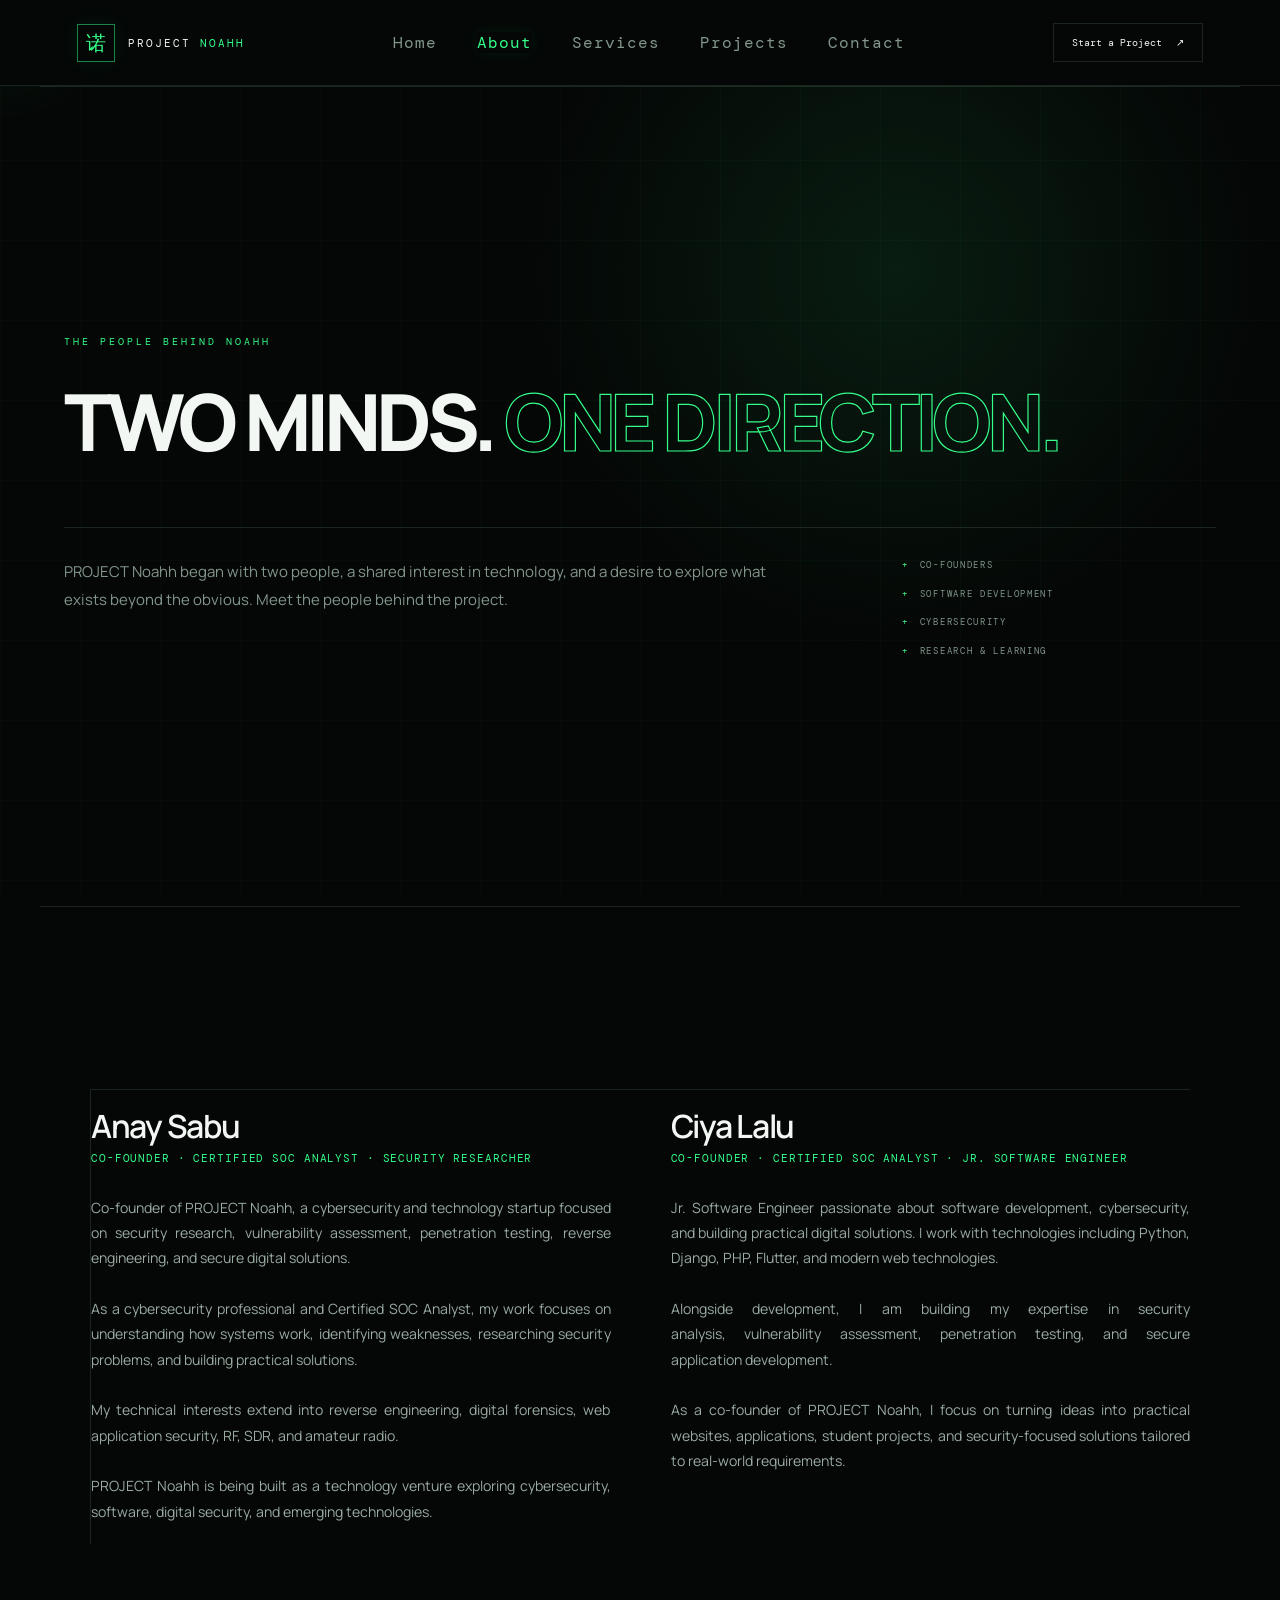
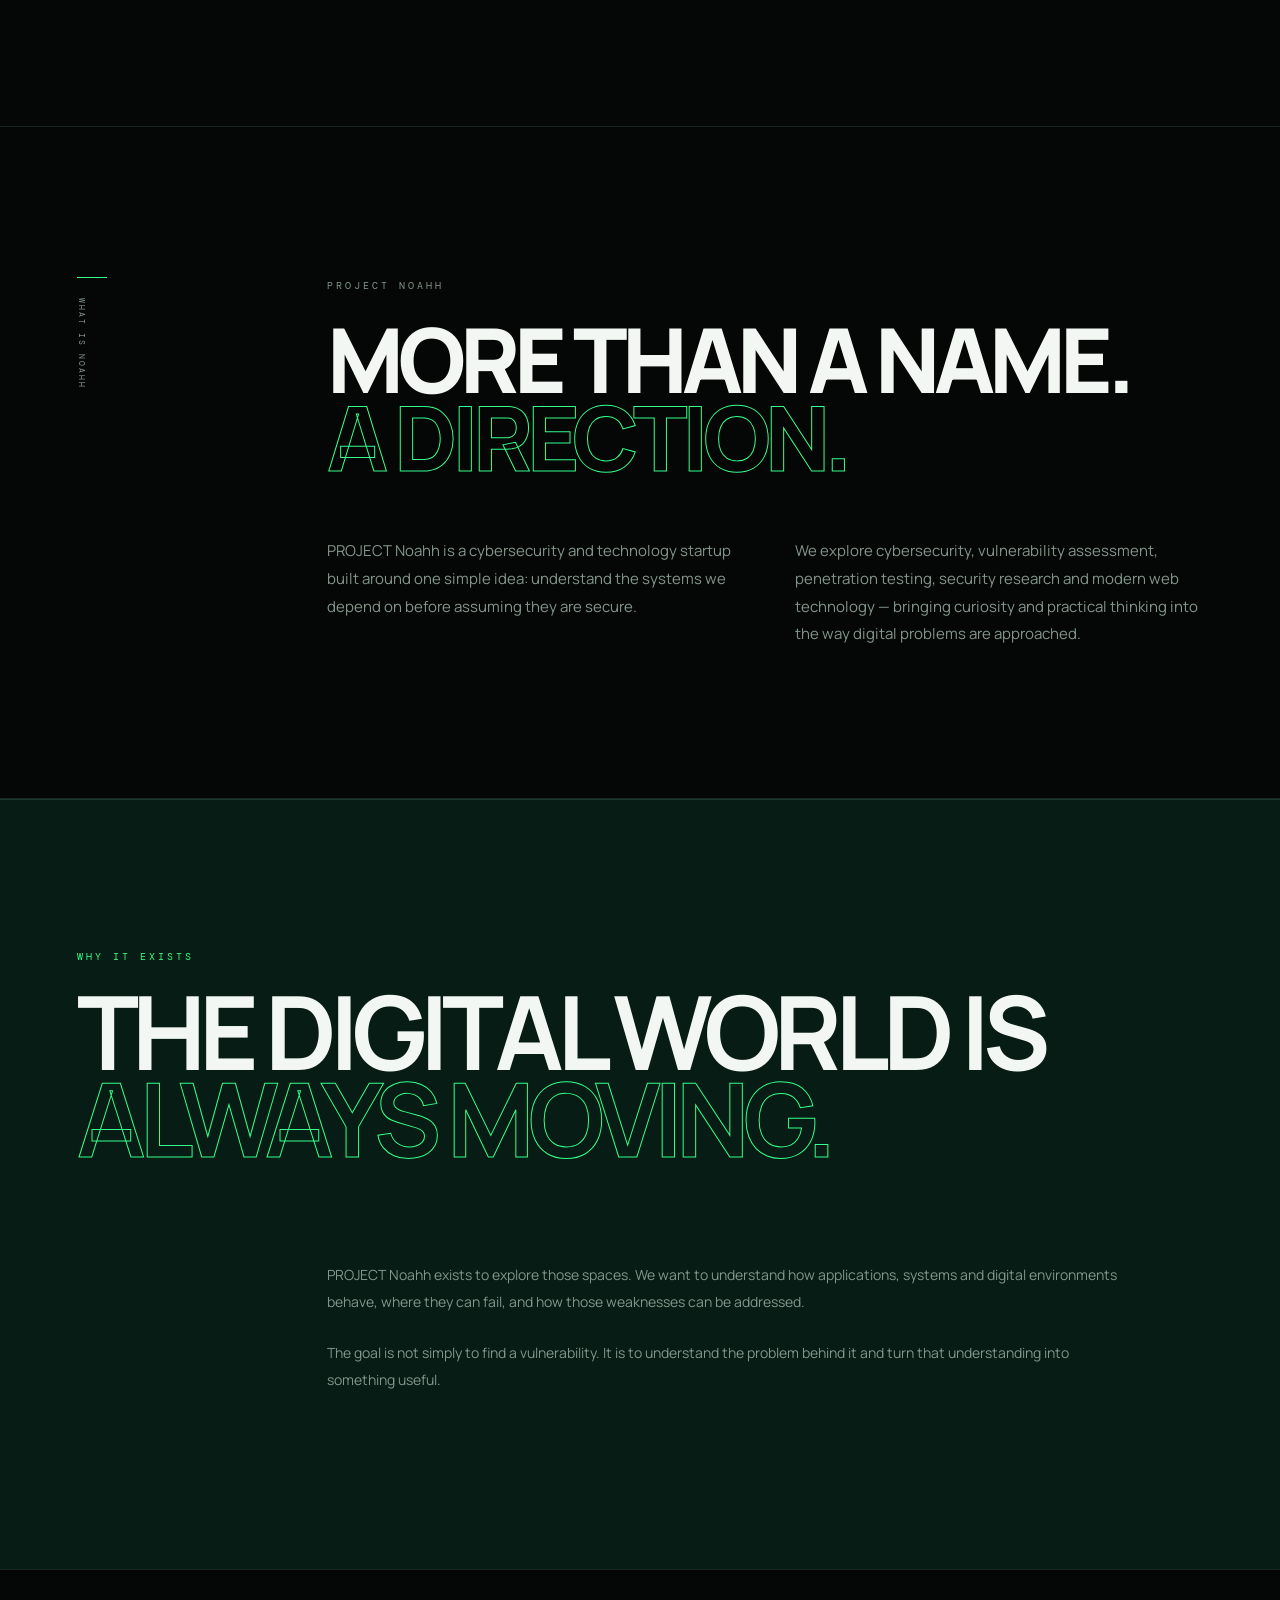
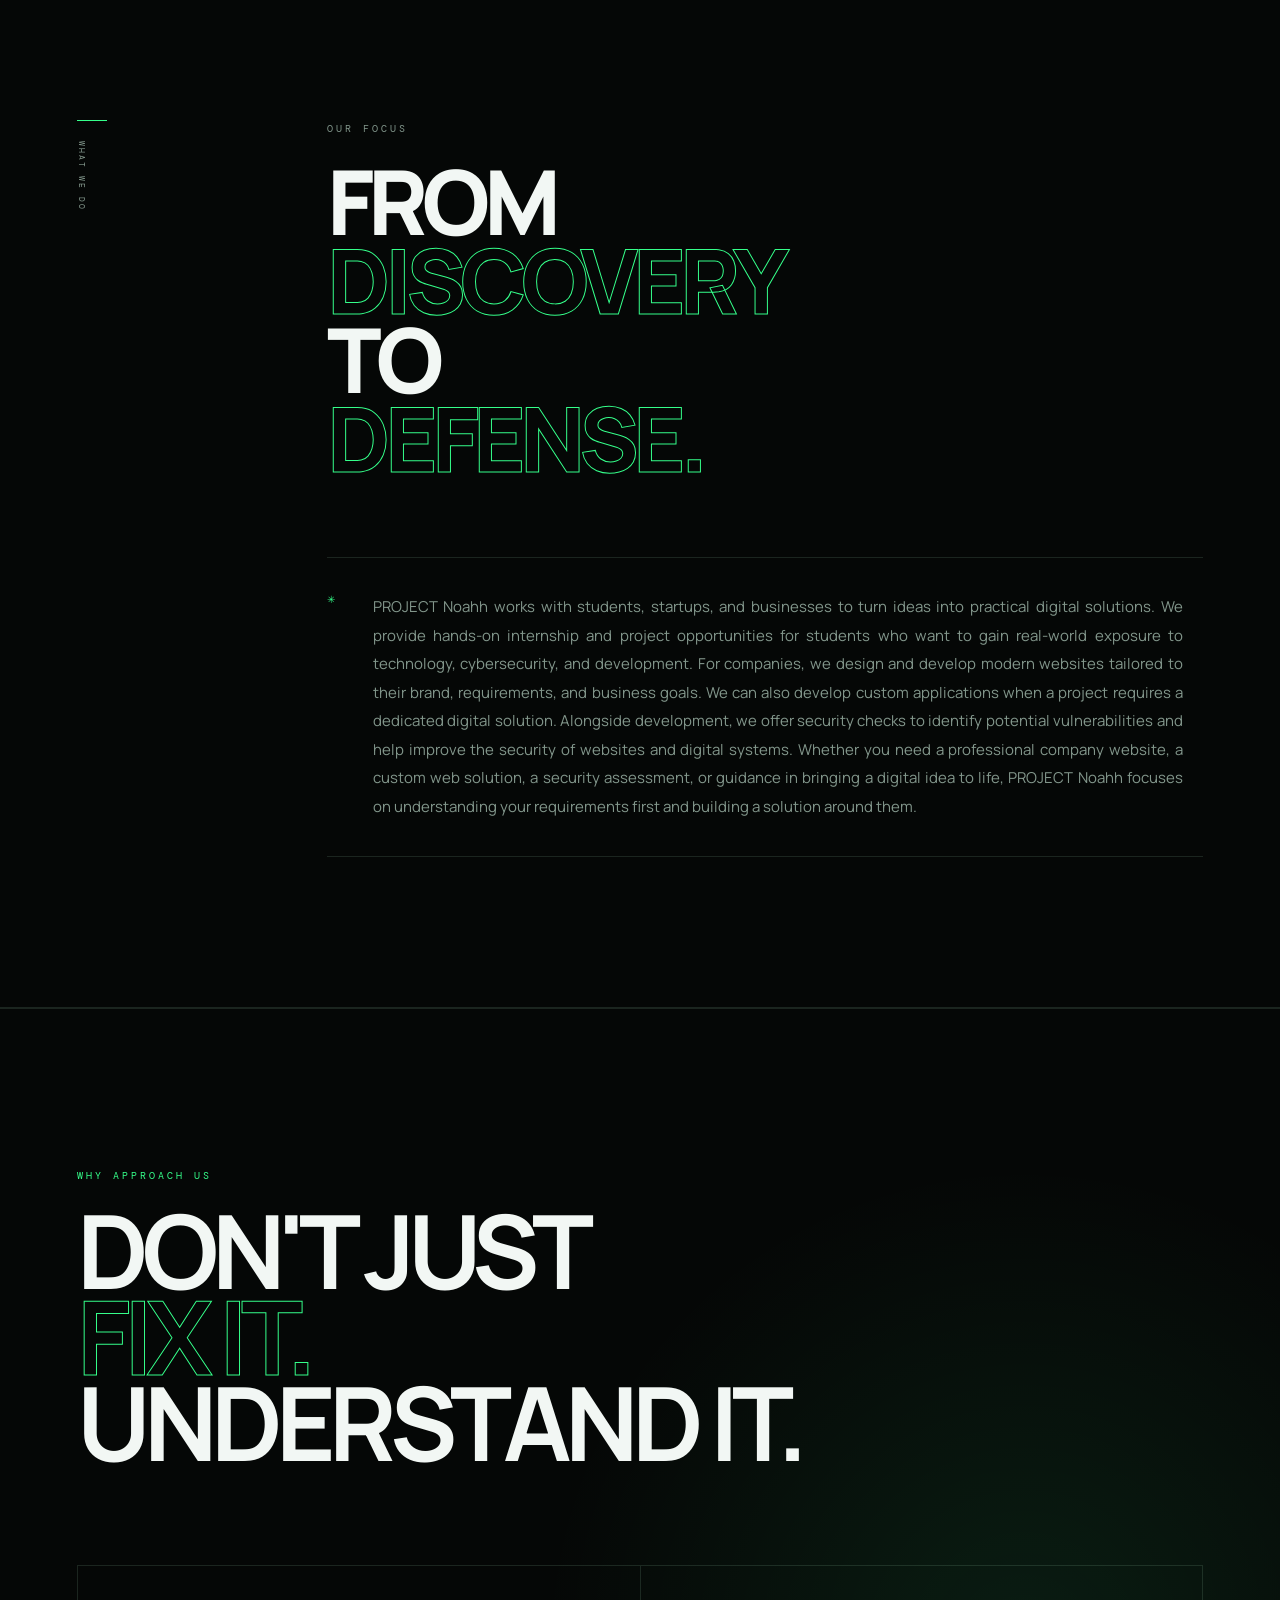
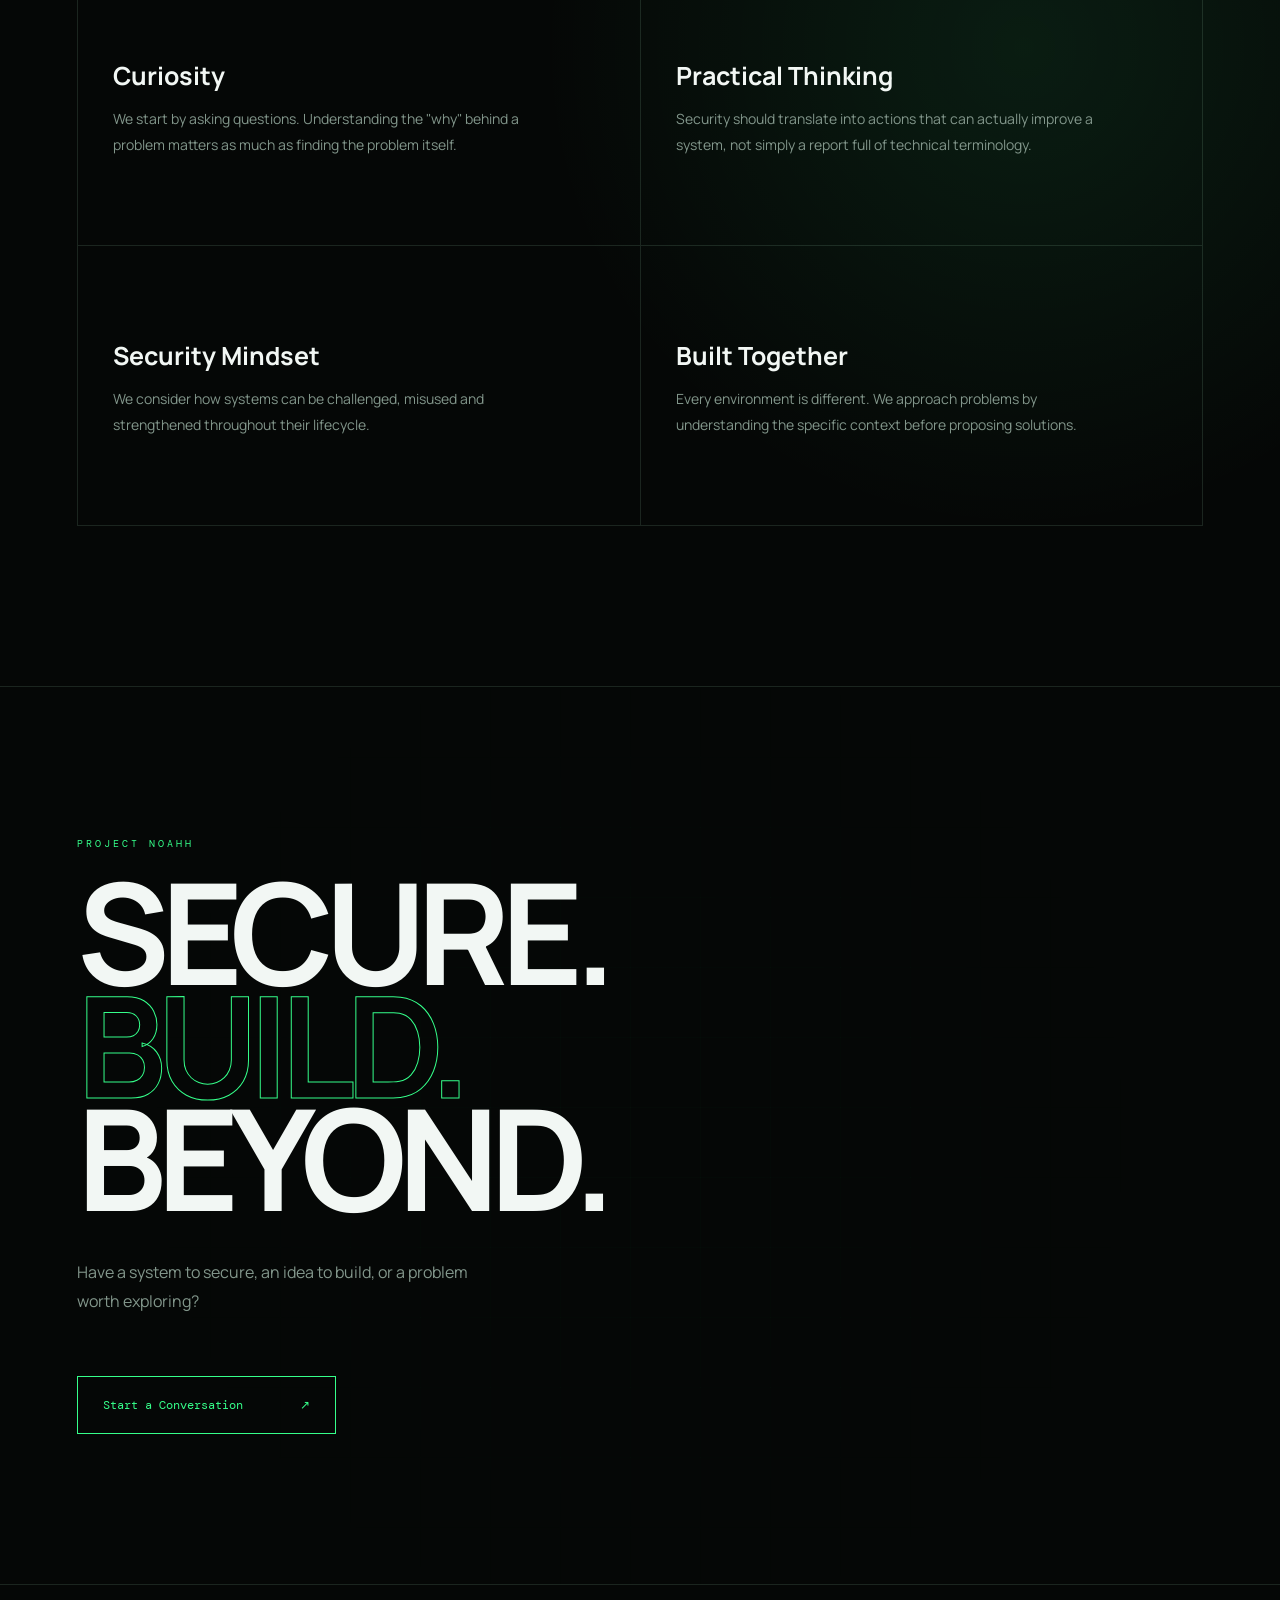
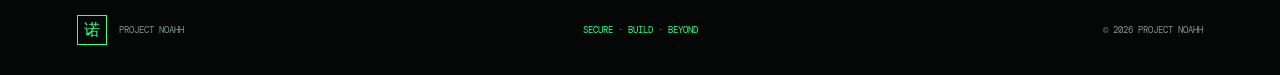
==== commit cc50c253: "Improve website SEO metadata and sitemap" ====
--- a/about.html
+++ b/about.html
@@ -2,27 +2,56 @@
 <html lang="en">
 
 <head>
-
     <meta charset="UTF-8">
-
-    <meta
-        name="viewport"
-        content="width=device-width, initial-scale=1.0"
-    >
-
-    <title>About — PROJECT Noahh</title>
-
+    <meta name="viewport" content="width=device-width, initial-scale=1.0">
+
+    <!-- SEO -->
+    <title>About PROJECT Noahh | Founders & Our Mission</title>
     <meta
         name="description"
-        content="Meet the founders and learn about the vision behind PROJECT Noahh."
+        content="Meet the co-founders of PROJECT Noahh and learn about our work in cybersecurity, security research, vulnerability assessment, and software development."
     >
-
+    <meta name="robots" content="index, follow">
+    <link
+        rel="canonical"
+        href="https://projectnoahh.github.io/about.html"
+    >
+
+    <!-- Open Graph: social sharing previews -->
+    <meta property="og:type" content="website">
+    <meta property="og:title" content="About PROJECT Noahh | Founders & Our Mission">
+    <meta
+        property="og:description"
+        content="Get to know the people and purpose behind PROJECT Noahh, a cybersecurity and technology initiative."
+    >
+    <meta
+        property="og:url"
+        content="https://projectnoahh.github.io/about.html"
+    >
+    <meta
+        property="og:image"
+        content="https://projectnoahh.github.io/assets/images/image.png"
+    >
+
+    <!-- Twitter / X preview -->
+    <meta name="twitter:card" content="summary_large_image">
+    <meta name="twitter:title" content="About PROJECT Noahh">
+    <meta
+        name="twitter:description"
+        content="Meet the founders and explore the mission behind PROJECT Noahh."
+    >
+    <meta
+        name="twitter:image"
+        content="https://projectnoahh.github.io/assets/images/image.png"
+    >
+
+    <!-- Browser theme -->
+    <meta name="theme-color" content="#050807">
+
+    <!-- Stylesheets -->
     <link rel="stylesheet" href="./css/style.css">
-
     <link rel="stylesheet" href="./css/about.css">
-
 </head>
-
 
 <body>
 
@@ -174,6 +203,71 @@
 
         <section class="founders-section founders-grid-section">
   <div class="founder-grid">
+
+
+
+
+                    <!-- ==================================
+                         ANAY SABU
+                    =================================== -->
+
+                    <article class="founder-card">
+<!-- 
+                        <div class="founder-number">
+                            02
+                        </div> -->
+
+
+                        <!--  -->
+
+
+                        <div class="founder-info">
+
+                            
+
+
+                           <h3>
+    Anay Sabu
+</h3>
+
+<p class="founder-role">
+
+    CO-FOUNDER · CERTIFIED SOC ANALYST · SECURITY RESEARCHER
+</p>
+
+<p class="founder-description">
+
+    Co-founder of PROJECT Noahh, a cybersecurity and technology startup
+    focused on security research, vulnerability assessment, penetration
+    testing, reverse engineering, and secure digital solutions.
+
+    <br><br>
+
+    As a cybersecurity professional and Certified SOC Analyst, my work
+    focuses on understanding how systems work, identifying weaknesses,
+    researching security problems, and building practical solutions.
+
+    <br><br>
+
+    My technical interests extend into reverse engineering, digital
+    forensics, web application security, RF, SDR, and amateur radio.
+
+    <br><br>
+
+    PROJECT Noahh is being built as a technology venture exploring
+    cybersecurity, software, digital security, and emerging technologies.
+</p>
+
+                        </div>
+
+
+                        <div class="founder-line"></div>
+
+                    </article>
+
+
+
+
 
 
                     <!-- ==================================
@@ -234,63 +328,6 @@
 
 
 
-                    <!-- ==================================
-                         ANAY SABU
-                    =================================== -->
-
-                    <article class="founder-card">
-<!-- 
-                        <div class="founder-number">
-                            02
-                        </div> -->
-
-
-                        <!--  -->
-
-
-                        <div class="founder-info">
-
-                            
-
-
-                           <h3>
-    Anay Sabu
-</h3>
-
-<p class="founder-role">
-
-    CO-FOUNDER · CERTIFIED SOC ANALYST · SECURITY RESEARCHER
-</p>
-
-<p class="founder-description">
-
-    Co-founder of PROJECT Noahh, a cybersecurity and technology startup
-    focused on security research, vulnerability assessment, penetration
-    testing, reverse engineering, and secure digital solutions.
-
-    <br><br>
-
-    As a cybersecurity professional and Certified SOC Analyst, my work
-    focuses on understanding how systems work, identifying weaknesses,
-    researching security problems, and building practical solutions.
-
-    <br><br>
-
-    My technical interests extend into reverse engineering, digital
-    forensics, web application security, RF, SDR, and amateur radio.
-
-    <br><br>
-
-    PROJECT Noahh is being built as a technology venture exploring
-    cybersecurity, software, digital security, and emerging technologies.
-</p>
-
-                        </div>
-
-
-                        <div class="founder-line"></div>
-
-                    </article>
 
 
                 </div>
